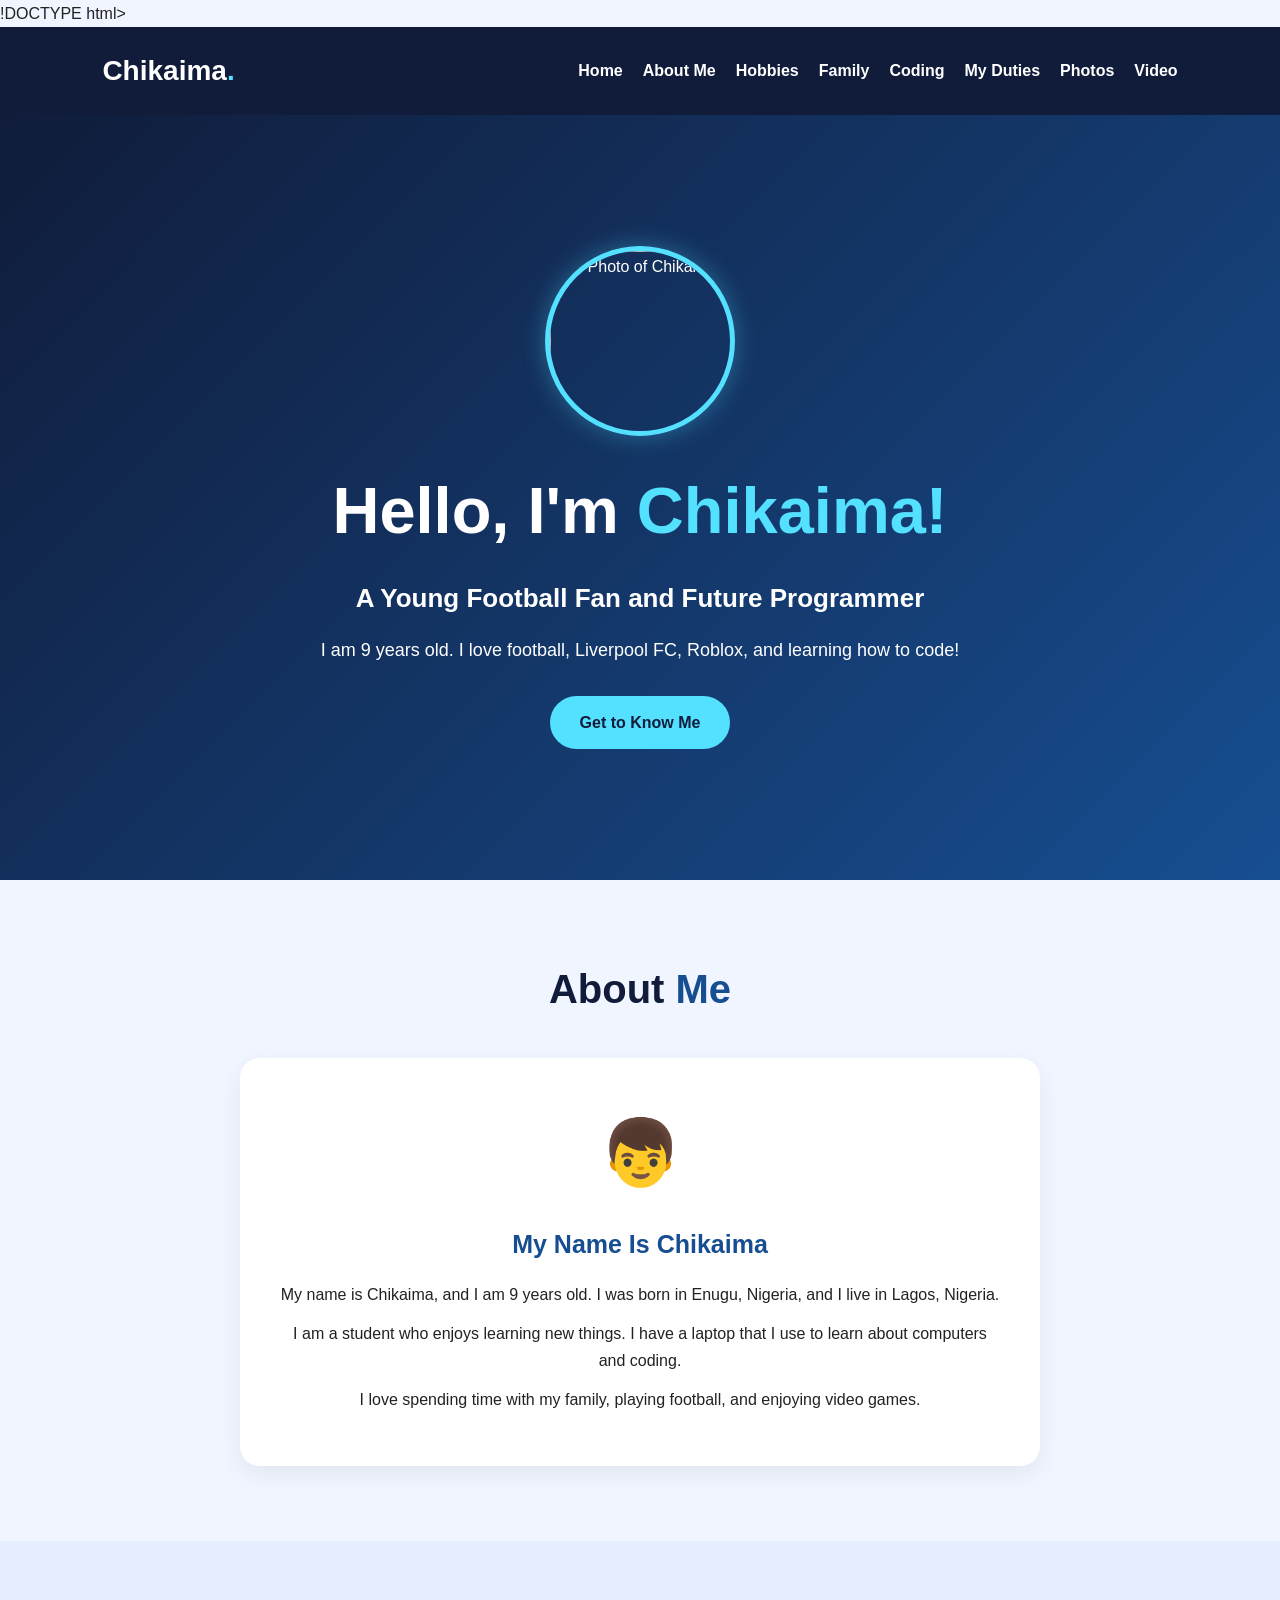
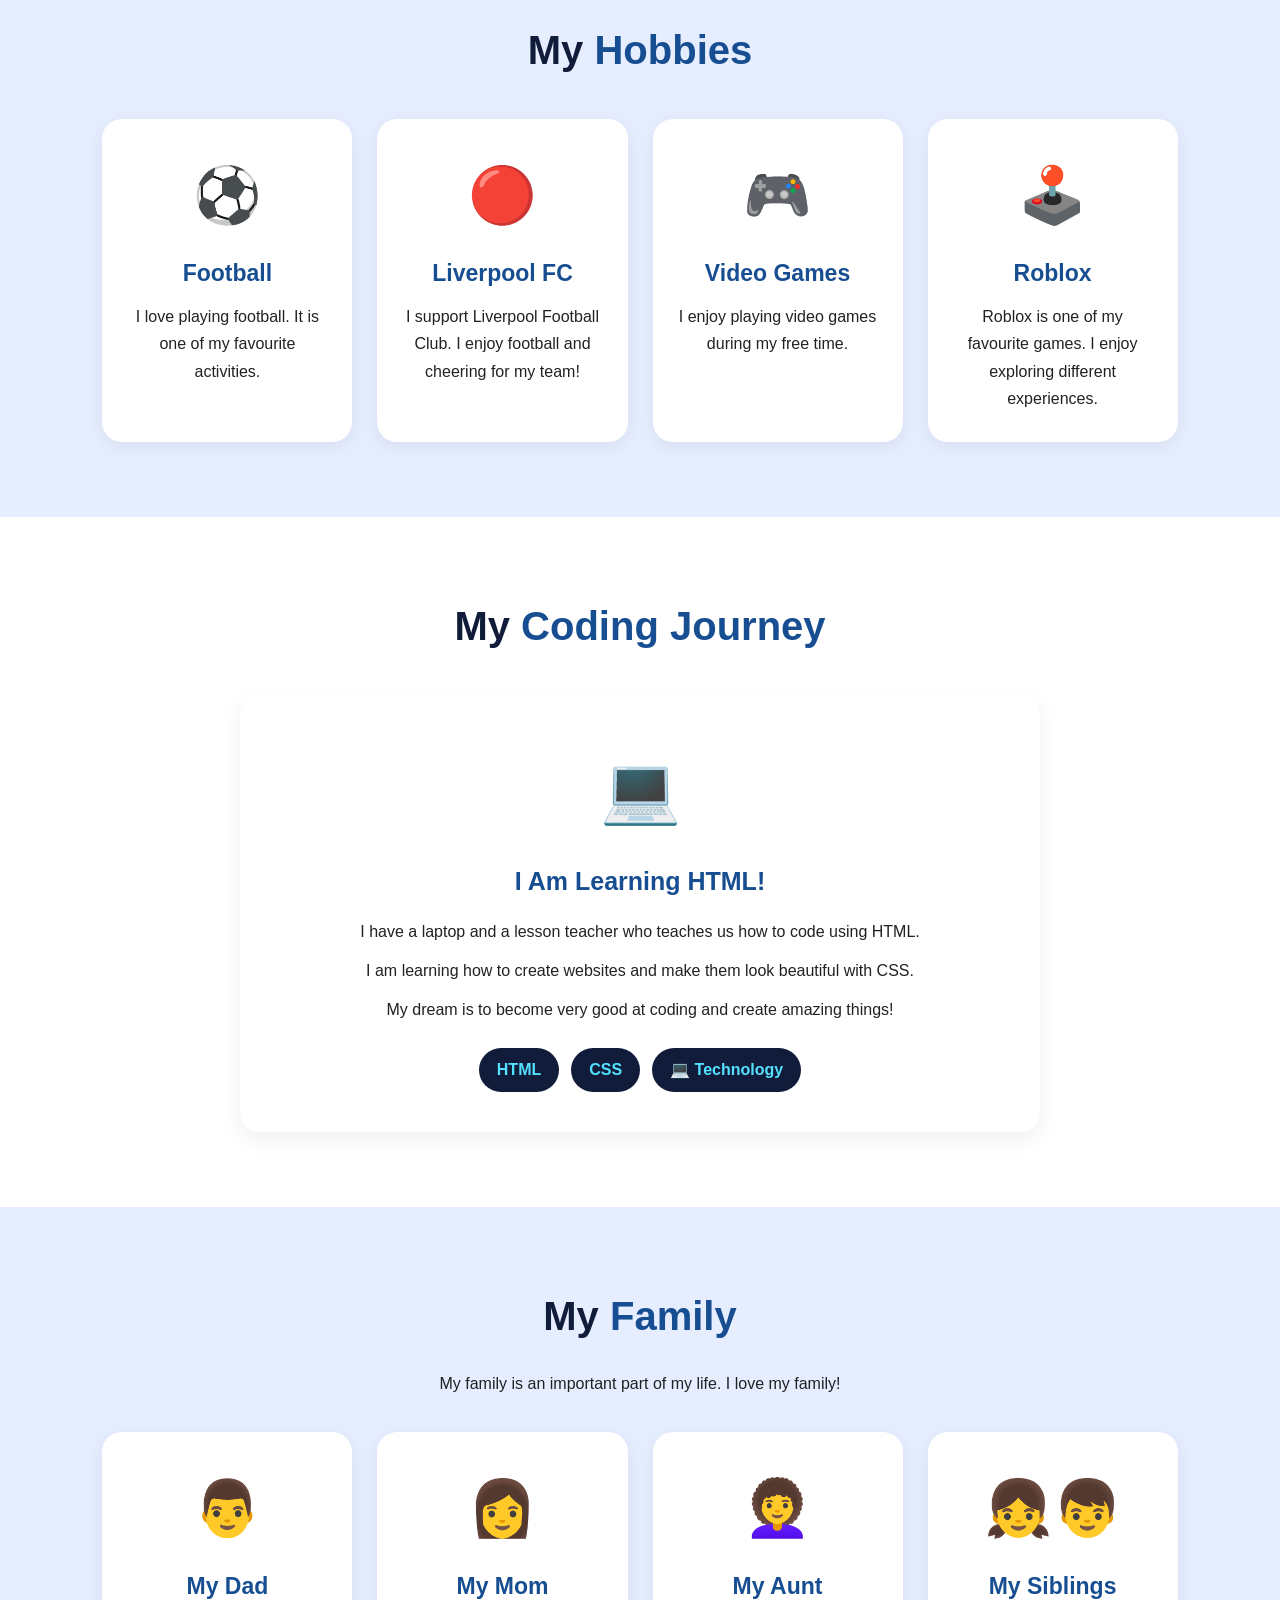
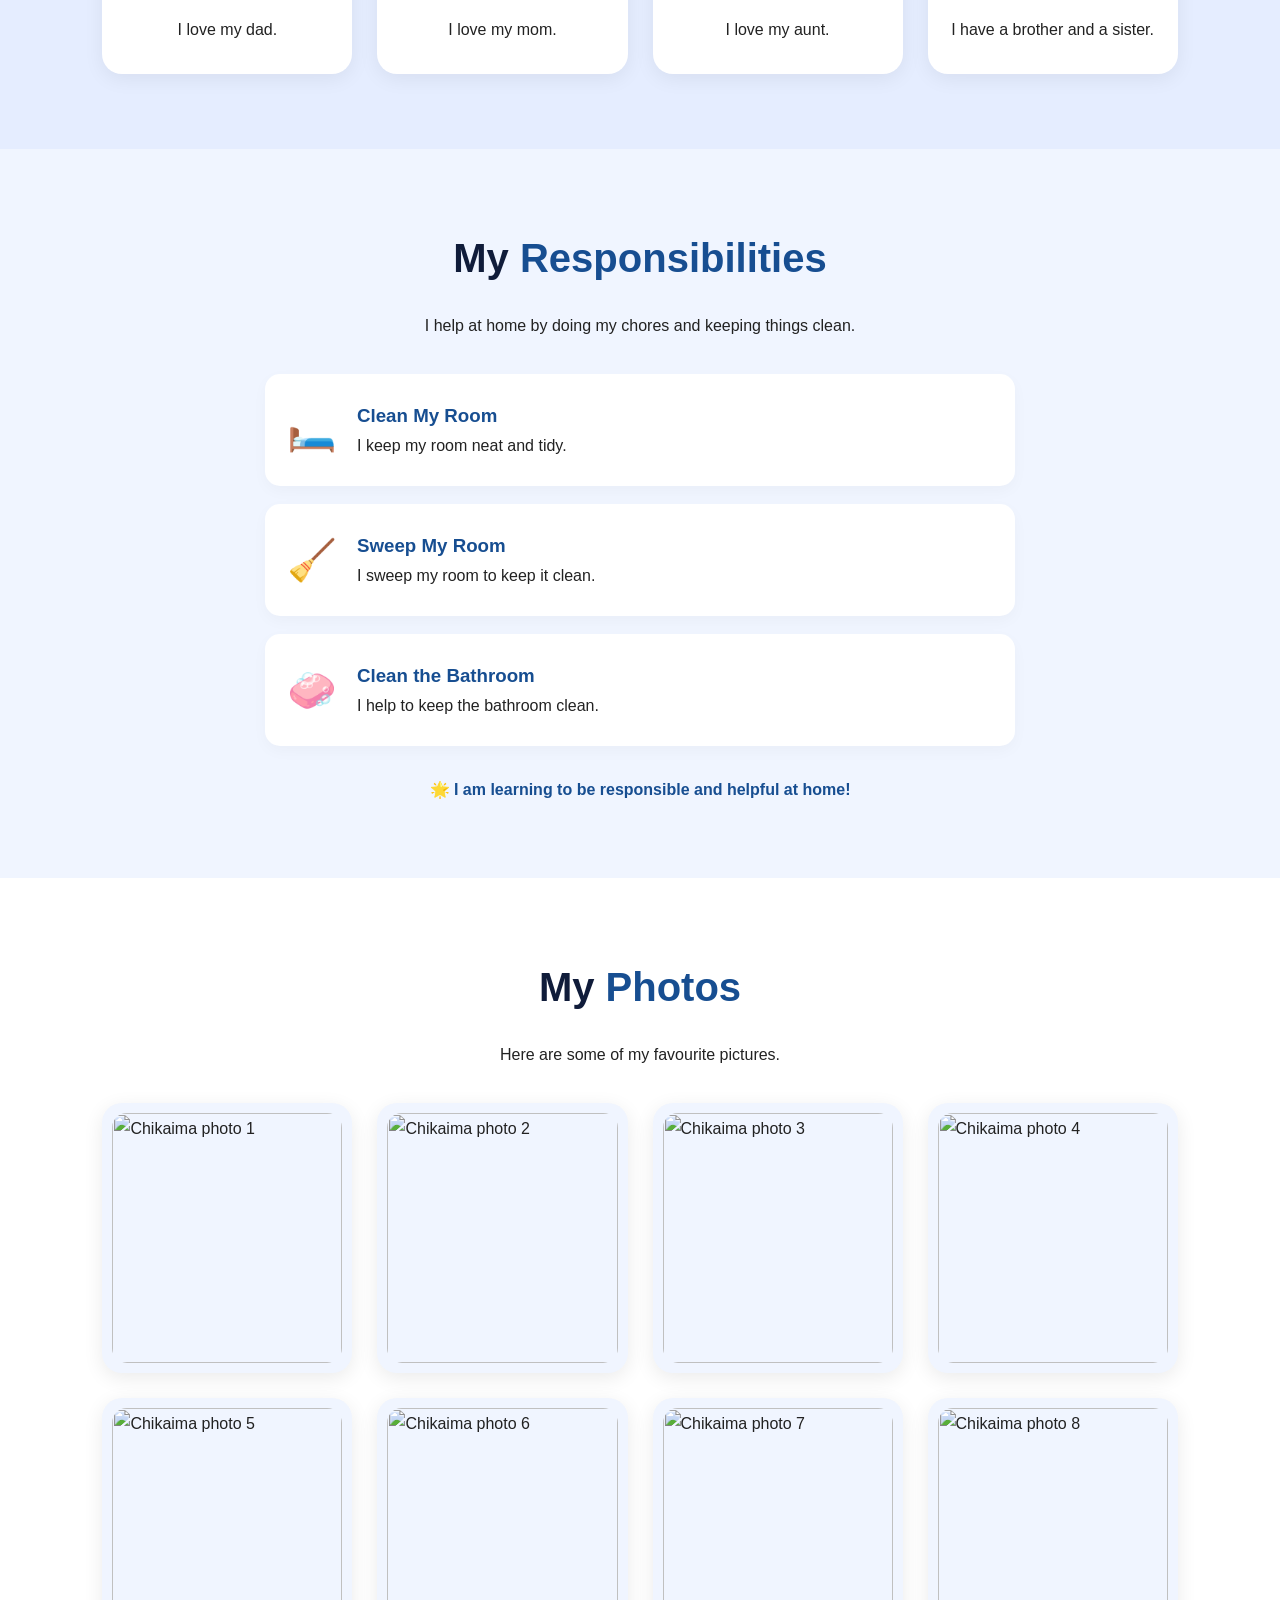
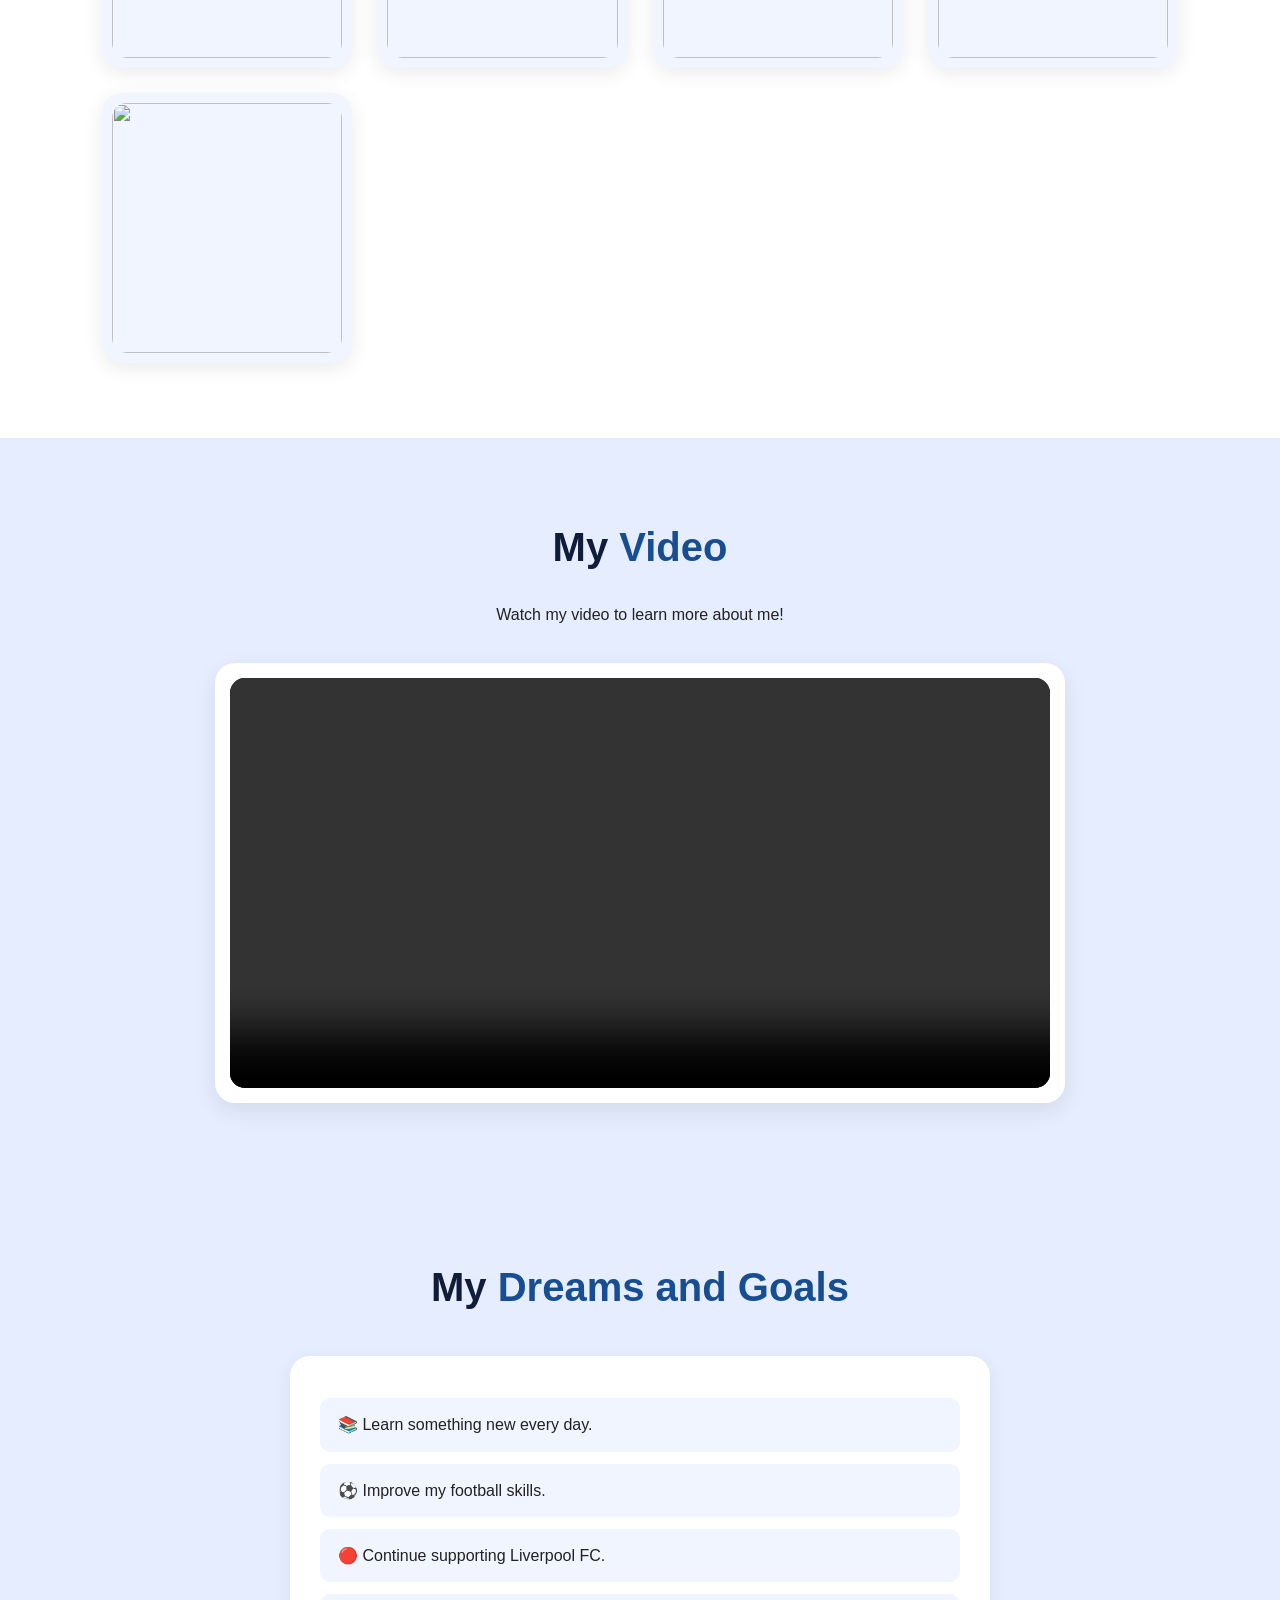
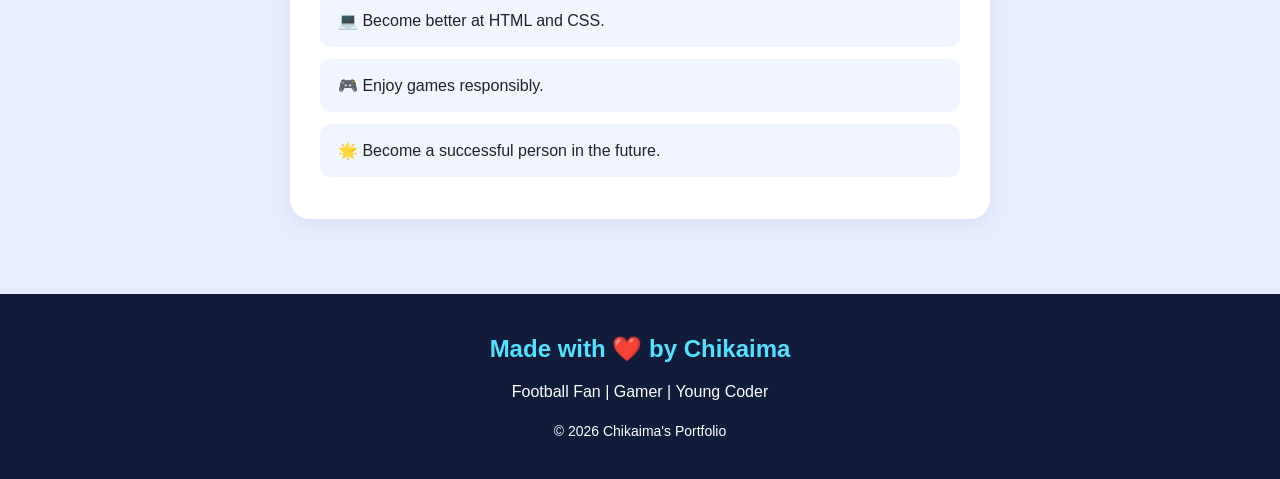
==== index.html @ 1ada5dc0 "Rename index_video_updated.html to index.html" ====
!DOCTYPE html>
<html lang="en">
<head>
    <meta charset="UTF-8">
    <meta name="viewport" content="width=device-width, initial-scale=1.0">

    <title>Chikaima | My Personal Portfolio</title>

    <link rel="stylesheet" href="style_video_updated.css">
</head>

<body>

    <!-- Navigation -->
    <header>
        <a href="#home" class="logo">Chikaima<span>.</span></a>

        <nav>
            <a href="#home">Home</a>
            <a href="#about">About Me</a>
            <a href="#hobbies">Hobbies</a>
            <a href="#family">Family</a>
            <a href="#coding">Coding</a>
            <a href="#responsibilities">My Duties</a>
            <a href="#photos">Photos</a>
            <a href="#video">Video</a>
        </nav>
    </header>

    <!-- Home -->
    <section class="hero" id="home">

        <div class="hero-content">

            <!-- Save your picture as chikaima.jpg -->
            <img
                src="chikaima.jpg"
                alt="Photo of Chikaima"
                class="profile-pic"
            >

            <h1>Hello, I'm <span>Chikaima!</span></h1>

            <h2>A Young Football Fan and Future Programmer</h2>

            <p>
                I am 9 years old. I love football,
                Liverpool FC, Roblox, and learning
                how to code!
            </p>

            <a href="#about" class="btn">Get to Know Me</a>

        </div>

    </section>

    <!-- About Me -->
    <section class="about" id="about">

        <h2 class="heading">About <span>Me</span></h2>

        <div class="about-box">

            <div class="big-icon">👦</div>

            <h3>My Name Is Chikaima</h3>

            <p>
                My name is Chikaima, and I am 9 years old.
                I was born in Enugu, Nigeria, and I live
                in Lagos, Nigeria.
            </p>

            <p>
                I am a student who enjoys learning new
                things. I have a laptop that I use to
                learn about computers and coding.
            </p>

            <p>
                I love spending time with my family,
                playing football, and enjoying video games.
            </p>

        </div>

    </section>

    <!-- Hobbies -->
    <section class="hobbies" id="hobbies">

        <h2 class="heading">My <span>Hobbies</span></h2>

        <div class="card-container">

            <div class="card">
                <div class="card-icon">⚽</div>
                <h3>Football</h3>
                <p>
                    I love playing football.
                    It is one of my favourite activities.
                </p>
            </div>

            <div class="card">
                <div class="card-icon">🔴</div>
                <h3>Liverpool FC</h3>
                <p>
                    I support Liverpool Football Club.
                    I enjoy football and cheering for my team!
                </p>
            </div>

            <div class="card">
                <div class="card-icon">🎮</div>
                <h3>Video Games</h3>
                <p>
                    I enjoy playing video games
                    during my free time.
                </p>
            </div>

            <div class="card">
                <div class="card-icon">🕹️</div>
                <h3>Roblox</h3>
                <p>
                    Roblox is one of my favourite games.
                    I enjoy exploring different experiences.
                </p>
            </div>

        </div>

    </section>

    <!-- Coding -->
    <section class="coding" id="coding">

        <h2 class="heading">My <span>Coding Journey</span></h2>

        <div class="coding-box">

            <div class="big-icon">💻</div>

            <h3>I Am Learning HTML!</h3>

            <p>
                I have a laptop and a lesson teacher
                who teaches us how to code using HTML.
            </p>

            <p>
                I am learning how to create websites
                and make them look beautiful with CSS.
            </p>

            <p>
                My dream is to become very good at
                coding and create amazing things!
            </p>

            <div class="code-badges">
                <span>HTML</span>
                <span>CSS</span>
                <span>💻 Technology</span>
            </div>

        </div>

    </section>

    <!-- Family -->
    <section class="family" id="family">

        <h2 class="heading">My <span>Family</span></h2>

        <p class="section-intro">
            My family is an important part of my life.
            I love my family!
        </p>

        <div class="card-container">

            <div class="card">
                <div class="card-icon">👨</div>
                <h3>My Dad</h3>
                <p>I love my dad.</p>
            </div>

            <div class="card">
                <div class="card-icon">👩</div>
                <h3>My Mom</h3>
                <p>I love my mom.</p>
            </div>

            <div class="card">
                <div class="card-icon">👩‍🦱</div>
                <h3>My Aunt</h3>
                <p>I love my aunt.</p>
            </div>

            <div class="card">
                <div class="card-icon">👧👦</div>
                <h3>My Siblings</h3>
                <p>I have a brother and a sister.</p>
            </div>

        </div>

    </section>

    <!-- Home Responsibilities -->
    <section class="responsibilities" id="responsibilities">

        <h2 class="heading">My <span>Responsibilities</span></h2>

        <p class="section-intro">
            I help at home by doing my chores
            and keeping things clean.
        </p>

        <div class="chores-box">

            <div class="chore">
                <span>🛏️</span>
                <div>
                    <h3>Clean My Room</h3>
                    <p>I keep my room neat and tidy.</p>
                </div>
            </div>

            <div class="chore">
                <span>🧹</span>
                <div>
                    <h3>Sweep My Room</h3>
                    <p>I sweep my room to keep it clean.</p>
                </div>
            </div>

            <div class="chore">
                <span>🧼</span>
                <div>
                    <h3>Clean the Bathroom</h3>
                    <p>I help to keep the bathroom clean.</p>
                </div>
            </div>

        </div>

        <p class="proud">
            🌟 I am learning to be responsible
            and helpful at home!
        </p>

    </section>

    <!-- My Photos -->
    <section class="photos" id="photos">
        <h2 class="heading">My <span>Photos</span></h2>
        <p class="section-intro">Here are some of my favourite pictures.</p>
        <div class="photo-gallery">
            <div class="photo-card"><img src="1.jpeg" alt="Chikaima photo 1"></div>
            <div class="photo-card"><img src="2.jpeg" alt="Chikaima photo 2"></div>
            <div class="photo-card"><img src="3.jpeg" alt="Chikaima photo 3"></div>
            <div class="photo-card"><img src="4.jpeg" alt="Chikaima photo 4"></div>
            <div class="photo-card"><img src="5.jpeg" alt="Chikaima photo 5"></div>
            <div class="photo-card"><img src="6.jpeg" alt="Chikaima photo 6"></div>
            <div class="photo-card"><img src="7.jpeg" alt="Chikaima photo 7"></div>
            <div class="photo-card"><img src="8.jpeg" alt="Chikaima photo 8"></div>
            <div class="photo-card"><img src="9.jpeg"></div>
            
        </div>
    </section>

    <!-- About Me Video -->
    <section class="video-section" id="video">
        <h2 class="heading">My <span>Video</span></h2>
        <p class="section-intro">Watch my video to learn more about me!</p>
        <div class="video-box">
            <video controls>
                <source src="vidoe.mp4" type="video/mp4">
                Your browser does not support the video tag.
            </video>
        </div>
    </section>

    <!-- My Goals -->
    <section class="goals" id="goals">

        <h2 class="heading">My <span>Dreams and Goals</span></h2>

        <div class="goals-box">

            <p>📚 Learn something new every day.</p>

            <p>⚽ Improve my football skills.</p>

            <p>🔴 Continue supporting Liverpool FC.</p>

            <p>💻 Become better at HTML and CSS.</p>

            <p>🎮 Enjoy games responsibly.</p>

            <p>🌟 Become a successful person in the future.</p>

        </div>

    </section>

    <!-- Footer -->
    <footer>
        <h2>Made with ❤️ by Chikaima</h2>
        <p>Football Fan | Gamer | Young Coder</p>
        <p class="copyright">
            &copy; 2026 Chikaima's Portfolio
        </p>
    </footer>

</body>
</html>
---- style_video_updated.css ----
/* =========================
   GENERAL STYLES
========================= */

* {
    margin: 0;
    padding: 0;
    box-sizing: border-box;
    scroll-behavior: smooth;
}

:root {
    --dark-blue: #101c3a;
    --blue: #174e91;
    --cyan: #54e0ff;
    --white: #ffffff;
    --light: #f0f5ff;
}

body {
    font-family: Arial, Helvetica, sans-serif;
    background: var(--light);
    color: #222;
    line-height: 1.7;
}

section {
    padding: 75px 8%;
}

.heading {
    text-align: center;
    font-size: clamp(28px, 4vw, 40px);
    color: var(--dark-blue);
    margin-bottom: 35px;
}

.heading span {
    color: var(--blue);
}

/* =========================
   NAVIGATION
========================= */

header {
    background: var(--dark-blue);
    padding: 20px 8%;
    display: flex;
    justify-content: space-between;
    align-items: center;
    gap: 20px;
}

.logo {
    color: var(--white);
    text-decoration: none;
    font-size: 28px;
    font-weight: bold;
}

.logo span {
    color: var(--cyan);
}

nav {
    display: flex;
    flex-wrap: wrap;
    gap: 20px;
}

nav a {
    color: var(--white);
    text-decoration: none;
    font-weight: bold;
    transition: 0.3s;
}

nav a:hover {
    color: var(--cyan);
}

/* =========================
   HOME SECTION
========================= */

.hero {
    min-height: 85vh;
    display: flex;
    align-items: center;
    justify-content: center;
    text-align: center;
    color: var(--white);

    background: linear-gradient(
        135deg,
        var(--dark-blue),
        var(--blue)
    );
}

.hero-content {
    max-width: 850px;
}

.profile-pic {
    width: 190px;
    height: 190px;
    object-fit: cover;
    border-radius: 50%;
    border: 5px solid var(--cyan);
    margin-bottom: 20px;
    box-shadow: 0 0 25px #54e0ff55;
}

.hero h1 {
    font-size: clamp(35px, 6vw, 65px);
    margin-bottom: 10px;
}

.hero h1 span {
    color: var(--cyan);
}

.hero h2 {
    font-size: clamp(18px, 3vw, 26px);
    margin-bottom: 15px;
}

.hero p {
    font-size: 18px;
    margin-bottom: 30px;
}

.btn {
    display: inline-block;
    background: var(--cyan);
    color: var(--dark-blue);
    text-decoration: none;
    padding: 13px 30px;
    border-radius: 30px;
    font-weight: bold;
    transition: 0.3s;
}

.btn:hover {
    background: var(--white);
    transform: translateY(-4px);
}

/* =========================
   ABOUT ME
========================= */

.about-box,
.coding-box {
    max-width: 800px;
    margin: auto;
    background: var(--white);
    padding: 40px;
    border-radius: 20px;
    text-align: center;
    box-shadow: 0 8px 25px #00000010;
}

.big-icon {
    font-size: 65px;
    margin-bottom: 15px;
}

.about-box h3,
.coding-box h3 {
    color: var(--blue);
    font-size: 25px;
    margin-bottom: 15px;
}

.about-box p,
.coding-box p {
    margin: 12px 0;
}

/* =========================
   HOBBIES AND FAMILY
========================= */

.hobbies,
.family {
    background: #e5edff;
}

.card-container {
    display: grid;
    grid-template-columns: repeat(
        auto-fit,
        minmax(min(100%, 230px), 1fr)
    );
    gap: 25px;
}

.card {
    background: var(--white);
    padding: 30px 22px;
    border-radius: 20px;
    text-align: center;
    box-shadow: 0 5px 20px #00000010;
    transition: transform 0.3s, box-shadow 0.3s;
}

.card:hover {
    transform: translateY(-8px);
    box-shadow: 0 12px 25px #00000020;
}

.card-icon {
    font-size: 55px;
    margin-bottom: 12px;
}

.card h3 {
    color: var(--blue);
    font-size: 23px;
    margin-bottom: 10px;
}

/* =========================
   CODING
========================= */

.coding {
    background: var(--white);
}

.code-badges {
    display: flex;
    justify-content: center;
    flex-wrap: wrap;
    gap: 12px;
    margin-top: 25px;
}

.code-badges span {
    background: var(--dark-blue);
    color: var(--cyan);
    padding: 8px 18px;
    border-radius: 25px;
    font-weight: bold;
}

/* =========================
   FAMILY AND SECTION TEXT
========================= */

.section-intro {
    text-align: center;
    max-width: 650px;
    margin: -15px auto 35px;
}

/* =========================
   RESPONSIBILITIES
========================= */

.responsibilities {
    background: #f0f5ff;
}

.chores-box {
    max-width: 750px;
    margin: auto;
    display: grid;
    gap: 18px;
}

.chore {
    display: flex;
    align-items: center;
    gap: 20px;
    background: var(--white);
    padding: 22px;
    border-radius: 15px;
    box-shadow: 0 5px 15px #00000008;
    transition: 0.3s;
}

.chore:hover {
    transform: translateX(5px);
}

.chore span {
    font-size: 40px;
}

.chore h3 {
    color: var(--blue);
}

.proud {
    text-align: center;
    font-weight: bold;
    color: var(--blue);
    margin-top: 30px;
}


/* =========================
   PHOTOS
========================= */

.photos { background: var(--white); }

.photo-gallery {
    max-width: 1100px;
    margin: auto;
    display: grid;
    grid-template-columns: repeat(auto-fit, minmax(220px, 1fr));
    gap: 25px;
}

.photo-card {
    background: var(--light);
    padding: 10px;
    border-radius: 20px;
    overflow: hidden;
    box-shadow: 0 5px 20px #00000015;
    transition: transform 0.3s, box-shadow 0.3s;
}

.photo-card:hover {
    transform: translateY(-8px) scale(1.02);
    box-shadow: 0 12px 25px #00000020;
}

.photo-card img {
    width: 100%;
    height: 250px;
    object-fit: cover;
    display: block;
    border-radius: 15px;
}

/* =========================
   ABOUT ME VIDEO
========================= */

.video-section {
    background: #e5edff;
}

.video-box {
    max-width: 850px;
    margin: auto;
    background: var(--white);
    padding: 15px;
    border-radius: 20px;
    box-shadow: 0 8px 25px #00000015;
}

.video-box video {
    width: 100%;
    max-height: 500px;
    display: block;
    border-radius: 15px;
    background: #000;
}

/* =========================
   GOALS
========================= */

.goals {
    background: #e5edff;
}

.goals-box {
    max-width: 700px;
    margin: auto;
    background: var(--white);
    padding: 30px;
    border-radius: 20px;
    box-shadow: 0 5px 20px #00000010;
}

.goals-box p {
    background: var(--light);
    padding: 13px 18px;
    border-radius: 10px;
    margin: 12px 0;
}

/* =========================
   FOOTER
========================= */

footer {
    background: var(--dark-blue);
    color: var(--white);
    text-align: center;
    padding: 35px 15px;
}

footer h2 {
    color: var(--cyan);
    margin-bottom: 8px;
}

.copyright {
    margin-top: 15px;
    font-size: 14px;
}

/* =========================
   TABLETS
========================= */

@media (max-width: 900px) {
    header {
        flex-direction: column;
        text-align: center;
    }

    nav {
        justify-content: center;
    }

    section {
        padding: 60px 6%;
    }
}

/* =========================
   MOBILE PHONES
========================= */

@media (max-width: 600px) {
    nav {
        gap: 12px;
    }

    nav a {
        font-size: 14px;
    }

    .hero {
        min-height: 75vh;
    }

    .hero p {
        font-size: 16px;
    }

    .profile-pic {
        width: 150px;
        height: 150px;
    }

    .about-box,
    .coding-box {
        padding: 25px 20px;
    }

    .video-box {
        padding: 10px;
    }
    .photo-gallery {
        grid-template-columns: 1fr;
    }

    .photo-card img {
        height: 300px;
    }


    .chore {
        padding: 16px;
        gap: 14px;
    }

    .chore span {
        font-size: 32px;
    }

    .heading {
        margin-bottom: 25px;
    }
}

/* =========================
   SMALL PHONES
========================= */

@media (max-width: 380px) {
    nav {
        gap: 8px;
    }

    nav a {
        font-size: 12px;
    }

    .hero h1 {
        font-size: 32px;
    }

    .card {
        padding: 25px 18px;
    }
}

/* REDUCE ANIMATION FOR ACCESSIBILITY */

@media (prefers-reduced-motion: reduce) {
    *,
    *::before,
    *::after {
        scroll-behavior: auto !important;
        transition: none !important;
    }
}
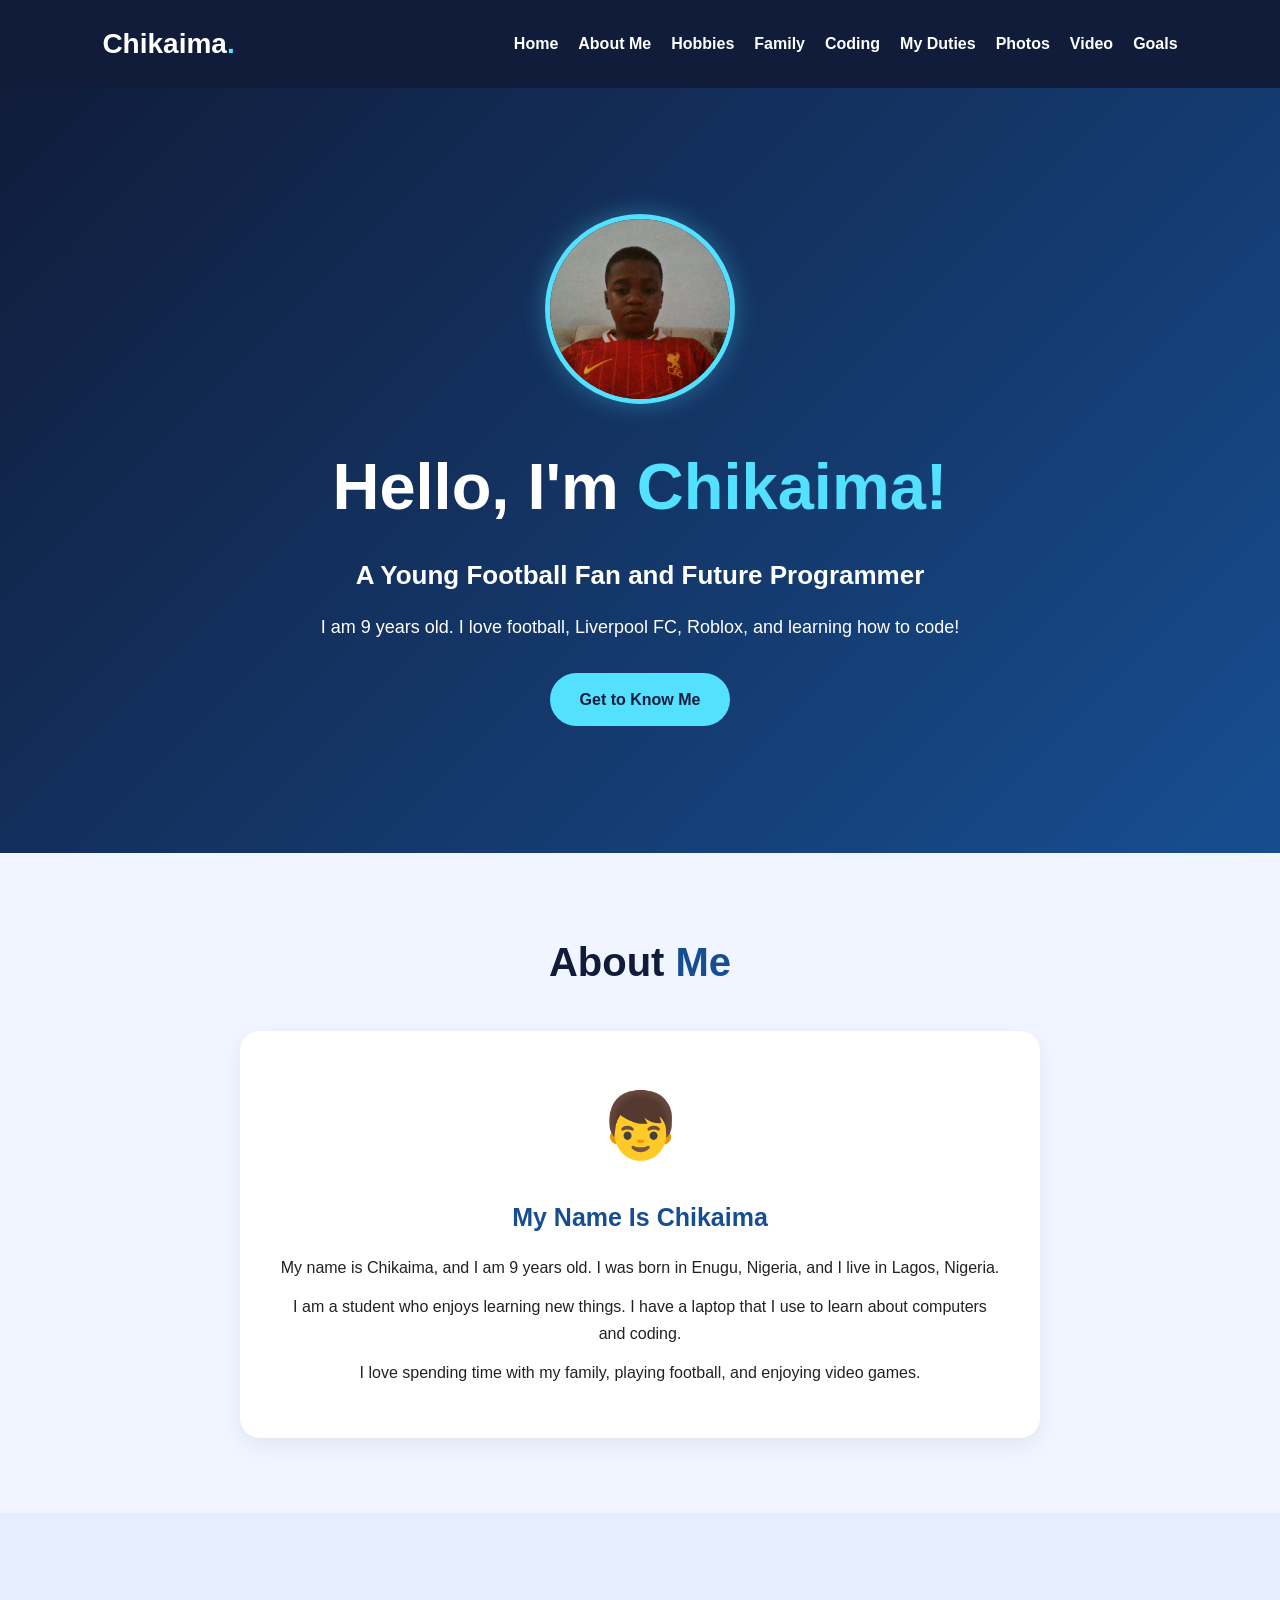
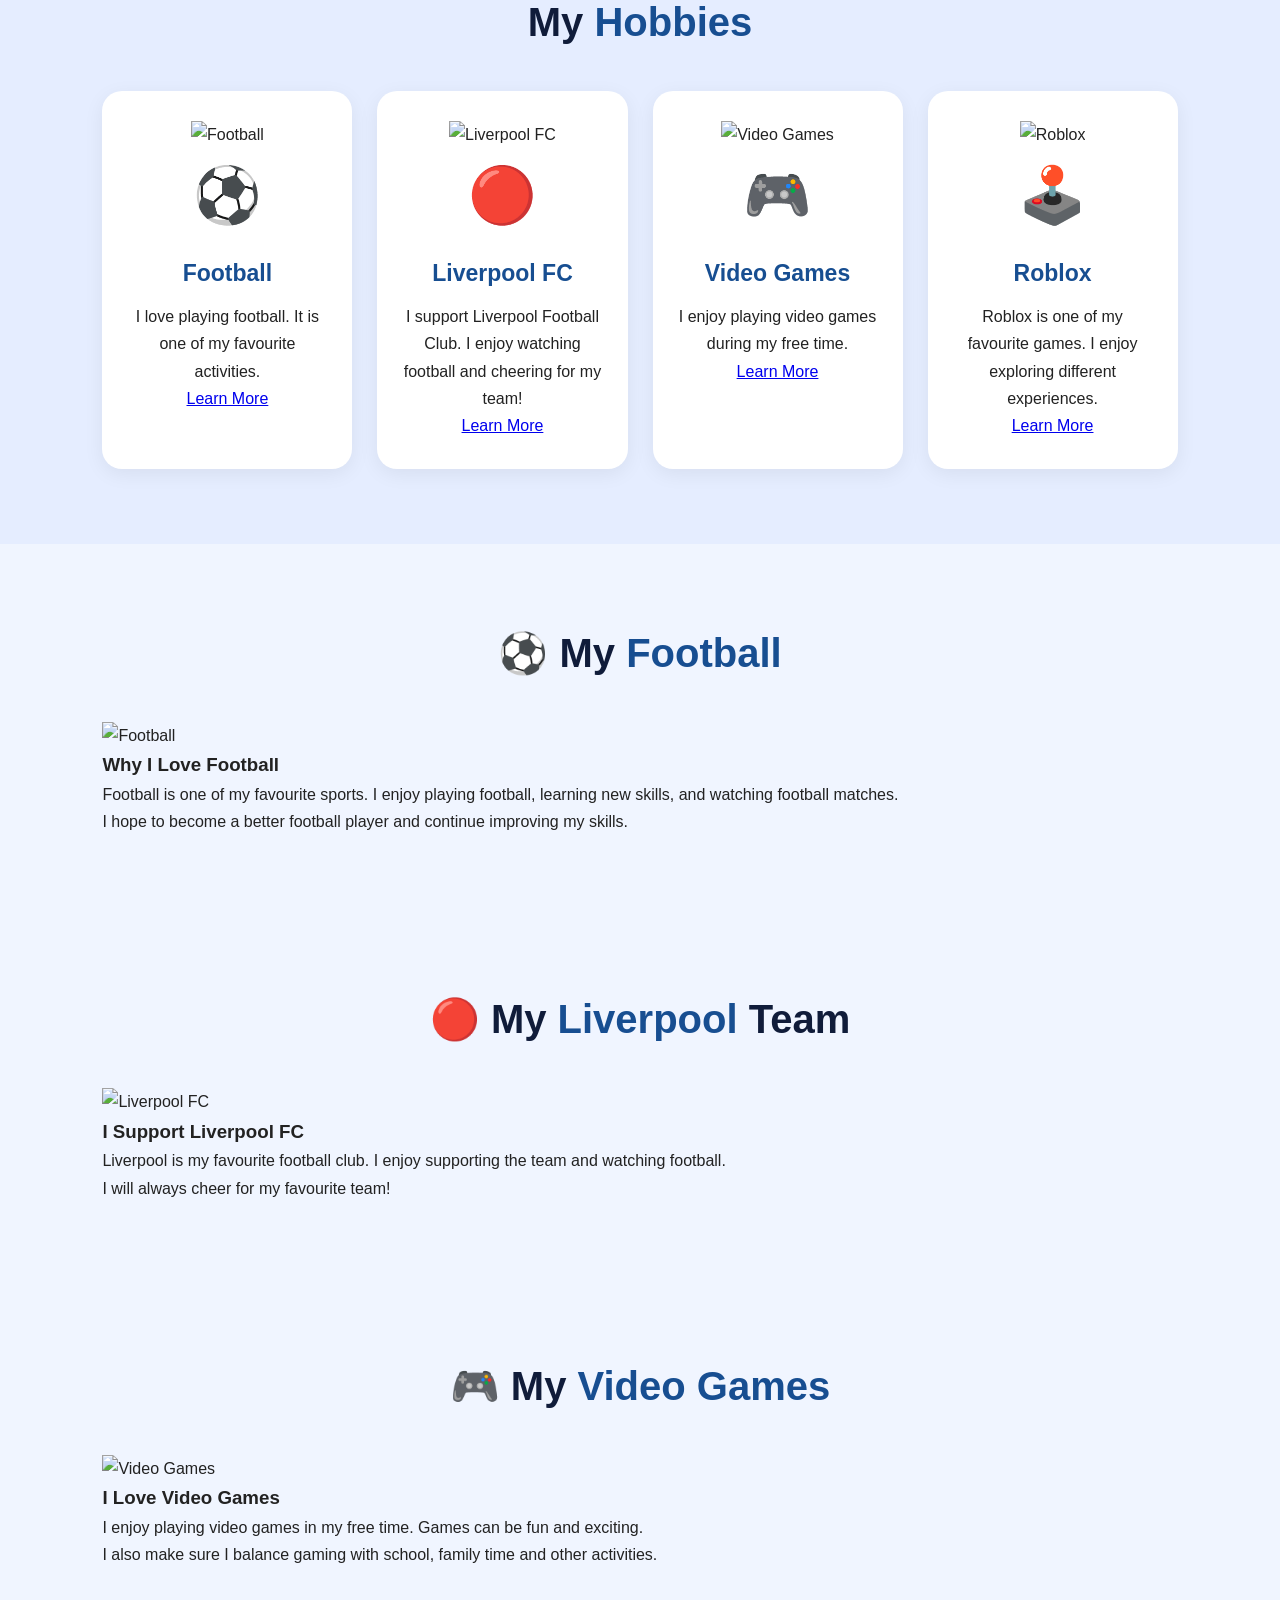
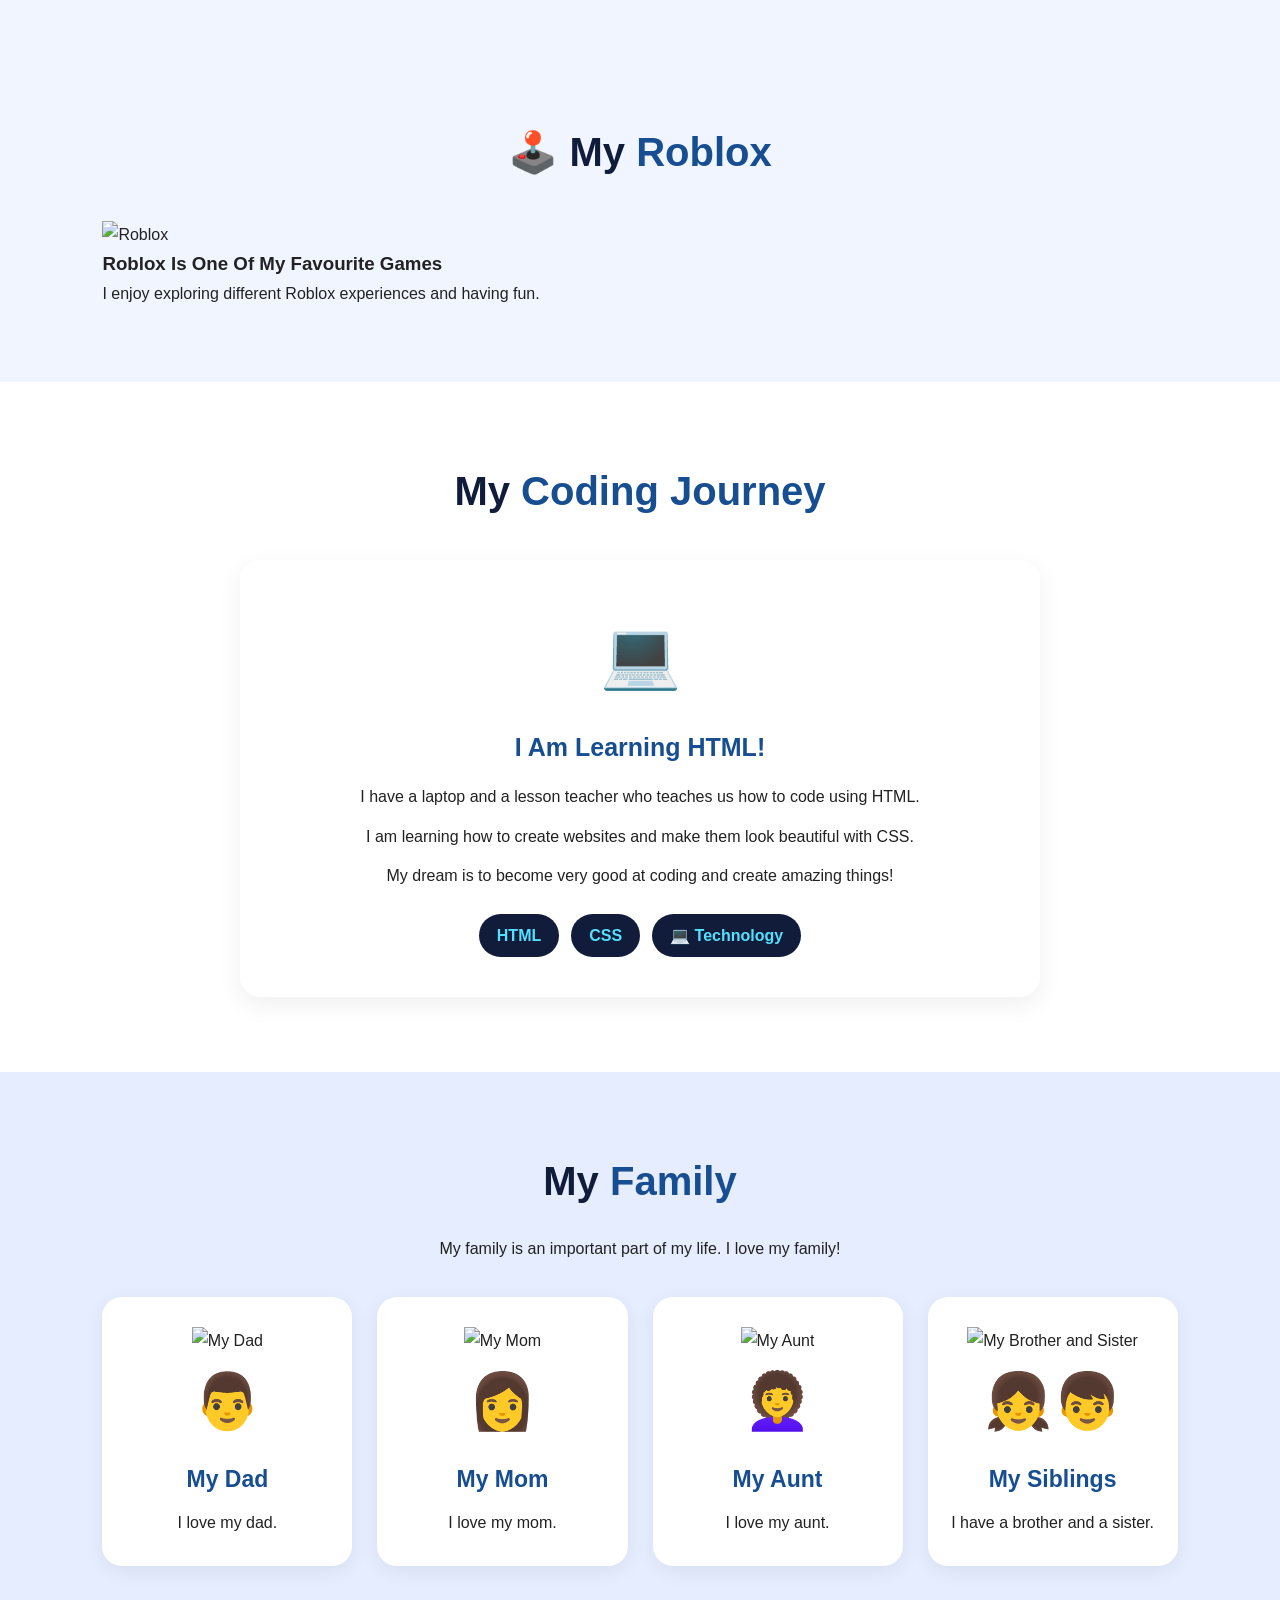
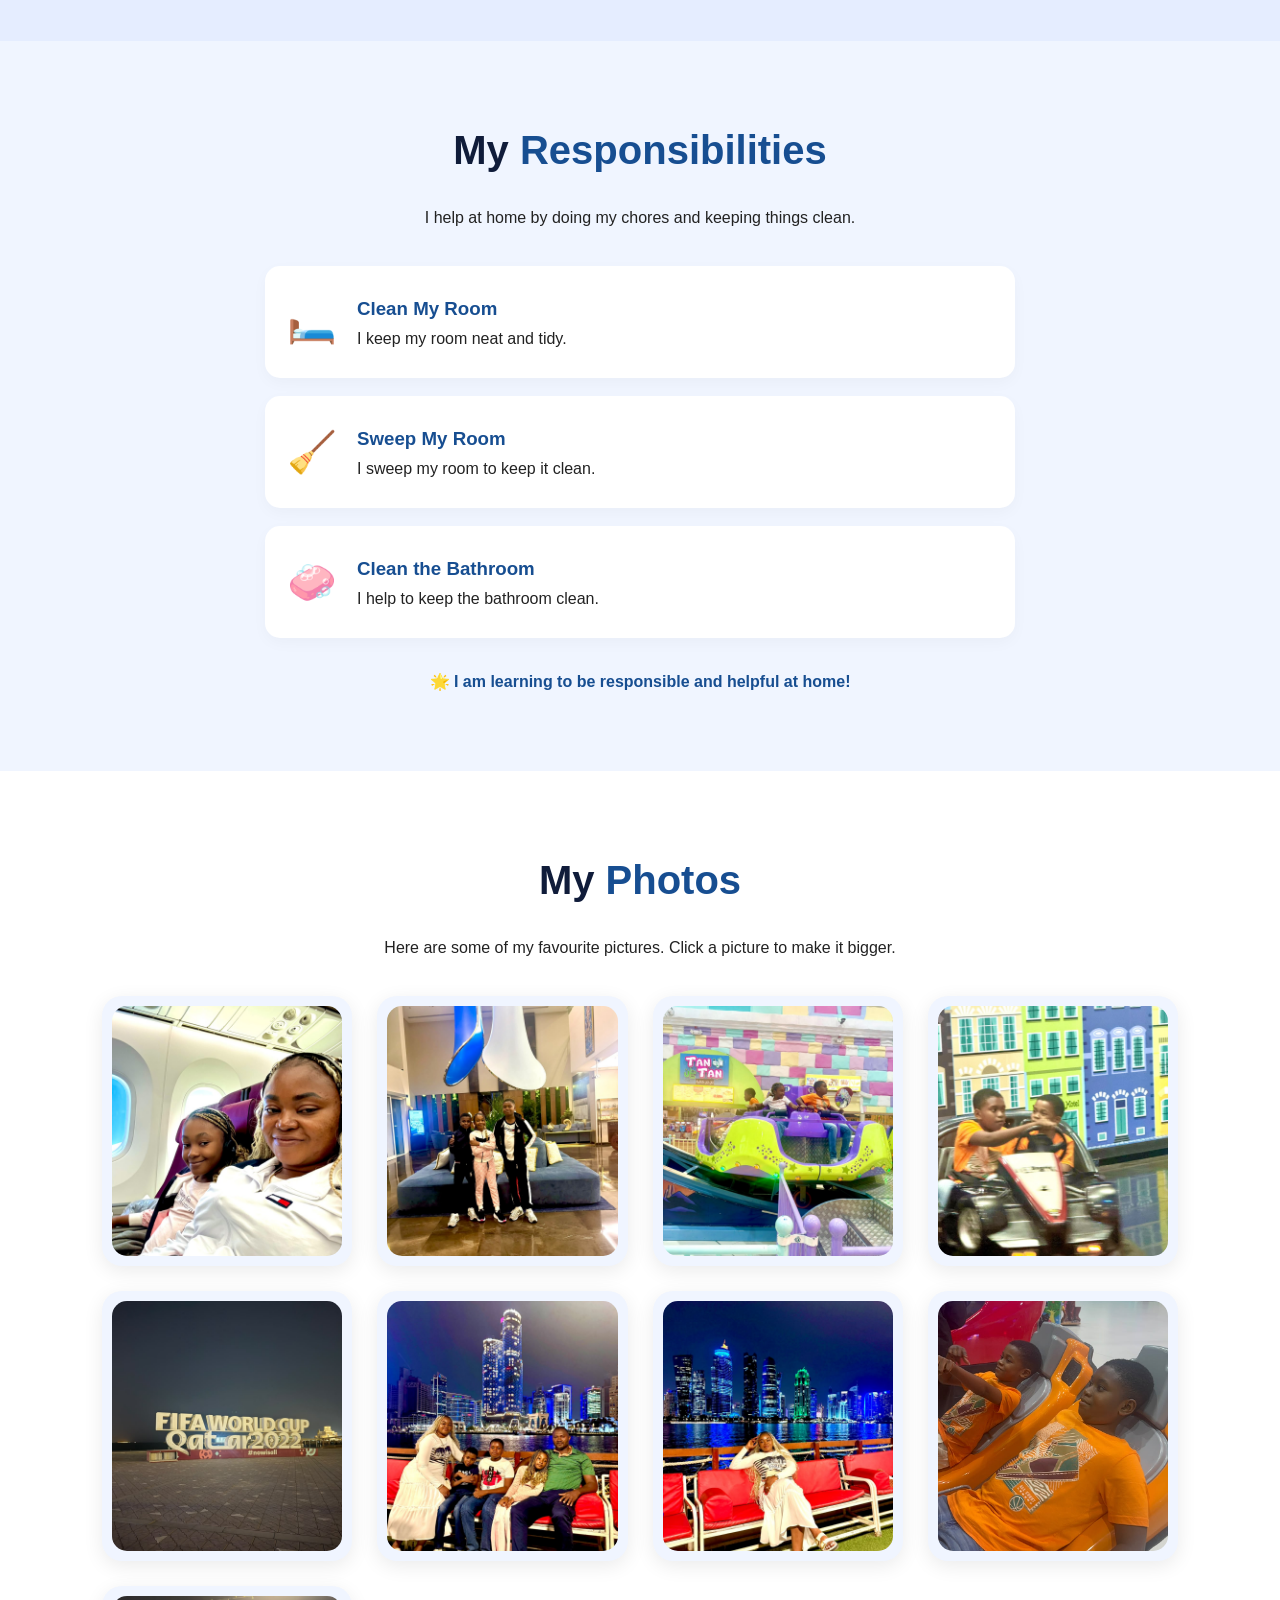
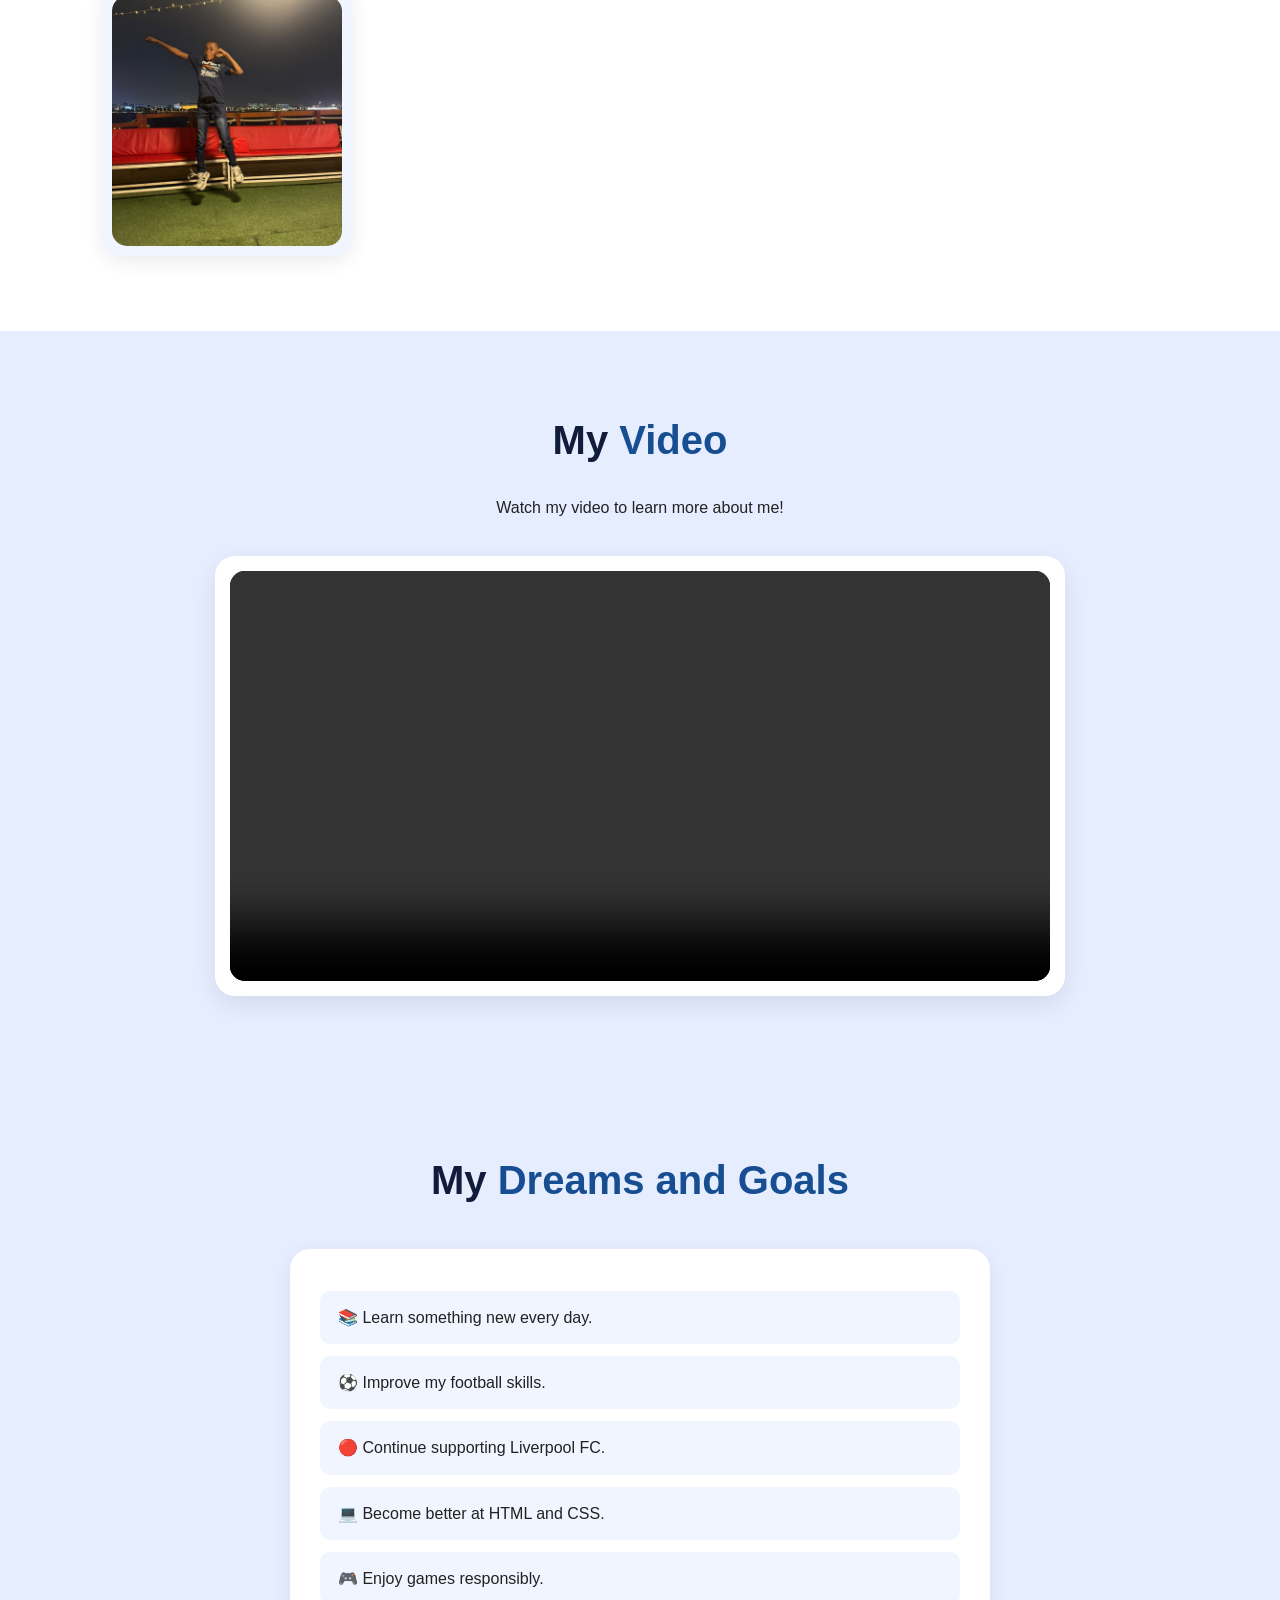
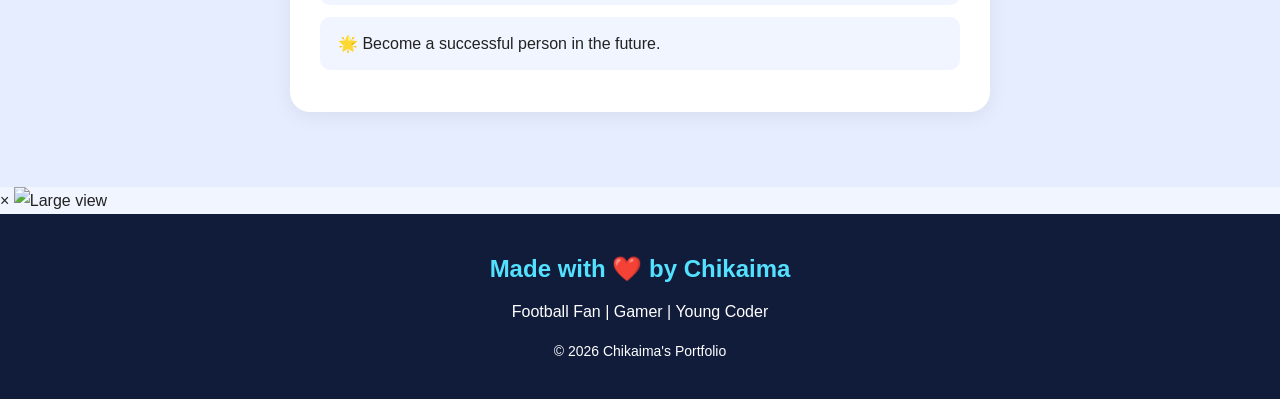
==== commit 9c7f907c: "Add files via upload" ====
--- a/index.html
+++ b/index.html
@@ -1,5 +1,6 @@
-!DOCTYPE html>
+<!DOCTYPE html>
 <html lang="en">
+
 <head>
     <meta charset="UTF-8">
     <meta name="viewport" content="width=device-width, initial-scale=1.0">
@@ -24,19 +25,21 @@
             <a href="#responsibilities">My Duties</a>
             <a href="#photos">Photos</a>
             <a href="#video">Video</a>
+            <a href="#goals">Goals</a>
         </nav>
     </header>
 
-    <!-- Home -->
+
+    <!-- HOME -->
     <section class="hero" id="home">
 
         <div class="hero-content">
 
-            <!-- Save your picture as chikaima.jpg -->
             <img
                 src="chikaima.jpg"
                 alt="Photo of Chikaima"
-                class="profile-pic"
+                class="profile-pic clickable-image"
+                onclick="openImage(this.src)"
             >
 
             <h1>Hello, I'm <span>Chikaima!</span></h1>
@@ -55,7 +58,8 @@
 
     </section>
 
-    <!-- About Me -->
+
+    <!-- ABOUT ME -->
     <section class="about" id="about">
 
         <h2 class="heading">About <span>Me</span></h2>
@@ -87,54 +91,244 @@
 
     </section>
 
-    <!-- Hobbies -->
+
+    <!-- HOBBIES -->
     <section class="hobbies" id="hobbies">
 
         <h2 class="heading">My <span>Hobbies</span></h2>
 
         <div class="card-container">
 
-            <div class="card">
+            <!-- FOOTBALL -->
+            <div class="card hobby-card">
+
+                <img
+                    src="football.jpg"
+                    alt="Football"
+                    class="hobby-image clickable-image"
+                    onclick="openImage(this.src)"
+                >
+
                 <div class="card-icon">⚽</div>
+
                 <h3>Football</h3>
+
                 <p>
                     I love playing football.
                     It is one of my favourite activities.
                 </p>
-            </div>
-
-            <div class="card">
+
+                <a href="#football" class="hobby-button">
+                    Learn More
+                </a>
+
+            </div>
+
+
+            <!-- LIVERPOOL -->
+            <div class="card hobby-card">
+
+                <img
+                    src="liverpool.jpg"
+                    alt="Liverpool FC"
+                    class="hobby-image clickable-image"
+                    onclick="openImage(this.src)"
+                >
+
                 <div class="card-icon">🔴</div>
+
                 <h3>Liverpool FC</h3>
+
                 <p>
                     I support Liverpool Football Club.
-                    I enjoy football and cheering for my team!
-                </p>
-            </div>
-
-            <div class="card">
+                    I enjoy watching football and cheering
+                    for my team!
+                </p>
+
+                <a href="#liverpool" class="hobby-button">
+                    Learn More
+                </a>
+
+            </div>
+
+
+            <!-- VIDEO GAMES -->
+            <div class="card hobby-card">
+
+                <img
+                    src="gaming.jpg"
+                    alt="Video Games"
+                    class="hobby-image clickable-image"
+                    onclick="openImage(this.src)"
+                >
+
                 <div class="card-icon">🎮</div>
+
                 <h3>Video Games</h3>
+
                 <p>
                     I enjoy playing video games
                     during my free time.
                 </p>
-            </div>
-
-            <div class="card">
+
+                <a href="#games" class="hobby-button">
+                    Learn More
+                </a>
+
+            </div>
+
+
+            <!-- ROBLOX -->
+            <div class="card hobby-card">
+
+                <img
+                    src="roblox.jpg"
+                    alt="Roblox"
+                    class="hobby-image clickable-image"
+                    onclick="openImage(this.src)"
+                >
+
                 <div class="card-icon">🕹️</div>
+
                 <h3>Roblox</h3>
+
                 <p>
                     Roblox is one of my favourite games.
                     I enjoy exploring different experiences.
                 </p>
-            </div>
-
-        </div>
-
-    </section>
-
-    <!-- Coding -->
+
+                <a href="#roblox" class="hobby-button">
+                    Learn More
+                </a>
+
+            </div>
+
+        </div>
+
+    </section>
+
+
+    <!-- FOOTBALL DETAILS -->
+    <section class="hobby-details" id="football">
+
+        <h2 class="heading">⚽ My <span>Football</span></h2>
+
+        <div class="details-box">
+
+            <img
+                src="football.jpg"
+                alt="Football"
+                class="details-image clickable-image"
+                onclick="openImage(this.src)"
+            >
+
+            <h3>Why I Love Football</h3>
+
+            <p>
+                Football is one of my favourite sports.
+                I enjoy playing football, learning new skills,
+                and watching football matches.
+            </p>
+
+            <p>
+                I hope to become a better football player
+                and continue improving my skills.
+            </p>
+
+        </div>
+
+    </section>
+
+
+    <!-- LIVERPOOL DETAILS -->
+    <section class="hobby-details" id="liverpool">
+
+        <h2 class="heading">🔴 My <span>Liverpool</span> Team</h2>
+
+        <div class="details-box">
+
+            <img
+                src="liverpool.jpg"
+                alt="Liverpool FC"
+                class="details-image clickable-image"
+                onclick="openImage(this.src)"
+            >
+
+            <h3>I Support Liverpool FC</h3>
+
+            <p>
+                Liverpool is my favourite football club.
+                I enjoy supporting the team and watching
+                football.
+            </p>
+
+            <p>
+                I will always cheer for my favourite team!
+            </p>
+
+        </div>
+
+    </section>
+
+
+    <!-- VIDEO GAMES DETAILS -->
+    <section class="hobby-details" id="games">
+
+        <h2 class="heading">🎮 My <span>Video Games</span></h2>
+
+        <div class="details-box">
+
+            <img
+                src="gaming.jpg"
+                alt="Video Games"
+                class="details-image clickable-image"
+                onclick="openImage(this.src)"
+            >
+
+            <h3>I Love Video Games</h3>
+
+            <p>
+                I enjoy playing video games in my free time.
+                Games can be fun and exciting.
+            </p>
+
+            <p>
+                I also make sure I balance gaming with
+                school, family time and other activities.
+            </p>
+
+        </div>
+
+    </section>
+
+
+    <!-- ROBLOX DETAILS -->
+    <section class="hobby-details" id="roblox">
+
+        <h2 class="heading">🕹️ My <span>Roblox</span></h2>
+
+        <div class="details-box">
+
+            <img
+                src="roblox.jpg"
+                alt="Roblox"
+                class="details-image clickable-image"
+                onclick="openImage(this.src)"
+            >
+
+            <h3>Roblox Is One Of My Favourite Games</h3>
+
+            <p>
+                I enjoy exploring different Roblox
+                experiences and having fun.
+            </p>
+
+        </div>
+
+    </section>
+
+
+    <!-- CODING -->
     <section class="coding" id="coding">
 
         <h2 class="heading">My <span>Coding Journey</span></h2>
@@ -170,7 +364,8 @@
 
     </section>
 
-    <!-- Family -->
+
+    <!-- FAMILY -->
     <section class="family" id="family">
 
         <h2 class="heading">My <span>Family</span></h2>
@@ -180,37 +375,99 @@
             I love my family!
         </p>
 
+
         <div class="card-container">
 
-            <div class="card">
+
+            <!-- DAD -->
+            <div class="card family-card">
+
+                <img
+                    src="dad.jpg"
+                    alt="My Dad"
+                    class="family-image clickable-image"
+                    onclick="openImage(this.src)"
+                >
+
                 <div class="card-icon">👨</div>
+
                 <h3>My Dad</h3>
-                <p>I love my dad.</p>
-            </div>
-
-            <div class="card">
+
+                <p>
+                    I love my dad.
+                </p>
+
+            </div>
+
+
+            <!-- MOM -->
+            <div class="card family-card">
+
+                <img
+                    src="mom.jpg"
+                    alt="My Mom"
+                    class="family-image clickable-image"
+                    onclick="openImage(this.src)"
+                >
+
                 <div class="card-icon">👩</div>
+
                 <h3>My Mom</h3>
-                <p>I love my mom.</p>
-            </div>
-
-            <div class="card">
+
+                <p>
+                    I love my mom.
+                </p>
+
+            </div>
+
+
+            <!-- AUNT -->
+            <div class="card family-card">
+
+                <img
+                    src="aunt.jpg"
+                    alt="My Aunt"
+                    class="family-image clickable-image"
+                    onclick="openImage(this.src)"
+                >
+
                 <div class="card-icon">👩‍🦱</div>
+
                 <h3>My Aunt</h3>
-                <p>I love my aunt.</p>
-            </div>
-
-            <div class="card">
+
+                <p>
+                    I love my aunt.
+                </p>
+
+            </div>
+
+
+            <!-- SIBLINGS -->
+            <div class="card family-card">
+
+                <img
+                    src="siblings.jpg"
+                    alt="My Brother and Sister"
+                    class="family-image clickable-image"
+                    onclick="openImage(this.src)"
+                >
+
                 <div class="card-icon">👧👦</div>
+
                 <h3>My Siblings</h3>
-                <p>I have a brother and a sister.</p>
-            </div>
-
-        </div>
-
-    </section>
-
-    <!-- Home Responsibilities -->
+
+                <p>
+                    I have a brother and a sister.
+                </p>
+
+            </div>
+
+        </div>
+
+    </section>
+
+
+    <!-- RESPONSIBILITIES -->
     <section class="responsibilities" id="responsibilities">
 
         <h2 class="heading">My <span>Responsibilities</span></h2>
@@ -255,37 +512,112 @@
 
     </section>
 
-    <!-- My Photos -->
+
+    <!-- MY PHOTOS -->
     <section class="photos" id="photos">
+
         <h2 class="heading">My <span>Photos</span></h2>
-        <p class="section-intro">Here are some of my favourite pictures.</p>
+
+        <p class="section-intro">
+            Here are some of my favourite pictures.
+            Click a picture to make it bigger.
+        </p>
+
         <div class="photo-gallery">
-            <div class="photo-card"><img src="1.jpeg" alt="Chikaima photo 1"></div>
-            <div class="photo-card"><img src="2.jpeg" alt="Chikaima photo 2"></div>
-            <div class="photo-card"><img src="3.jpeg" alt="Chikaima photo 3"></div>
-            <div class="photo-card"><img src="4.jpeg" alt="Chikaima photo 4"></div>
-            <div class="photo-card"><img src="5.jpeg" alt="Chikaima photo 5"></div>
-            <div class="photo-card"><img src="6.jpeg" alt="Chikaima photo 6"></div>
-            <div class="photo-card"><img src="7.jpeg" alt="Chikaima photo 7"></div>
-            <div class="photo-card"><img src="8.jpeg" alt="Chikaima photo 8"></div>
-            <div class="photo-card"><img src="9.jpeg"></div>
-            
-        </div>
-    </section>
-
-    <!-- About Me Video -->
+
+            <div class="photo-card">
+                <img src="1.jpeg"
+                     alt="Chikaima photo 1"
+                     class="clickable-image"
+                     onclick="openImage(this.src)">
+            </div>
+
+            <div class="photo-card">
+                <img src="2.jpeg"
+                     alt="Chikaima photo 2"
+                     class="clickable-image"
+                     onclick="openImage(this.src)">
+            </div>
+
+            <div class="photo-card">
+                <img src="3.jpeg"
+                     alt="Chikaima photo 3"
+                     class="clickable-image"
+                     onclick="openImage(this.src)">
+            </div>
+
+            <div class="photo-card">
+                <img src="4.jpeg"
+                     alt="Chikaima photo 4"
+                     class="clickable-image"
+                     onclick="openImage(this.src)">
+            </div>
+
+            <div class="photo-card">
+                <img src="5.jpeg"
+                     alt="Chikaima photo 5"
+                     class="clickable-image"
+                     onclick="openImage(this.src)">
+            </div>
+
+            <div class="photo-card">
+                <img src="6.jpeg"
+                     alt="Chikaima photo 6"
+                     class="clickable-image"
+                     onclick="openImage(this.src)">
+            </div>
+
+            <div class="photo-card">
+                <img src="7.jpeg"
+                     alt="Chikaima photo 7"
+                     class="clickable-image"
+                     onclick="openImage(this.src)">
+            </div>
+
+            <div class="photo-card">
+                <img src="8.jpeg"
+                     alt="Chikaima photo 8"
+                     class="clickable-image"
+                     onclick="openImage(this.src)">
+            </div>
+
+            <div class="photo-card">
+                <img src="9.jpeg"
+                     alt="Chikaima photo 9"
+                     class="clickable-image"
+                     onclick="openImage(this.src)">
+            </div>
+
+        </div>
+
+    </section>
+
+
+    <!-- VIDEO -->
     <section class="video-section" id="video">
+
         <h2 class="heading">My <span>Video</span></h2>
-        <p class="section-intro">Watch my video to learn more about me!</p>
+
+        <p class="section-intro">
+            Watch my video to learn more about me!
+        </p>
+
         <div class="video-box">
+
             <video controls>
-                <source src="vidoe.mp4" type="video/mp4">
+
+                <source src="video.mp4" type="video/mp4">
+
                 Your browser does not support the video tag.
+
             </video>
-        </div>
-    </section>
-
-    <!-- My Goals -->
+
+        </div>
+
+    </section>
+
+
+    <!-- GOALS -->
     <section class="goals" id="goals">
 
         <h2 class="heading">My <span>Dreams and Goals</span></h2>
@@ -308,14 +640,51 @@
 
     </section>
 
-    <!-- Footer -->
+
+    <!-- IMAGE POPUP -->
+    <div id="imageModal" class="image-modal" onclick="closeImage()">
+
+        <span class="close-button">&times;</span>
+
+        <img id="largeImage" src="" alt="Large view">
+
+    </div>
+
+
+    <!-- FOOTER -->
     <footer>
+
         <h2>Made with ❤️ by Chikaima</h2>
+
         <p>Football Fan | Gamer | Young Coder</p>
+
         <p class="copyright">
             &copy; 2026 Chikaima's Portfolio
         </p>
+
     </footer>
 
+
+    <!-- JAVASCRIPT FOR LARGE IMAGES -->
+    <script>
+
+        function openImage(imageSource) {
+
+            document.getElementById("imageModal").style.display = "flex";
+
+            document.getElementById("largeImage").src = imageSource;
+
+        }
+
+
+        function closeImage() {
+
+            document.getElementById("imageModal").style.display = "none";
+
+        }
+
+    </script>
+
 </body>
-</html>
+
+</html>
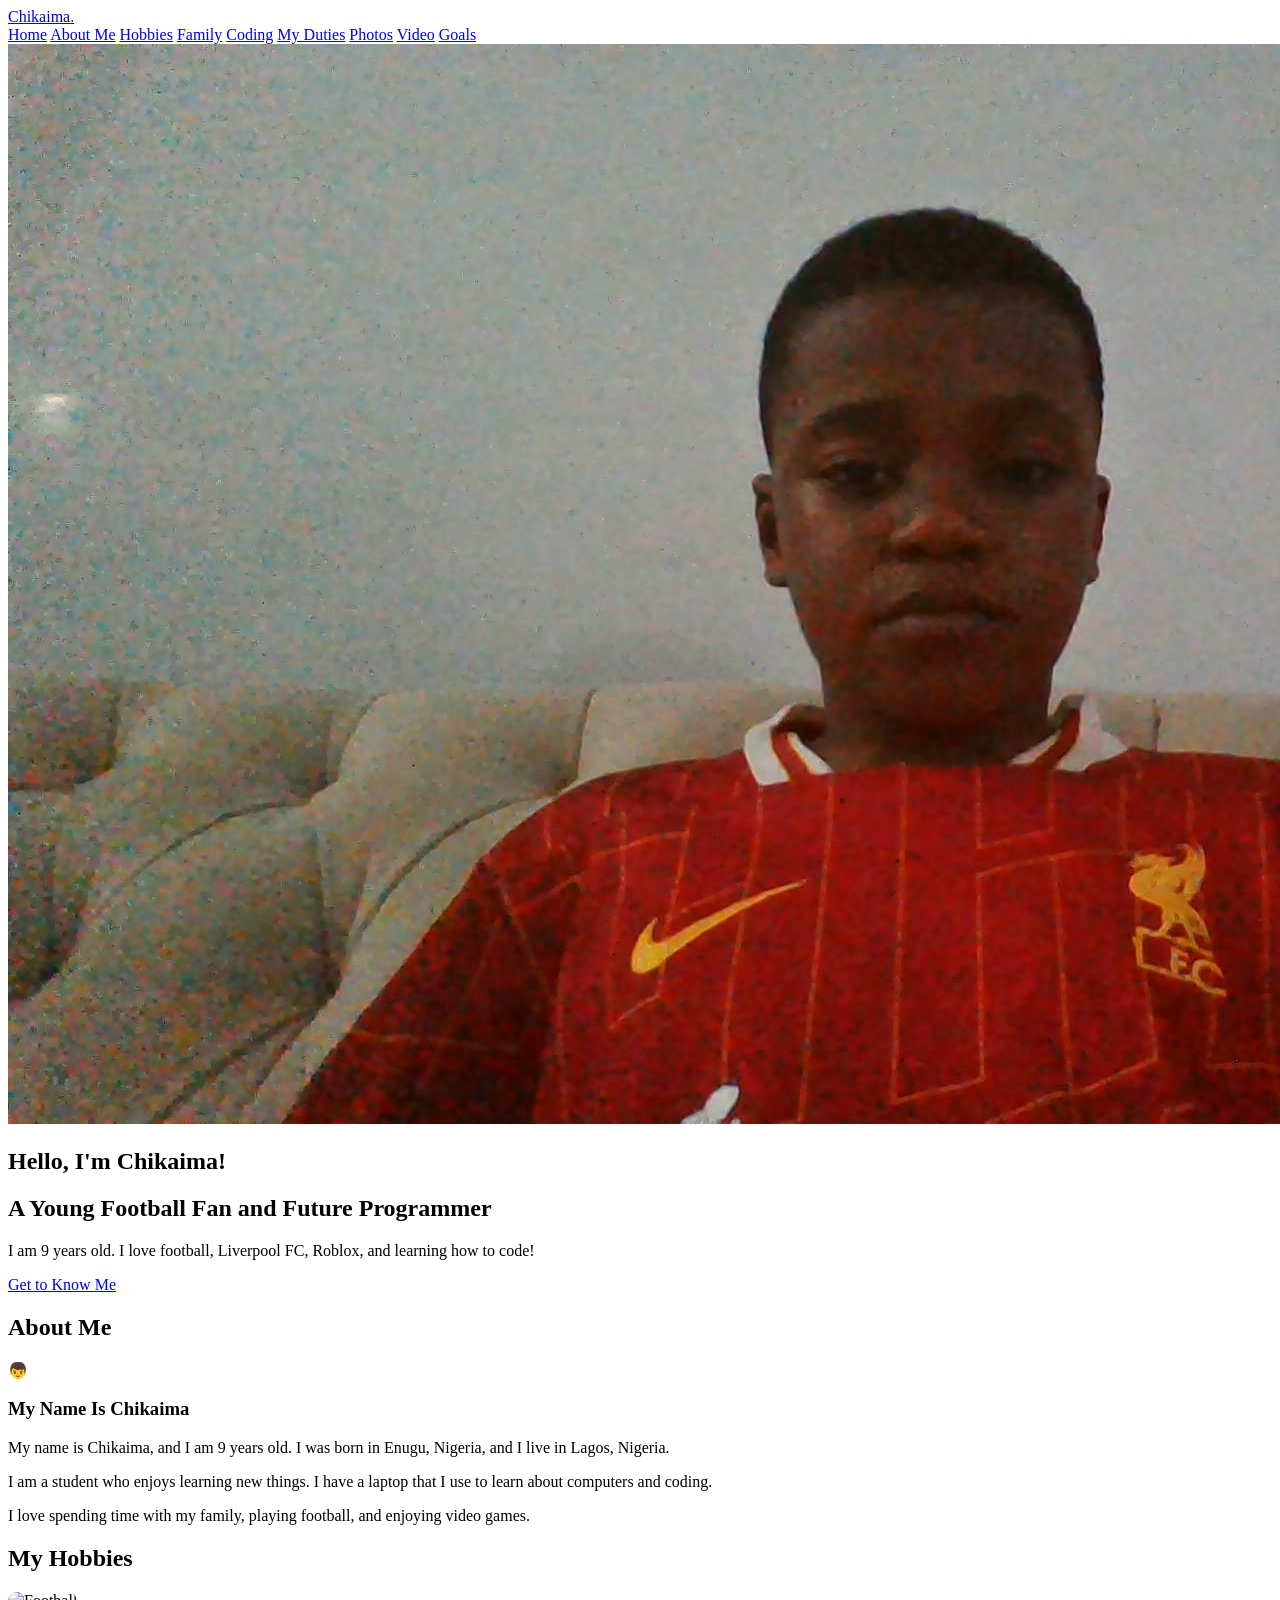
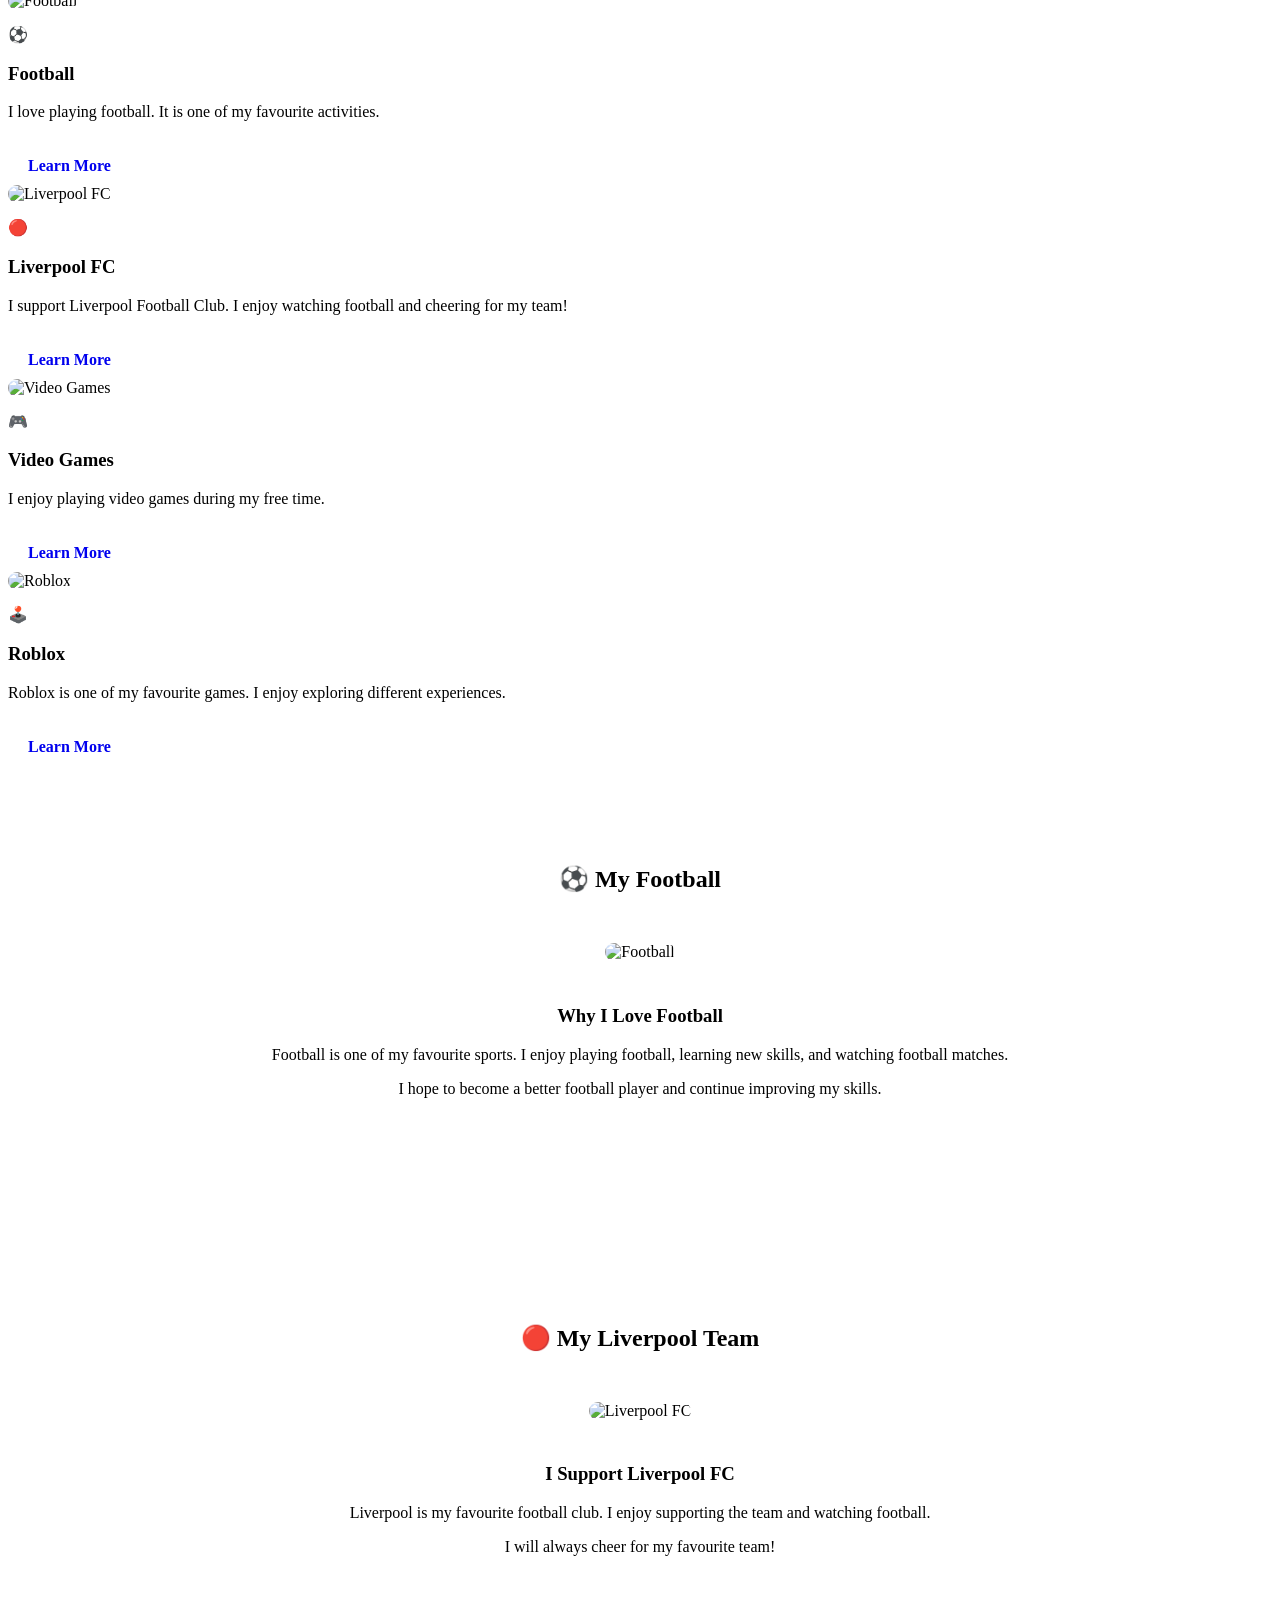
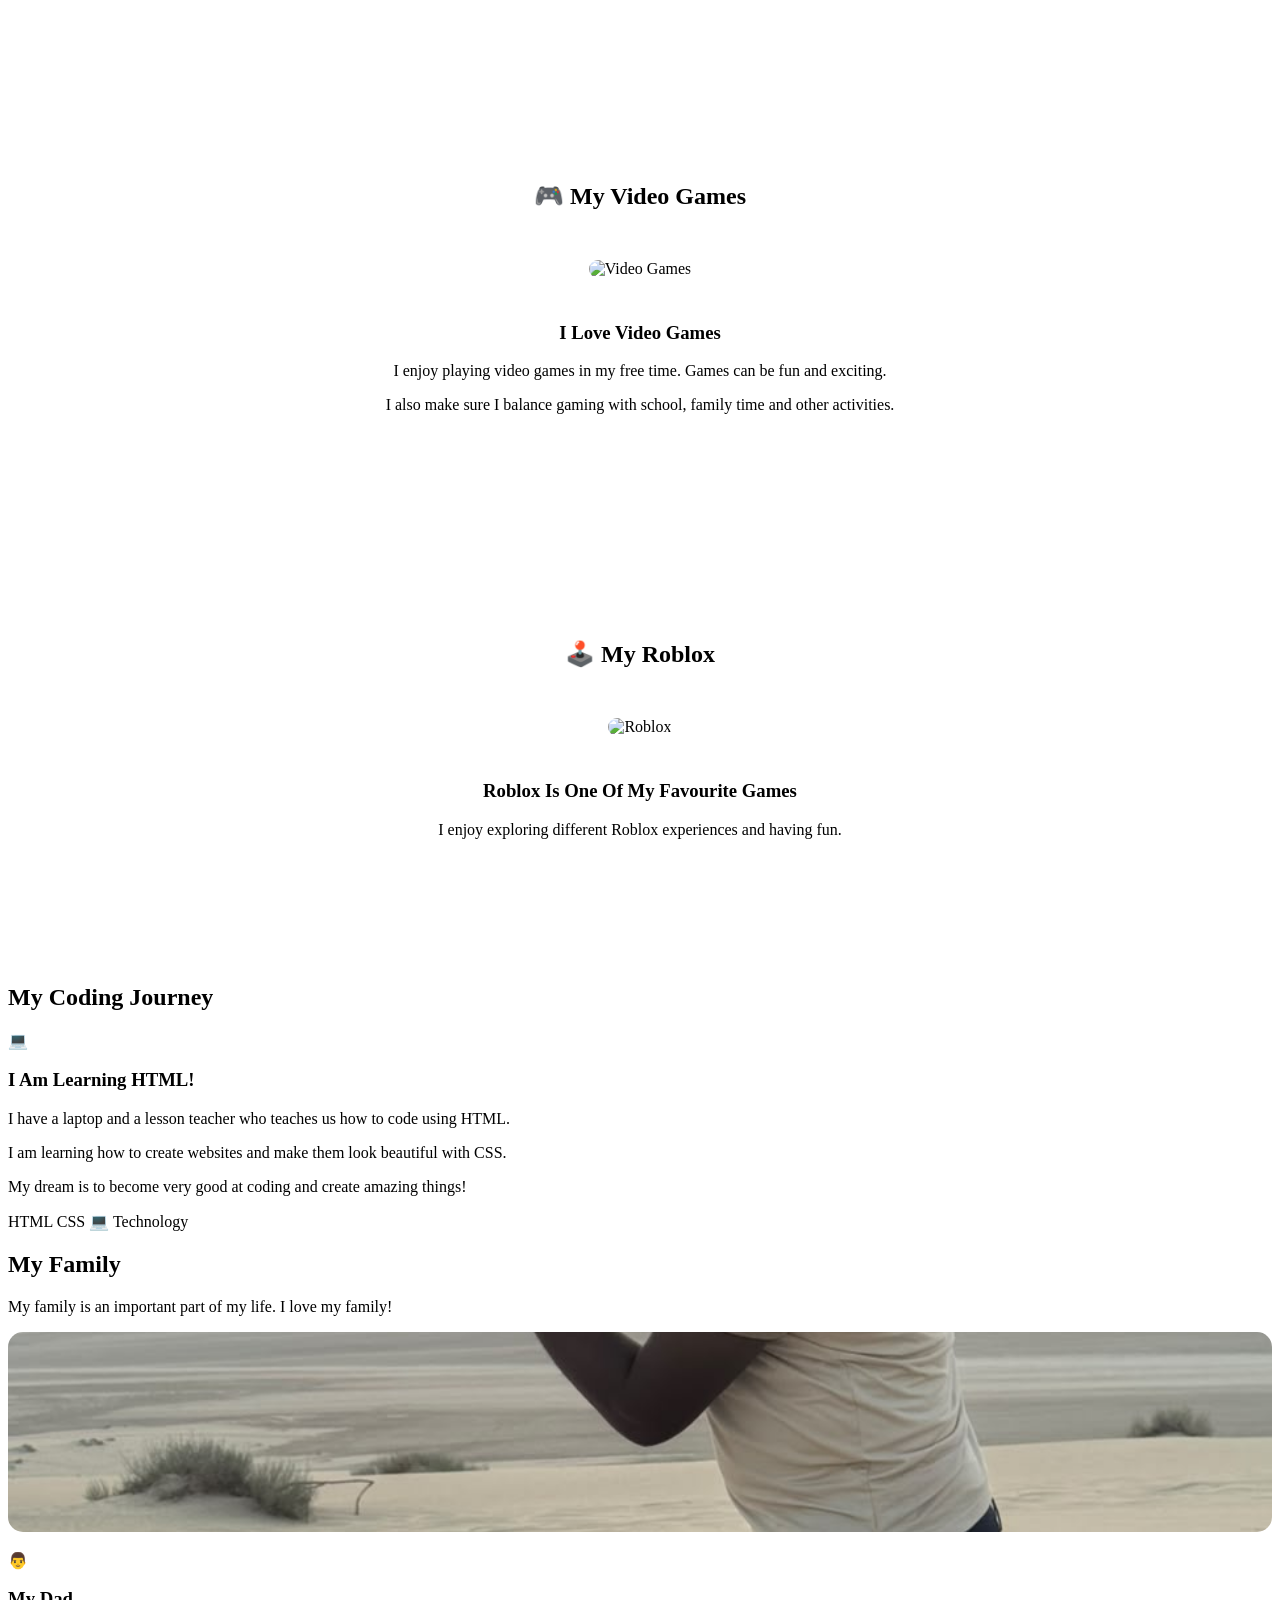
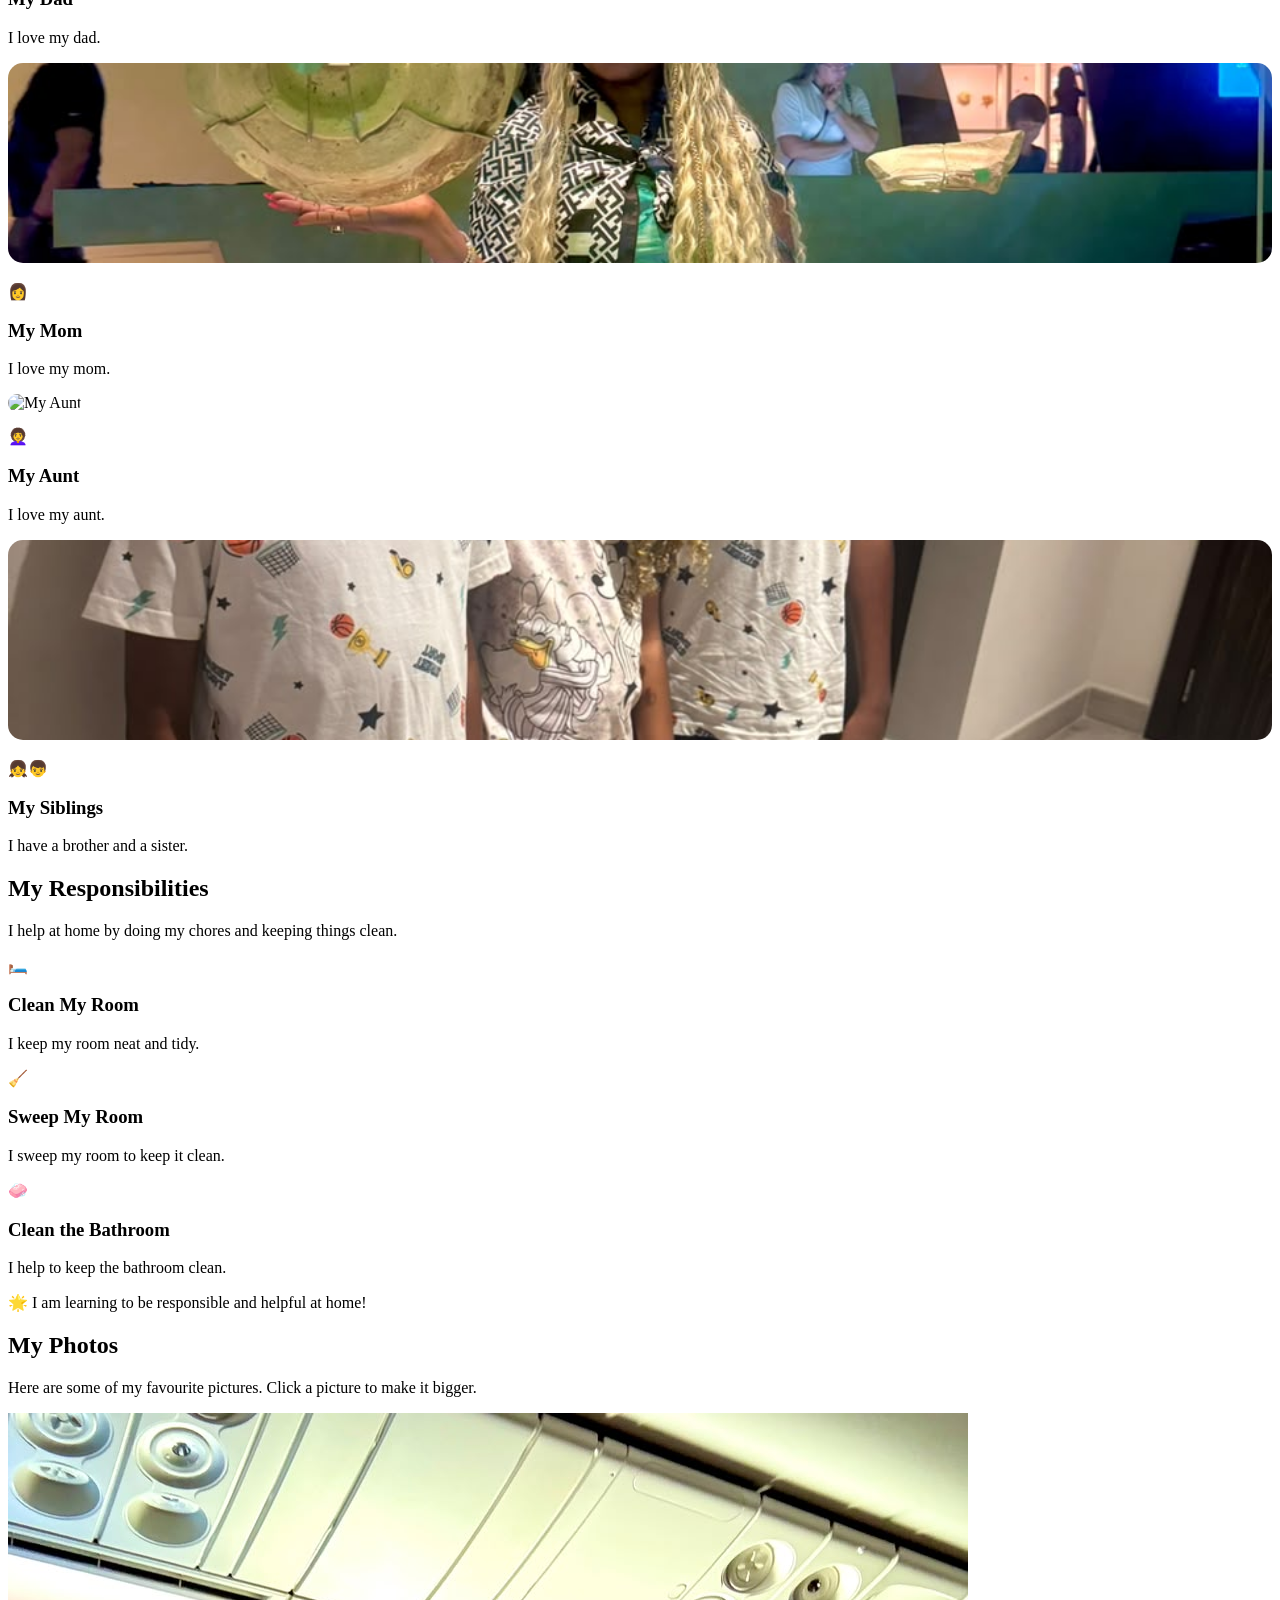
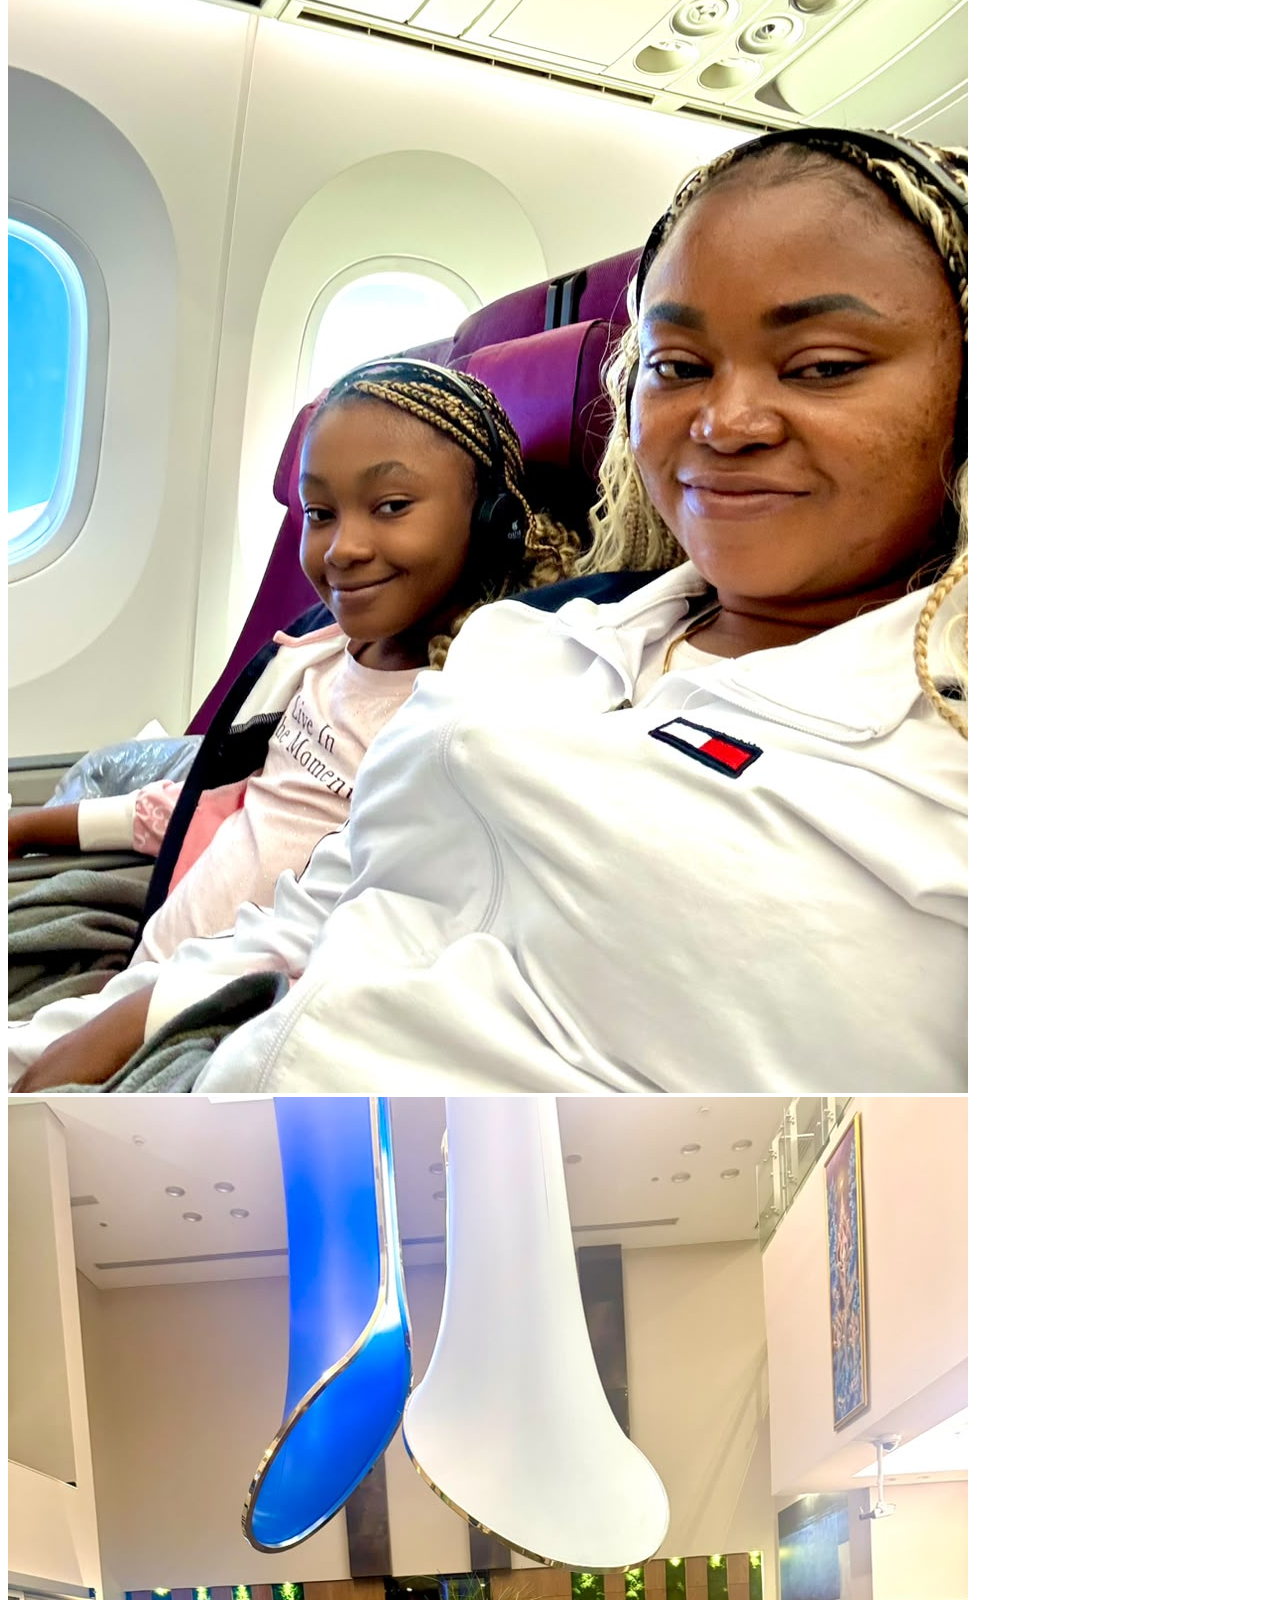
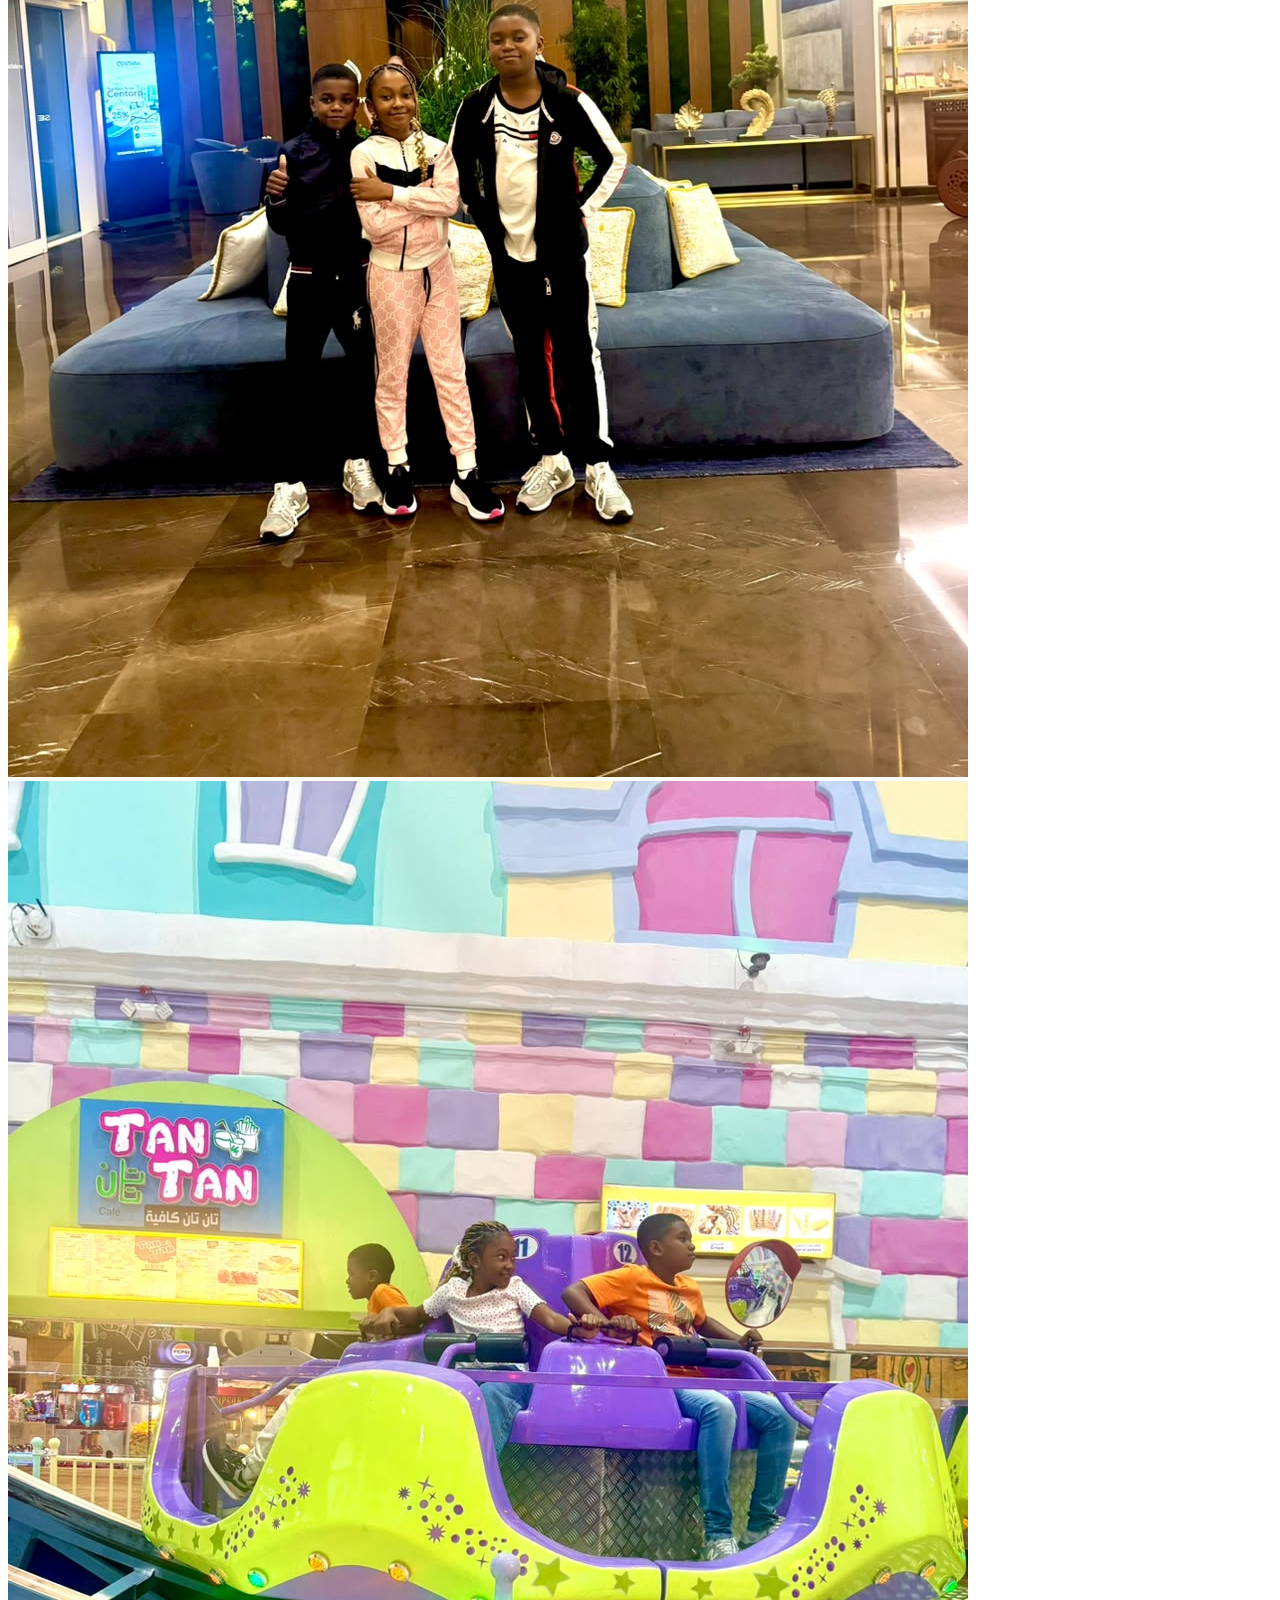
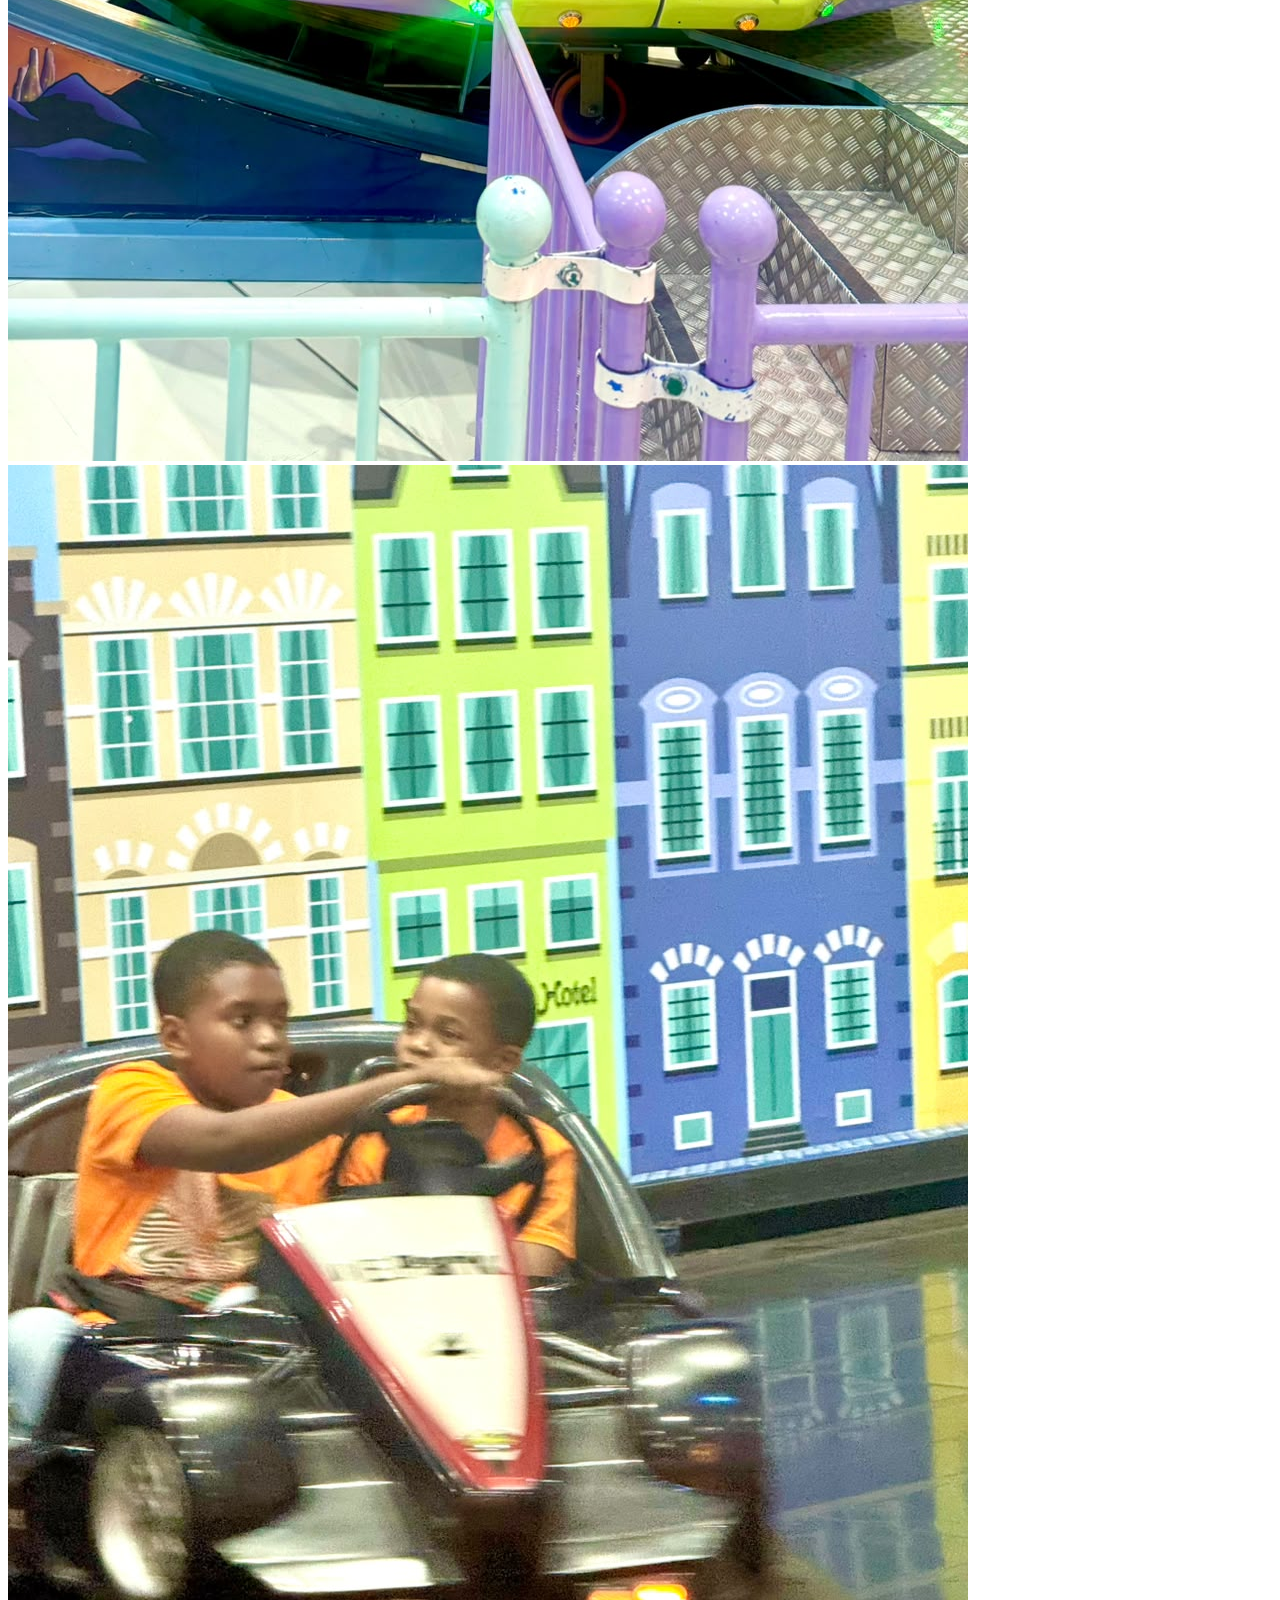
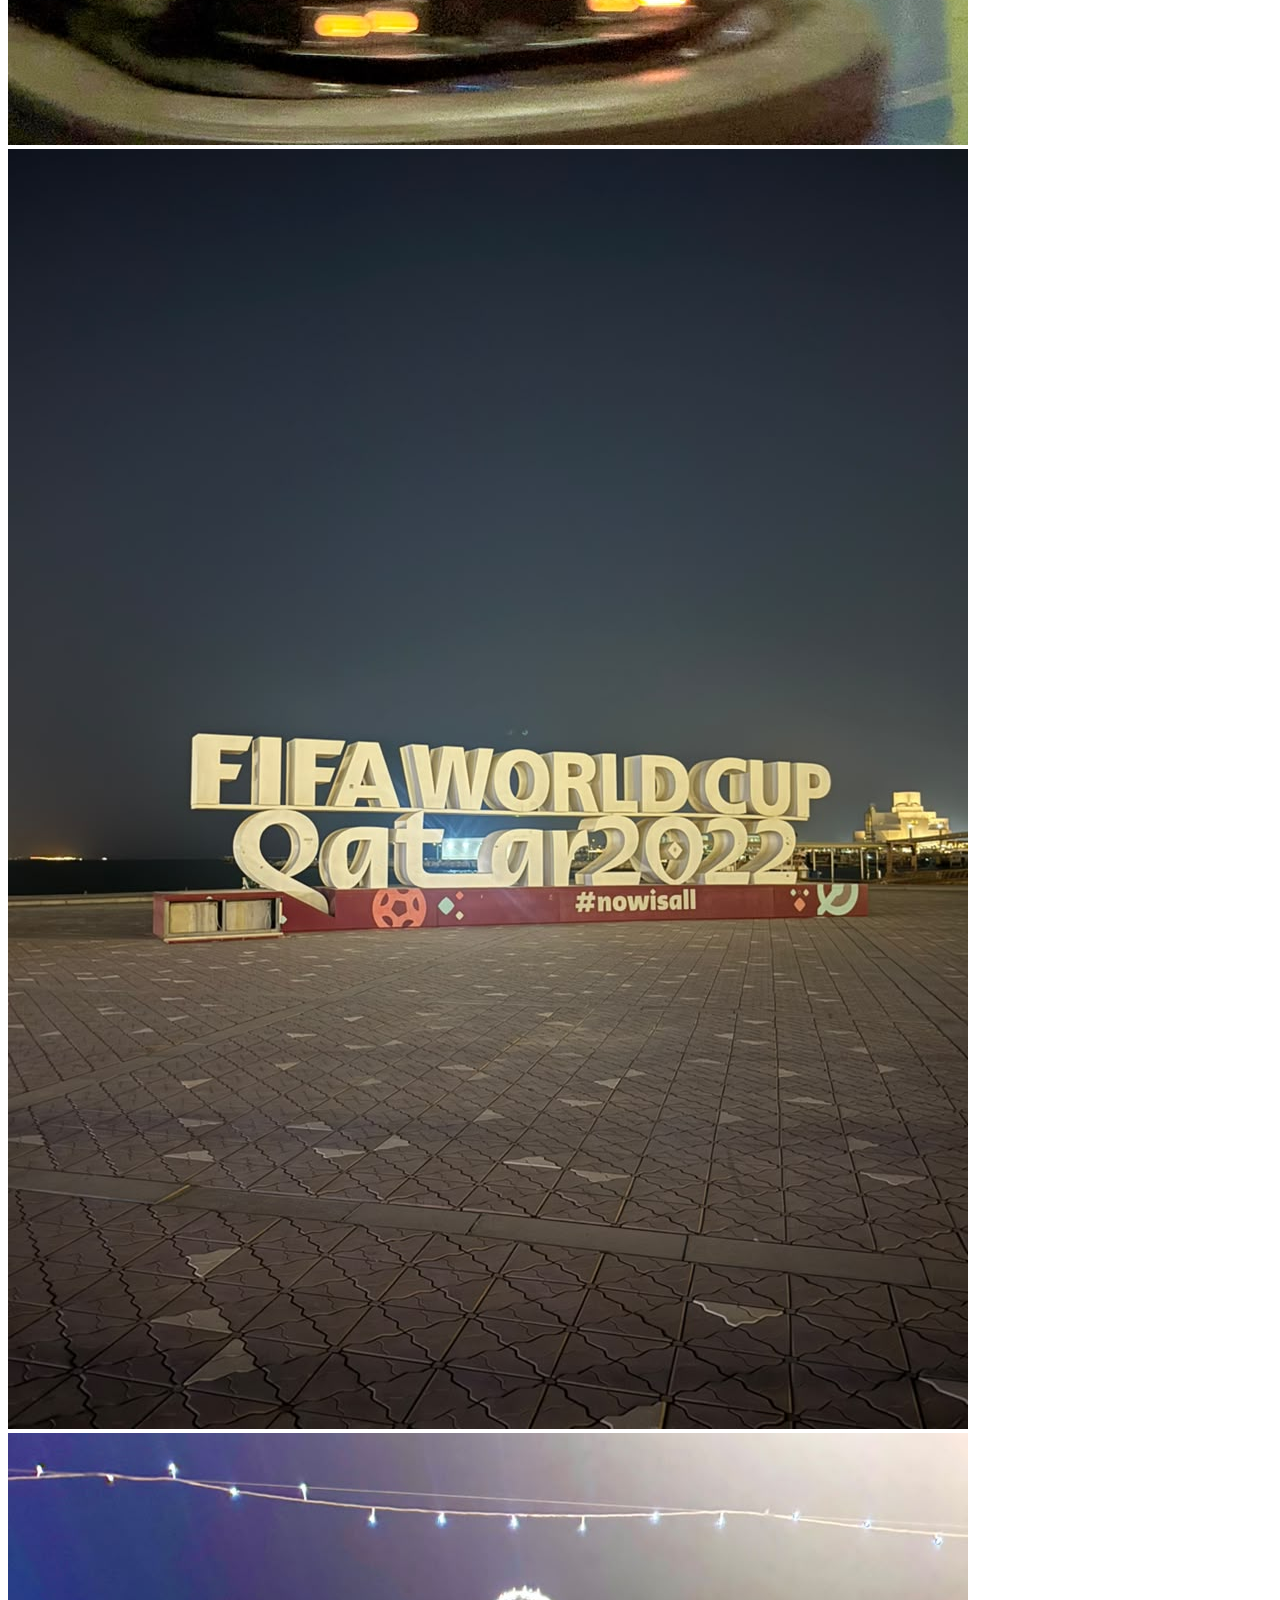
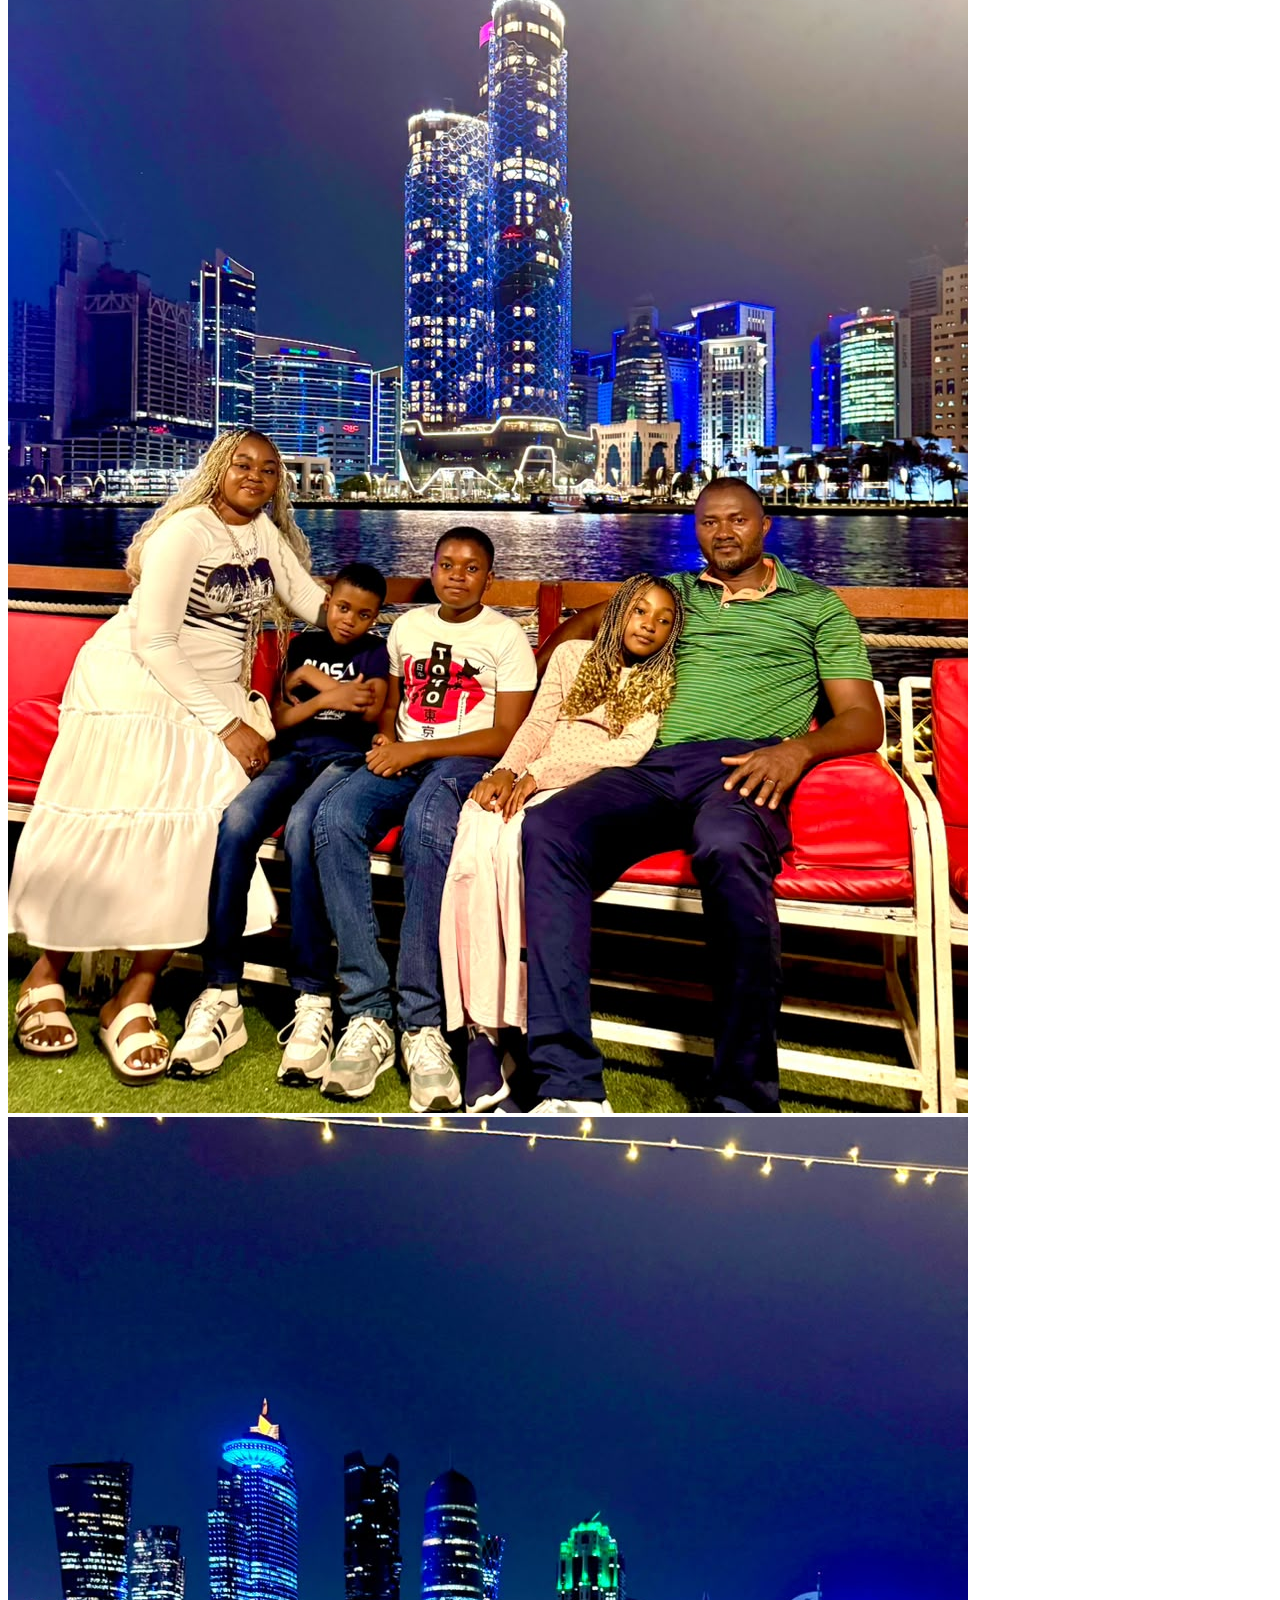
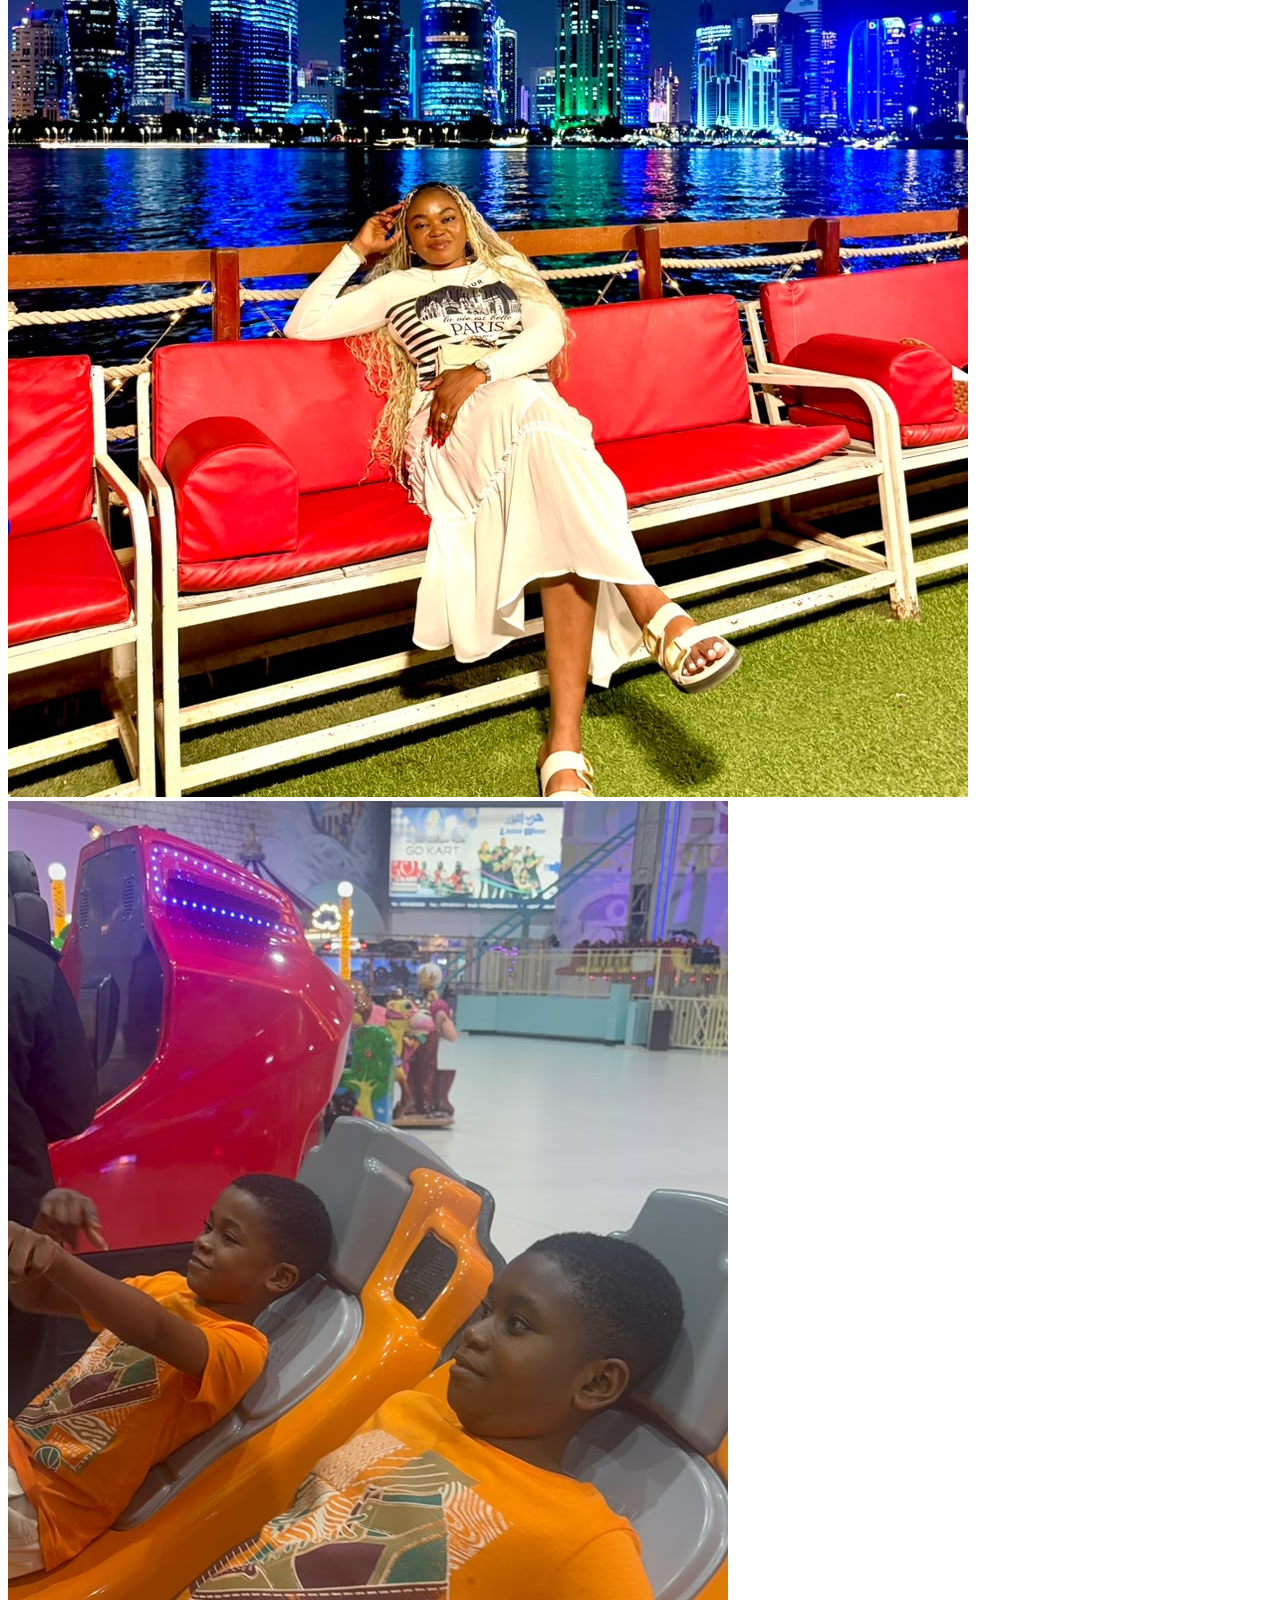
==== commit 44068643: "Change image file extensions to .jpeg Updated image file extensions from .jpg to .jpeg for family im" ====
--- a/index.html
+++ b/index.html
@@ -383,7 +383,7 @@
             <div class="card family-card">
 
                 <img
-                    src="dad.jpg"
+                    src="dad.jpeg"
                     alt="My Dad"
                     class="family-image clickable-image"
                     onclick="openImage(this.src)"
@@ -404,7 +404,7 @@
             <div class="card family-card">
 
                 <img
-                    src="mom.jpg"
+                    src="mom.jpeg"
                     alt="My Mom"
                     class="family-image clickable-image"
                     onclick="openImage(this.src)"
@@ -425,7 +425,7 @@
             <div class="card family-card">
 
                 <img
-                    src="aunt.jpg"
+                    src="aunt.jpeg"
                     alt="My Aunt"
                     class="family-image clickable-image"
                     onclick="openImage(this.src)"
@@ -446,7 +446,7 @@
             <div class="card family-card">
 
                 <img
-                    src="siblings.jpg"
+                    src="siblings.jpeg"
                     alt="My Brother and Sister"
                     class="family-image clickable-image"
                     onclick="openImage(this.src)"
@@ -687,4 +687,4 @@
 
 </body>
 
-</html>+</html>
--- a/style_video_updated.css
+++ b/style_video_updated.css
@@ -1,519 +1,166 @@
-/* =========================
-   GENERAL STYLES
-========================= */
+```css
+/* =========================================
+   CLICKABLE IMAGES
+========================================= */
 
-* {
-    margin: 0;
-    padding: 0;
-    box-sizing: border-box;
-    scroll-behavior: smooth;
+.clickable-image {
+    cursor: pointer;
+    transition: transform 0.3s ease, box-shadow 0.3s ease;
 }
 
-:root {
-    --dark-blue: #101c3a;
-    --blue: #174e91;
-    --cyan: #54e0ff;
-    --white: #ffffff;
-    --light: #f0f5ff;
+.clickable-image:hover {
+    transform: scale(1.04);
 }
 
-body {
-    font-family: Arial, Helvetica, sans-serif;
-    background: var(--light);
-    color: #222;
-    line-height: 1.7;
+
+/* =========================================
+   HOBBY IMAGES
+========================================= */
+
+.hobby-image {
+    width: 100%;
+    height: 180px;
+    object-fit: cover;
+    border-radius: 15px;
+    margin-bottom: 15px;
 }
 
-section {
-    padding: 75px 8%;
+
+/* =========================================
+   FAMILY IMAGES
+========================================= */
+
+.family-image {
+    width: 100%;
+    height: 200px;
+    object-fit: cover;
+    border-radius: 15px;
+    margin-bottom: 15px;
 }
 
-.heading {
+
+/* =========================================
+   HOBBY DETAILS
+========================================= */
+
+.hobby-details {
+    padding: 80px 8%;
     text-align: center;
-    font-size: clamp(28px, 4vw, 40px);
-    color: var(--dark-blue);
-    margin-bottom: 35px;
 }
 
-.heading span {
-    color: var(--blue);
+.details-box {
+    max-width: 800px;
+    margin: auto;
+    padding: 30px;
+    border-radius: 20px;
 }
 
-/* =========================
-   NAVIGATION
-========================= */
-
-header {
-    background: var(--dark-blue);
-    padding: 20px 8%;
-    display: flex;
-    justify-content: space-between;
-    align-items: center;
-    gap: 20px;
+.details-image {
+    width: 100%;
+    max-width: 600px;
+    height: 350px;
+    object-fit: cover;
+    border-radius: 20px;
+    margin-bottom: 25px;
 }
 
-.logo {
-    color: var(--white);
+
+/* =========================================
+   BUTTONS
+========================================= */
+
+.hobby-button {
+    display: inline-block;
+    padding: 10px 20px;
+    margin-top: 10px;
+    border-radius: 25px;
     text-decoration: none;
-    font-size: 28px;
     font-weight: bold;
 }
 
-.logo span {
-    color: var(--cyan);
-}
 
-nav {
-    display: flex;
-    flex-wrap: wrap;
-    gap: 20px;
-}
+/* =========================================
+   LARGE IMAGE POPUP
+========================================= */
 
-nav a {
-    color: var(--white);
-    text-decoration: none;
-    font-weight: bold;
-    transition: 0.3s;
-}
+.image-modal {
+    display: none;
 
-nav a:hover {
-    color: var(--cyan);
-}
+    position: fixed;
+    z-index: 9999;
 
-/* =========================
-   HOME SECTION
-========================= */
+    left: 0;
+    top: 0;
 
-.hero {
-    min-height: 85vh;
-    display: flex;
+    width: 100%;
+    height: 100%;
+
+    background: rgba(0, 0, 0, 0.9);
+
+    justify-content: center;
     align-items: center;
-    justify-content: center;
-    text-align: center;
-    color: var(--white);
 
-    background: linear-gradient(
-        135deg,
-        var(--dark-blue),
-        var(--blue)
-    );
-}
-
-.hero-content {
-    max-width: 850px;
-}
-
-.profile-pic {
-    width: 190px;
-    height: 190px;
-    object-fit: cover;
-    border-radius: 50%;
-    border: 5px solid var(--cyan);
-    margin-bottom: 20px;
-    box-shadow: 0 0 25px #54e0ff55;
-}
-
-.hero h1 {
-    font-size: clamp(35px, 6vw, 65px);
-    margin-bottom: 10px;
-}
-
-.hero h1 span {
-    color: var(--cyan);
-}
-
-.hero h2 {
-    font-size: clamp(18px, 3vw, 26px);
-    margin-bottom: 15px;
-}
-
-.hero p {
-    font-size: 18px;
-    margin-bottom: 30px;
-}
-
-.btn {
-    display: inline-block;
-    background: var(--cyan);
-    color: var(--dark-blue);
-    text-decoration: none;
-    padding: 13px 30px;
-    border-radius: 30px;
-    font-weight: bold;
-    transition: 0.3s;
-}
-
-.btn:hover {
-    background: var(--white);
-    transform: translateY(-4px);
-}
-
-/* =========================
-   ABOUT ME
-========================= */
-
-.about-box,
-.coding-box {
-    max-width: 800px;
-    margin: auto;
-    background: var(--white);
-    padding: 40px;
-    border-radius: 20px;
-    text-align: center;
-    box-shadow: 0 8px 25px #00000010;
-}
-
-.big-icon {
-    font-size: 65px;
-    margin-bottom: 15px;
-}
-
-.about-box h3,
-.coding-box h3 {
-    color: var(--blue);
-    font-size: 25px;
-    margin-bottom: 15px;
-}
-
-.about-box p,
-.coding-box p {
-    margin: 12px 0;
-}
-
-/* =========================
-   HOBBIES AND FAMILY
-========================= */
-
-.hobbies,
-.family {
-    background: #e5edff;
-}
-
-.card-container {
-    display: grid;
-    grid-template-columns: repeat(
-        auto-fit,
-        minmax(min(100%, 230px), 1fr)
-    );
-    gap: 25px;
-}
-
-.card {
-    background: var(--white);
-    padding: 30px 22px;
-    border-radius: 20px;
-    text-align: center;
-    box-shadow: 0 5px 20px #00000010;
-    transition: transform 0.3s, box-shadow 0.3s;
-}
-
-.card:hover {
-    transform: translateY(-8px);
-    box-shadow: 0 12px 25px #00000020;
-}
-
-.card-icon {
-    font-size: 55px;
-    margin-bottom: 12px;
-}
-
-.card h3 {
-    color: var(--blue);
-    font-size: 23px;
-    margin-bottom: 10px;
-}
-
-/* =========================
-   CODING
-========================= */
-
-.coding {
-    background: var(--white);
-}
-
-.code-badges {
-    display: flex;
-    justify-content: center;
-    flex-wrap: wrap;
-    gap: 12px;
-    margin-top: 25px;
-}
-
-.code-badges span {
-    background: var(--dark-blue);
-    color: var(--cyan);
-    padding: 8px 18px;
-    border-radius: 25px;
-    font-weight: bold;
-}
-
-/* =========================
-   FAMILY AND SECTION TEXT
-========================= */
-
-.section-intro {
-    text-align: center;
-    max-width: 650px;
-    margin: -15px auto 35px;
-}
-
-/* =========================
-   RESPONSIBILITIES
-========================= */
-
-.responsibilities {
-    background: #f0f5ff;
-}
-
-.chores-box {
-    max-width: 750px;
-    margin: auto;
-    display: grid;
-    gap: 18px;
-}
-
-.chore {
-    display: flex;
-    align-items: center;
-    gap: 20px;
-    background: var(--white);
-    padding: 22px;
-    border-radius: 15px;
-    box-shadow: 0 5px 15px #00000008;
-    transition: 0.3s;
-}
-
-.chore:hover {
-    transform: translateX(5px);
-}
-
-.chore span {
-    font-size: 40px;
-}
-
-.chore h3 {
-    color: var(--blue);
-}
-
-.proud {
-    text-align: center;
-    font-weight: bold;
-    color: var(--blue);
-    margin-top: 30px;
+    padding: 20px;
 }
 
 
-/* =========================
-   PHOTOS
-========================= */
+/* Large image */
 
-.photos { background: var(--white); }
+.image-modal img {
+    max-width: 90%;
+    max-height: 90%;
 
-.photo-gallery {
-    max-width: 1100px;
-    margin: auto;
-    display: grid;
-    grid-template-columns: repeat(auto-fit, minmax(220px, 1fr));
-    gap: 25px;
+    object-fit: contain;
+
+    border-radius: 15px;
+
+    box-shadow: 0 0 30px rgba(255, 255, 255, 0.3);
 }
 
-.photo-card {
-    background: var(--light);
-    padding: 10px;
-    border-radius: 20px;
-    overflow: hidden;
-    box-shadow: 0 5px 20px #00000015;
-    transition: transform 0.3s, box-shadow 0.3s;
+
+/* Close X */
+
+.close-button {
+    position: absolute;
+
+    top: 20px;
+    right: 35px;
+
+    font-size: 50px;
+
+    color: white;
+
+    cursor: pointer;
+
+    font-weight: bold;
+
+    z-index: 10000;
 }
 
-.photo-card:hover {
-    transform: translateY(-8px) scale(1.02);
-    box-shadow: 0 12px 25px #00000020;
-}
 
-.photo-card img {
-    width: 100%;
-    height: 250px;
-    object-fit: cover;
-    display: block;
-    border-radius: 15px;
-}
+/* Mobile phones */
 
-/* =========================
-   ABOUT ME VIDEO
-========================= */
+@media (max-width: 600px) {
 
-.video-section {
-    background: #e5edff;
-}
-
-.video-box {
-    max-width: 850px;
-    margin: auto;
-    background: var(--white);
-    padding: 15px;
-    border-radius: 20px;
-    box-shadow: 0 8px 25px #00000015;
-}
-
-.video-box video {
-    width: 100%;
-    max-height: 500px;
-    display: block;
-    border-radius: 15px;
-    background: #000;
-}
-
-/* =========================
-   GOALS
-========================= */
-
-.goals {
-    background: #e5edff;
-}
-
-.goals-box {
-    max-width: 700px;
-    margin: auto;
-    background: var(--white);
-    padding: 30px;
-    border-radius: 20px;
-    box-shadow: 0 5px 20px #00000010;
-}
-
-.goals-box p {
-    background: var(--light);
-    padding: 13px 18px;
-    border-radius: 10px;
-    margin: 12px 0;
-}
-
-/* =========================
-   FOOTER
-========================= */
-
-footer {
-    background: var(--dark-blue);
-    color: var(--white);
-    text-align: center;
-    padding: 35px 15px;
-}
-
-footer h2 {
-    color: var(--cyan);
-    margin-bottom: 8px;
-}
-
-.copyright {
-    margin-top: 15px;
-    font-size: 14px;
-}
-
-/* =========================
-   TABLETS
-========================= */
-
-@media (max-width: 900px) {
-    header {
-        flex-direction: column;
-        text-align: center;
+    .image-modal img {
+        max-width: 95%;
+        max-height: 80%;
     }
 
-    nav {
-        justify-content: center;
+    .close-button {
+        right: 20px;
+        top: 10px;
+        font-size: 40px;
     }
 
-    section {
-        padding: 60px 6%;
-    }
-}
-
-/* =========================
-   MOBILE PHONES
-========================= */
-
-@media (max-width: 600px) {
-    nav {
-        gap: 12px;
+    .hobby-image,
+    .family-image {
+        height: 160px;
     }
 
-    nav a {
-        font-size: 14px;
+    .details-image {
+        height: 250px;
     }
 
-    .hero {
-        min-height: 75vh;
-    }
-
-    .hero p {
-        font-size: 16px;
-    }
-
-    .profile-pic {
-        width: 150px;
-        height: 150px;
-    }
-
-    .about-box,
-    .coding-box {
-        padding: 25px 20px;
-    }
-
-    .video-box {
-        padding: 10px;
-    }
-    .photo-gallery {
-        grid-template-columns: 1fr;
-    }
-
-    .photo-card img {
-        height: 300px;
-    }
-
-
-    .chore {
-        padding: 16px;
-        gap: 14px;
-    }
-
-    .chore span {
-        font-size: 32px;
-    }
-
-    .heading {
-        margin-bottom: 25px;
-    }
 }
-
-/* =========================
-   SMALL PHONES
-========================= */
-
-@media (max-width: 380px) {
-    nav {
-        gap: 8px;
-    }
-
-    nav a {
-        font-size: 12px;
-    }
-
-    .hero h1 {
-        font-size: 32px;
-    }
-
-    .card {
-        padding: 25px 18px;
-    }
-}
-
-/* REDUCE ANIMATION FOR ACCESSIBILITY */
-
-@media (prefers-reduced-motion: reduce) {
-    *,
-    *::before,
-    *::after {
-        scroll-behavior: auto !important;
-        transition: none !important;
-    }
-}+```
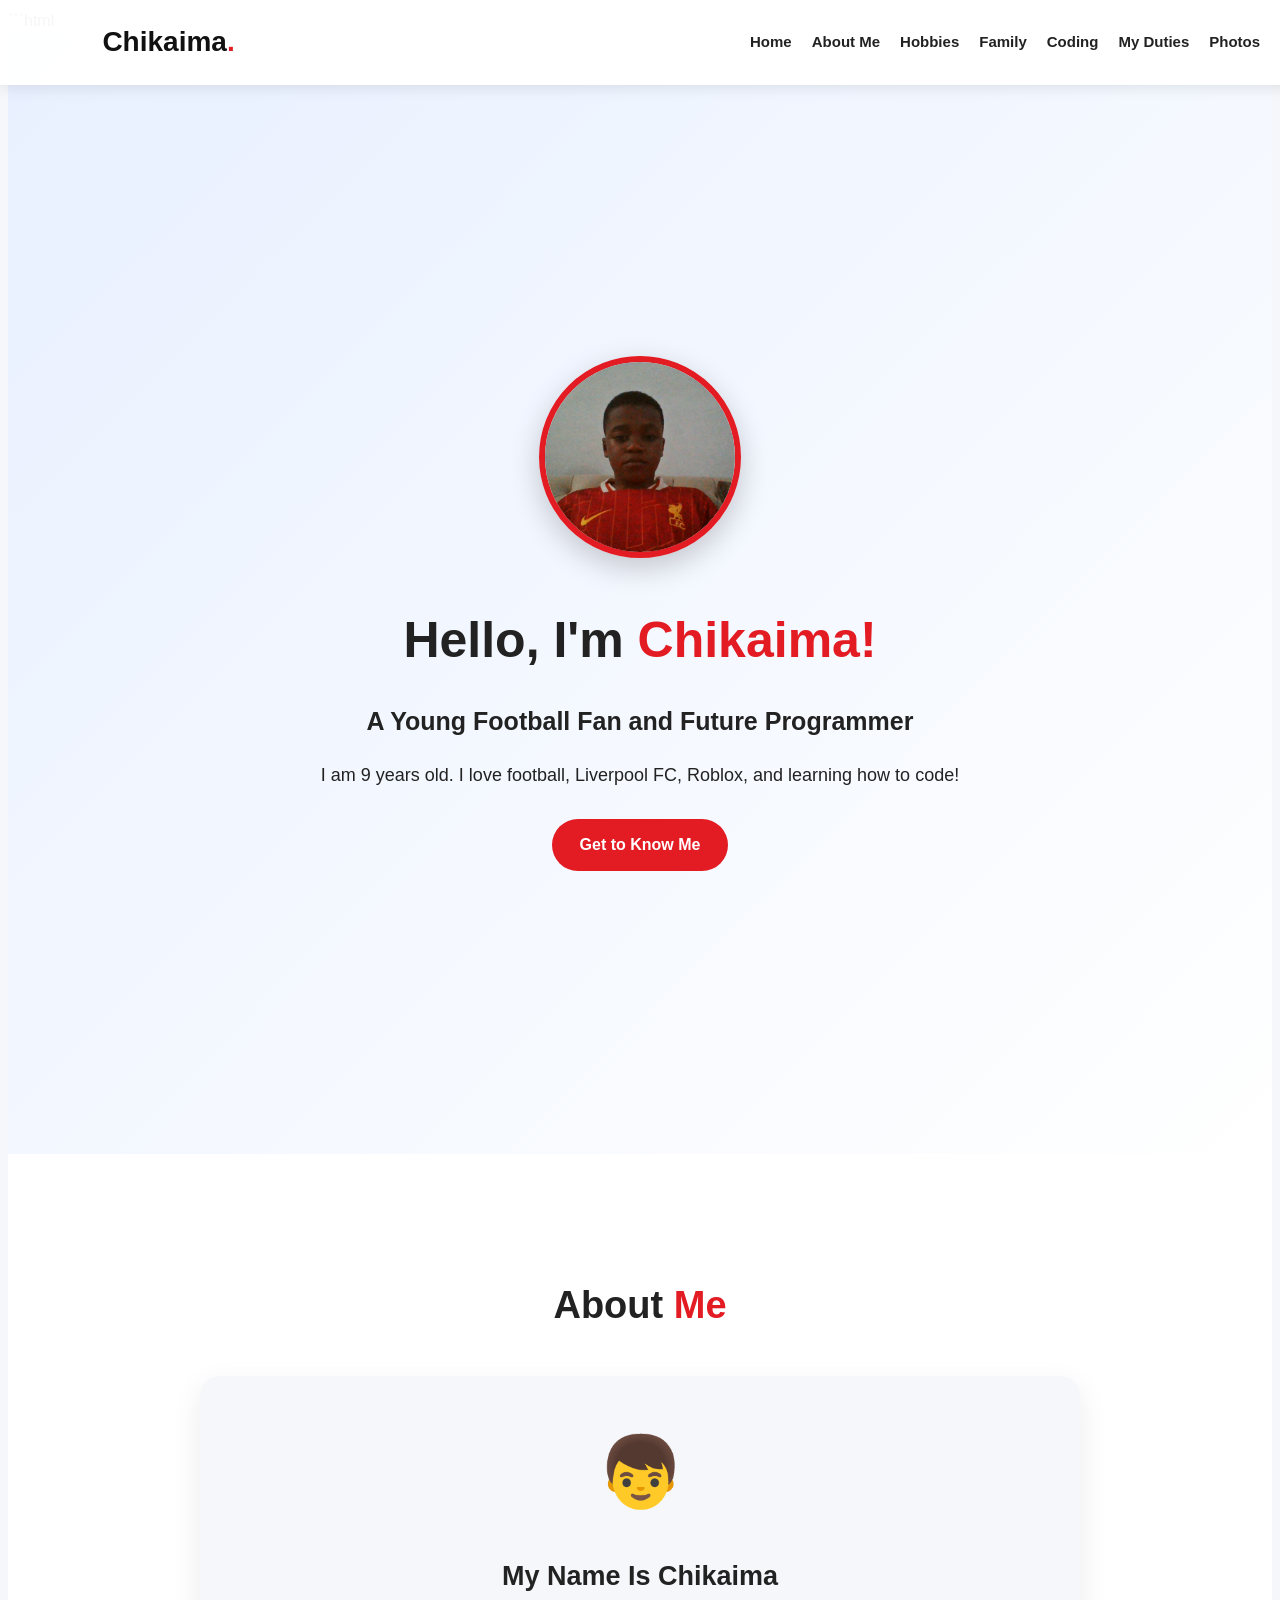
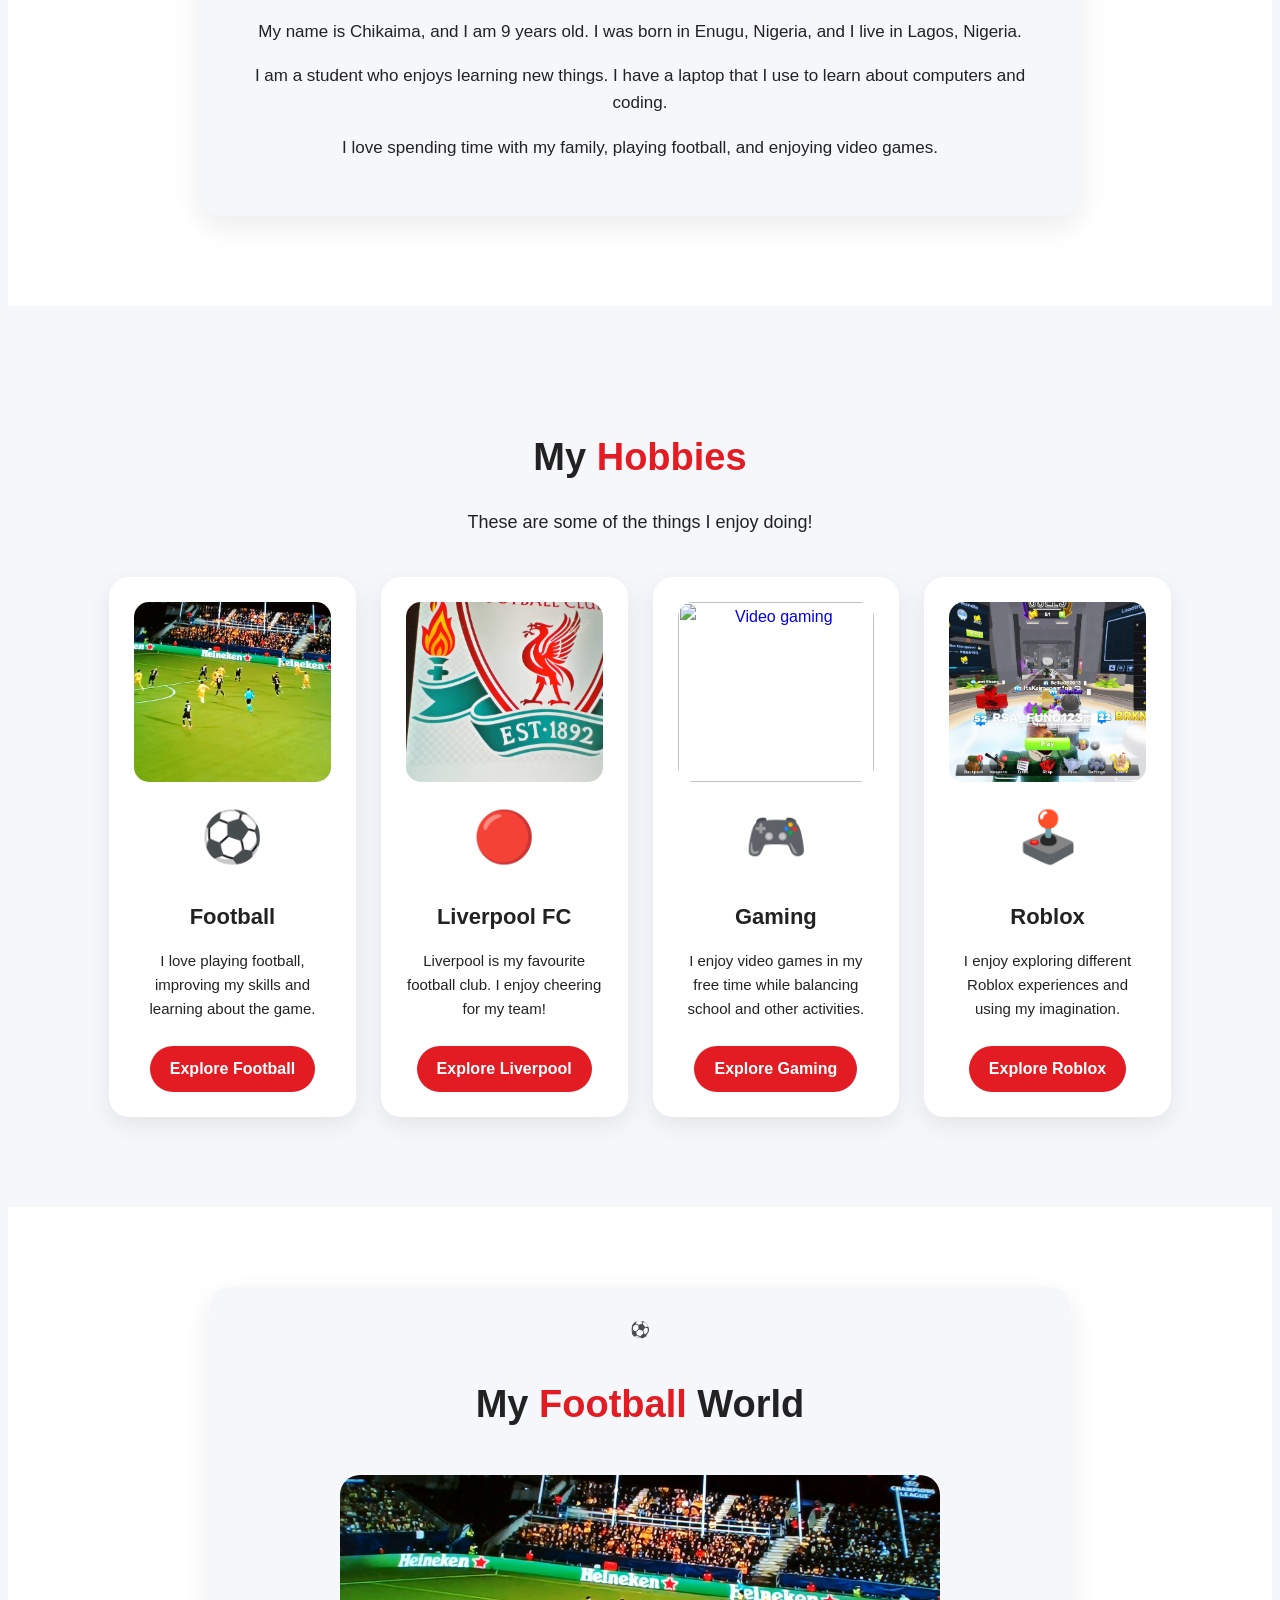
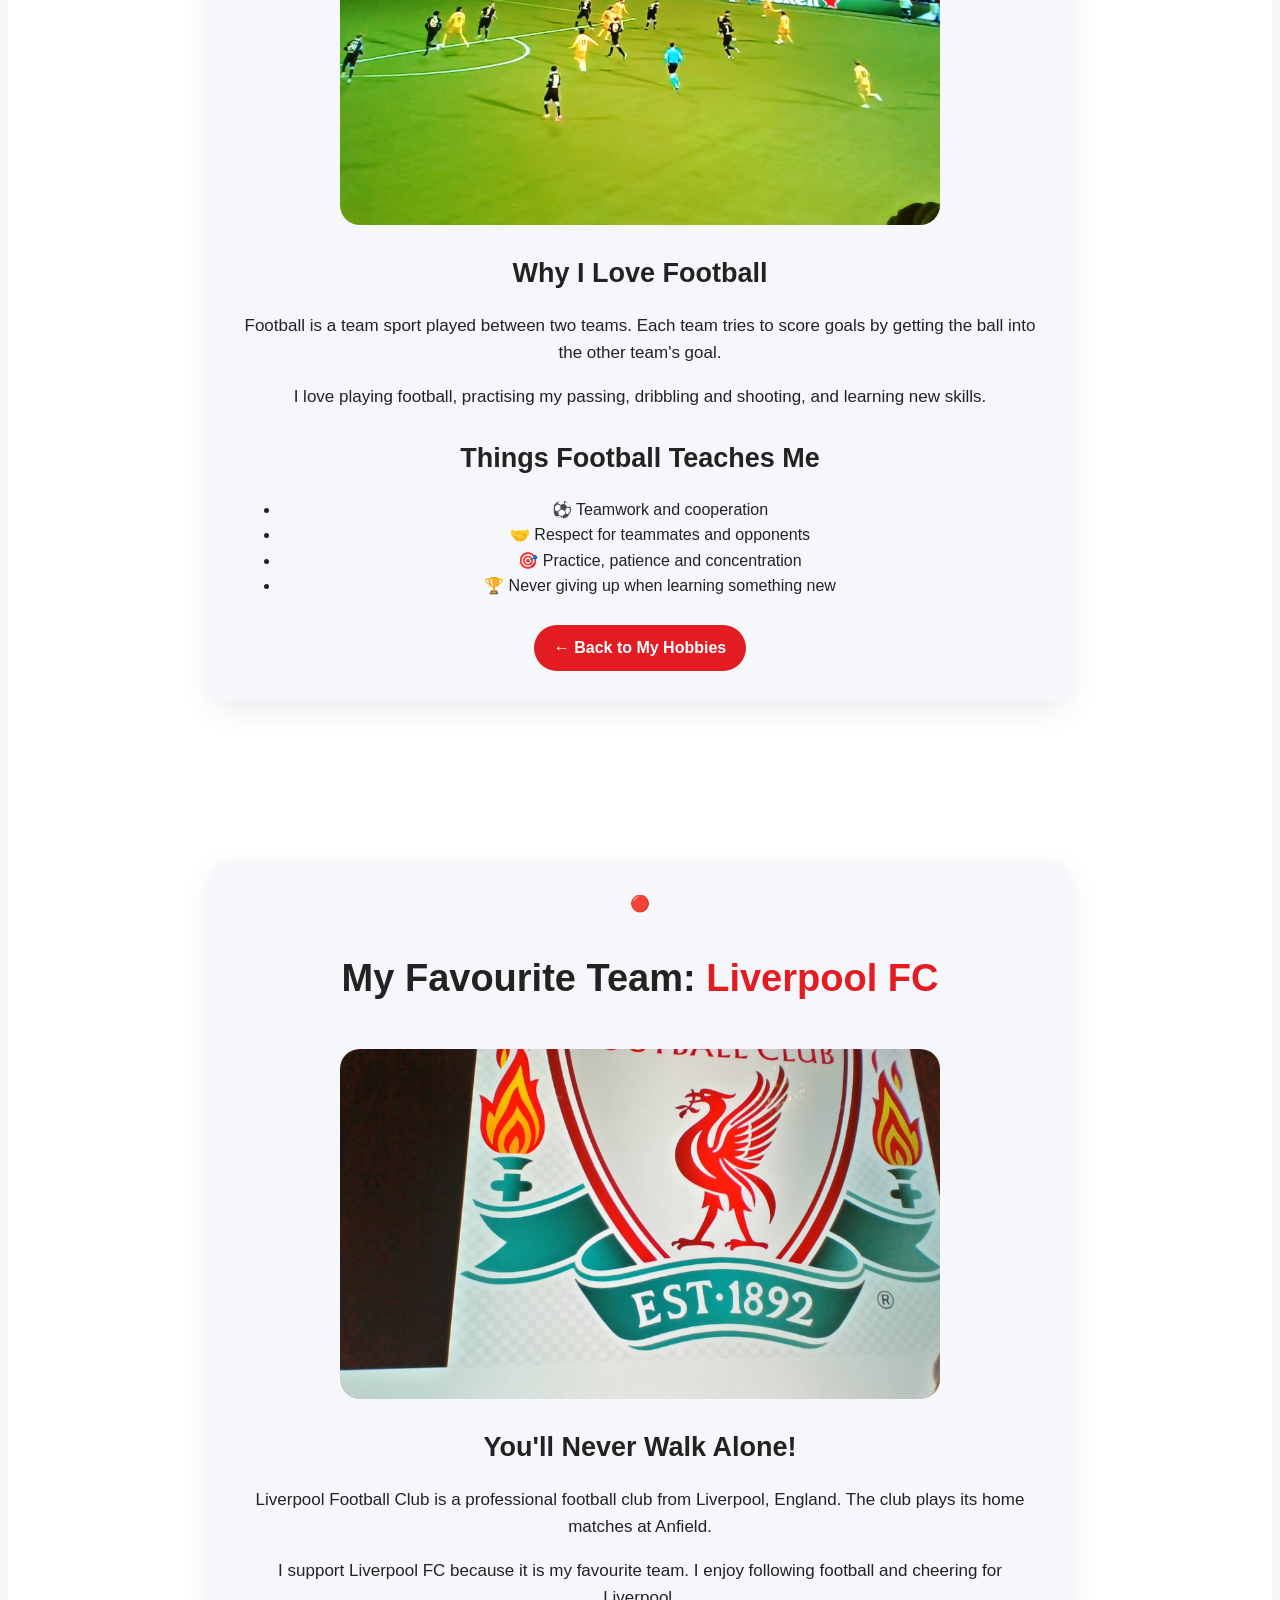
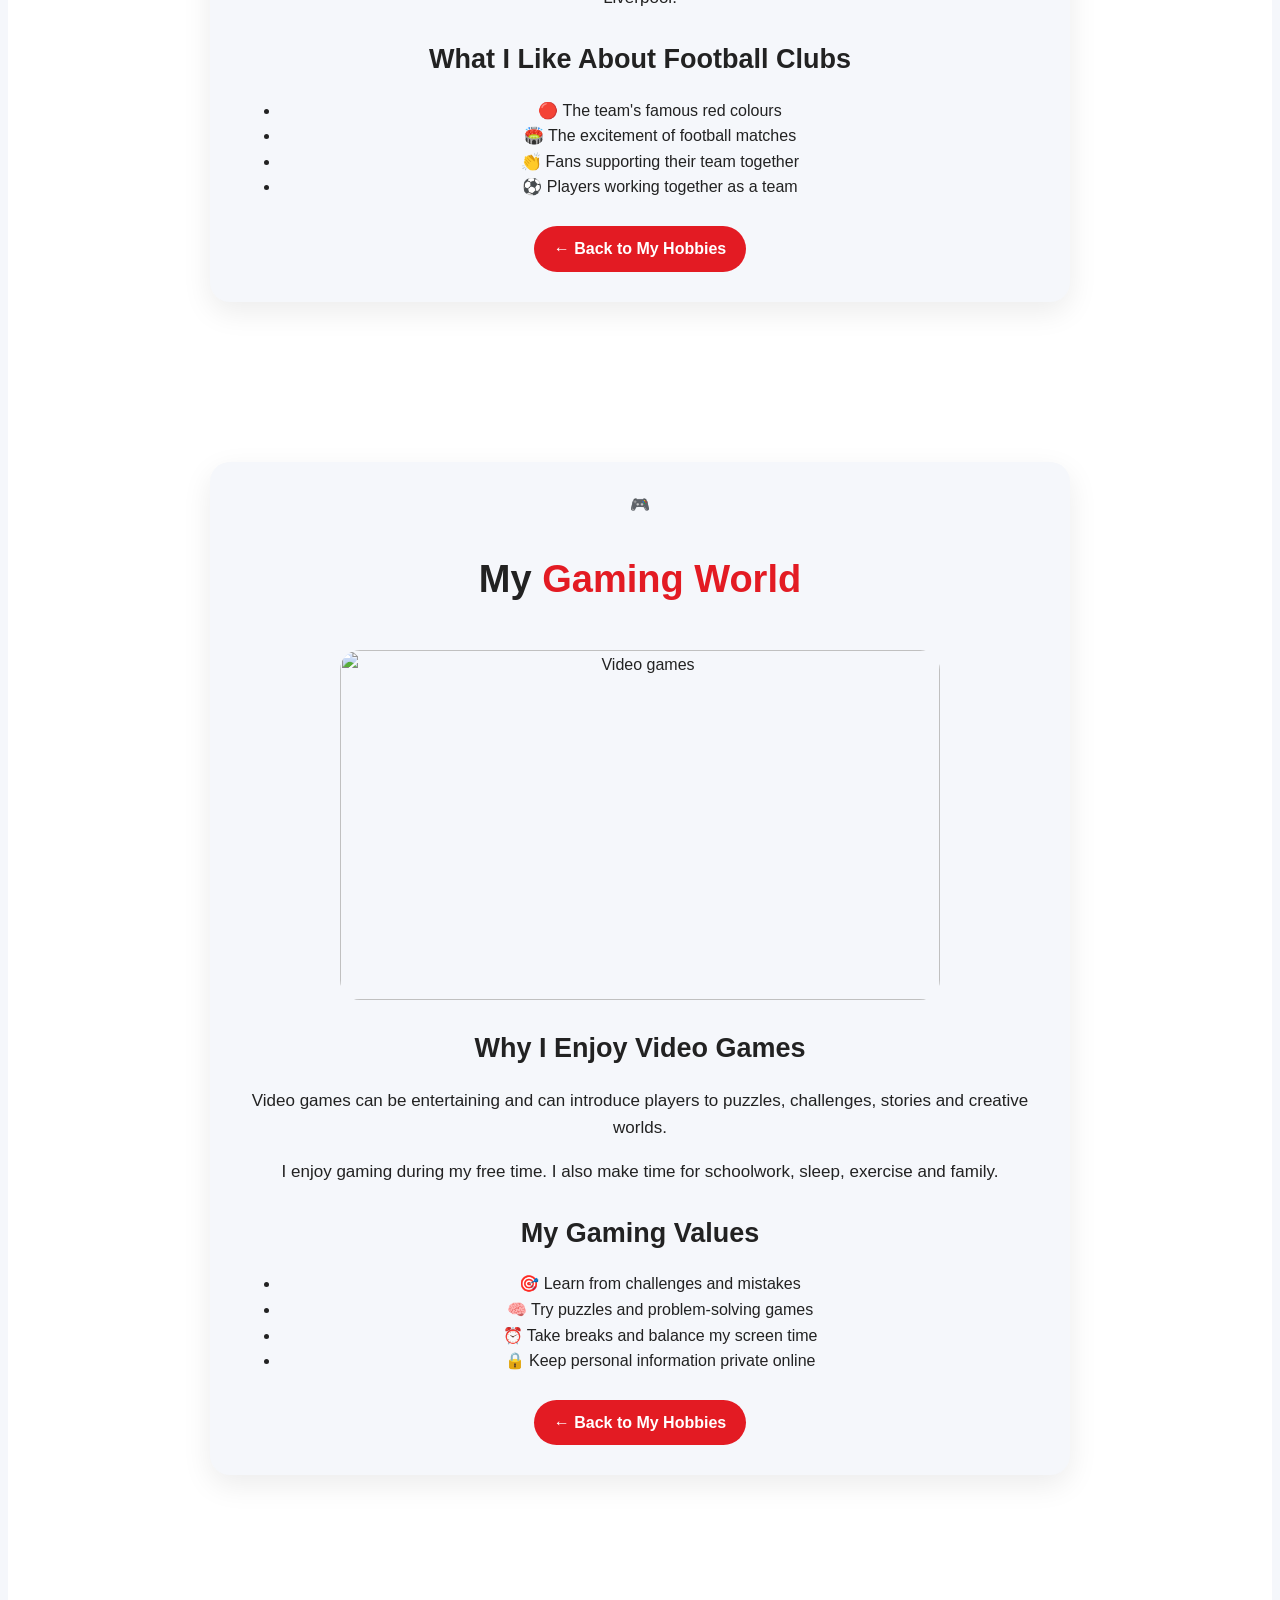
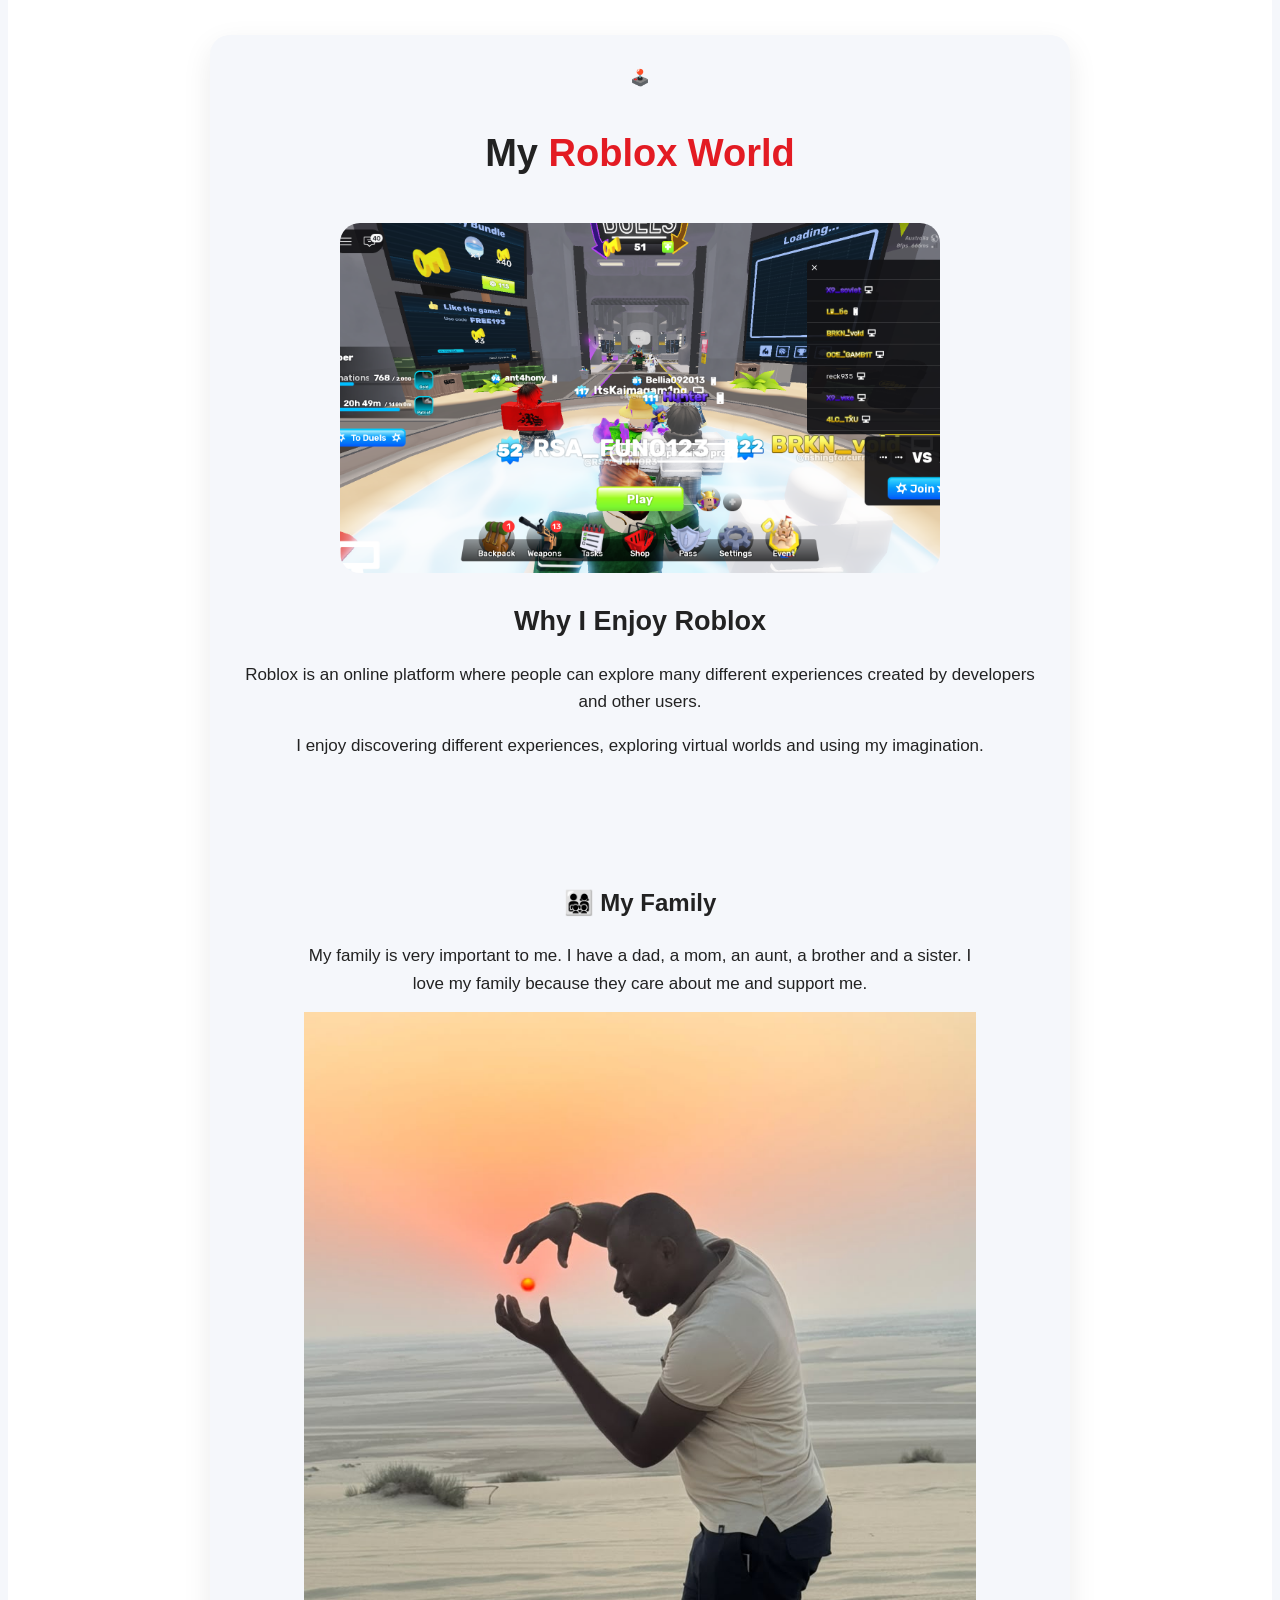
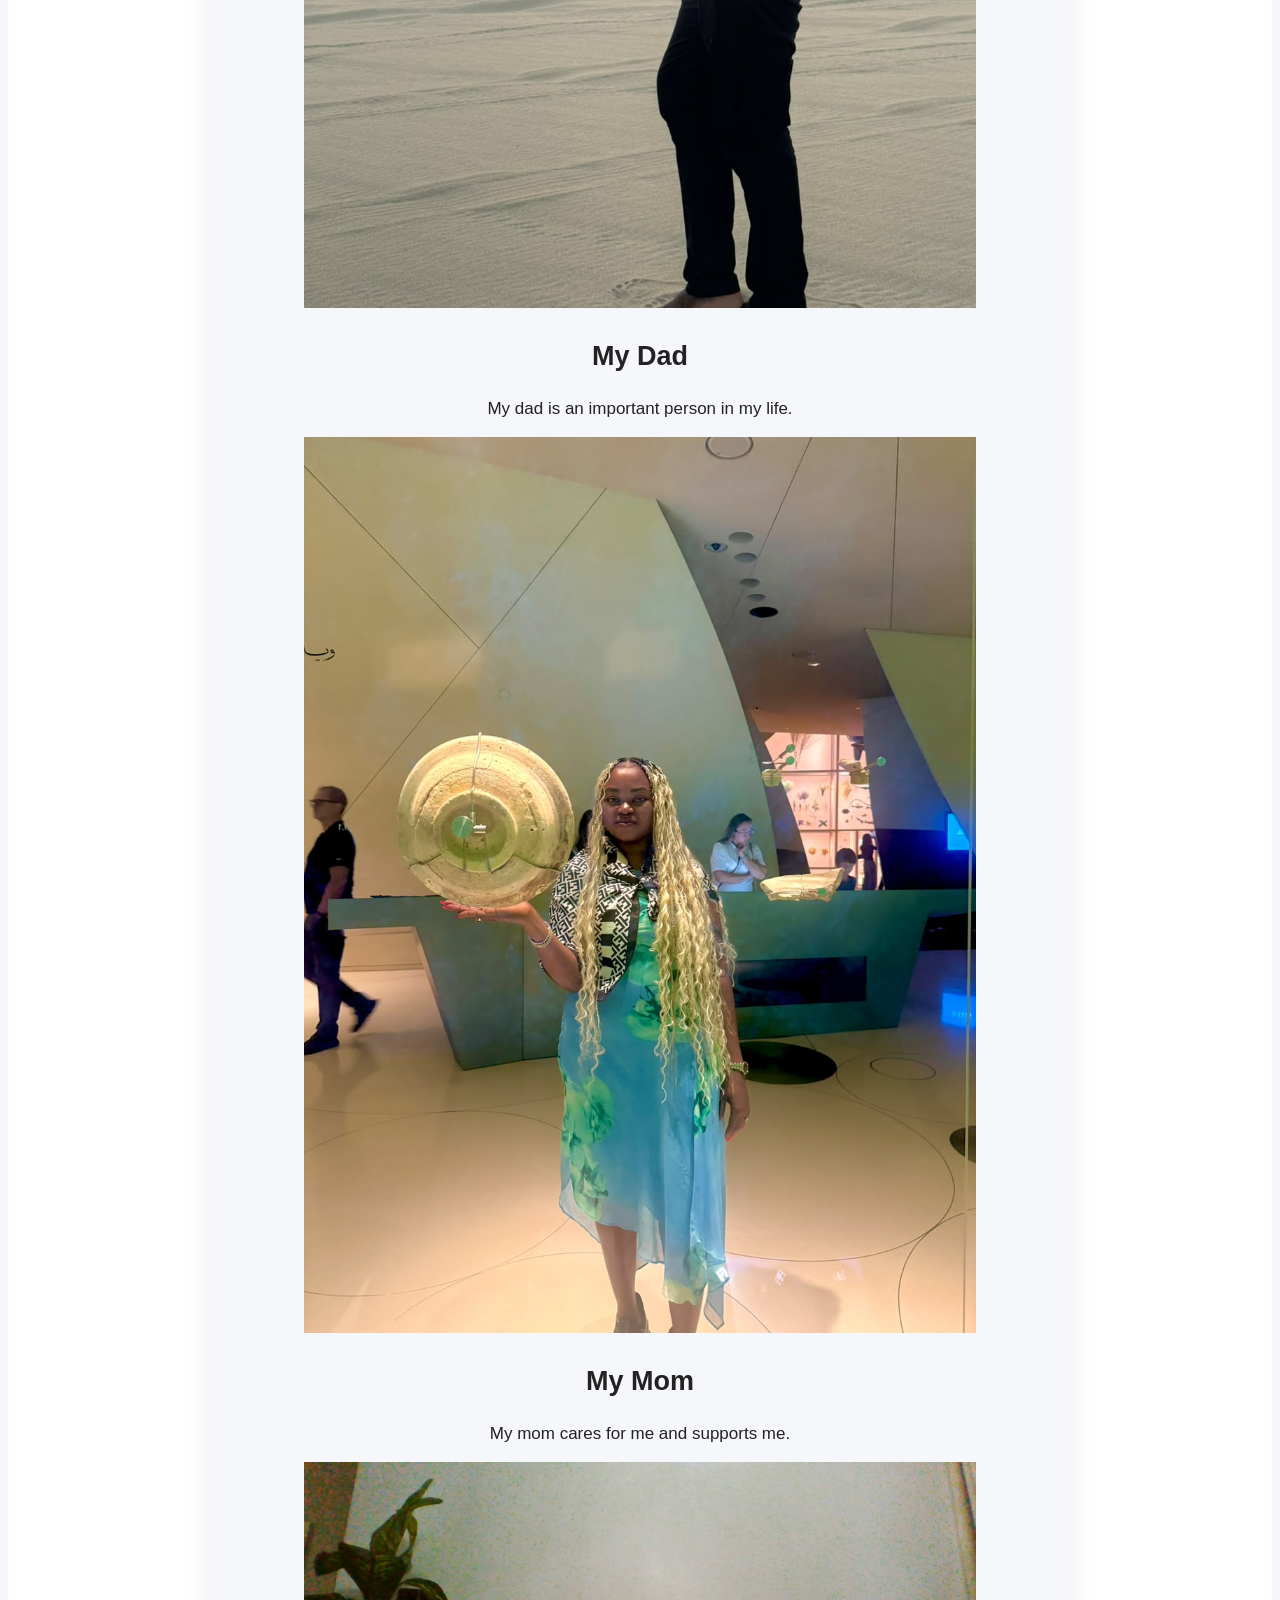
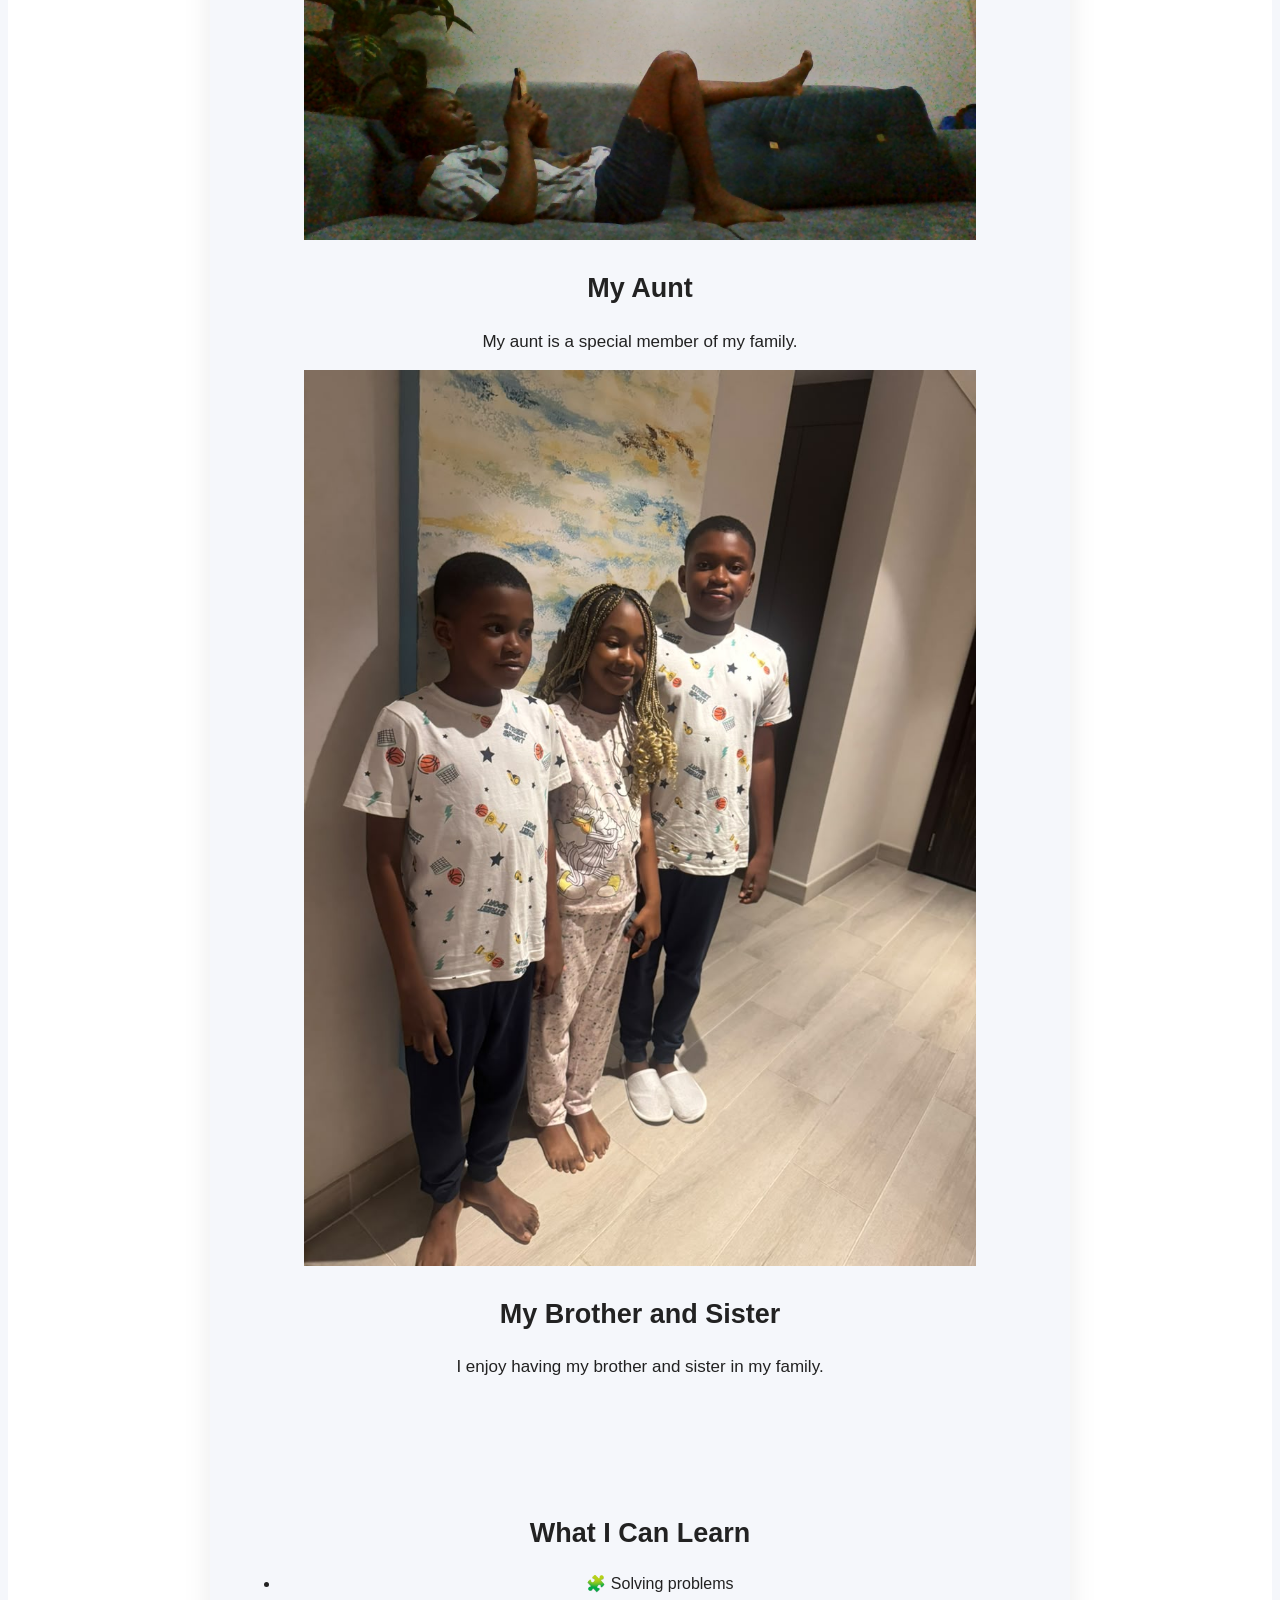
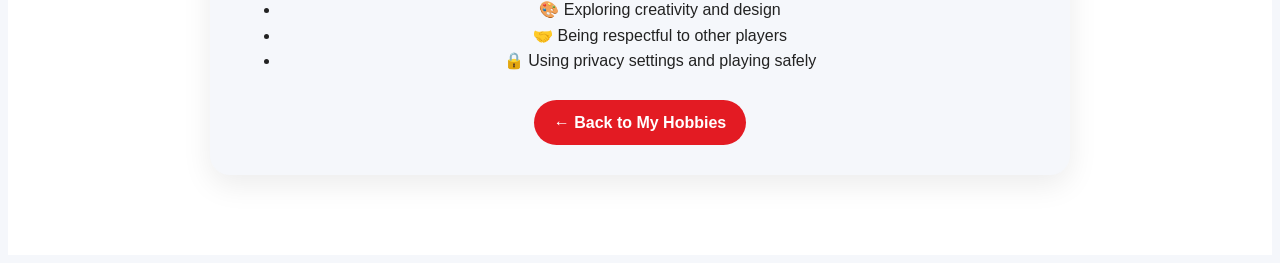
==== commit e84f5dd4: "Add files via upload" ====
--- a/index.html
+++ b/index.html
@@ -1,3 +1,4 @@
+```html
 <!DOCTYPE html>
 <html lang="en">
 
@@ -92,599 +93,287 @@
     </section>
 
 
-    <!-- HOBBIES -->
-    <section class="hobbies" id="hobbies">
-
-        <h2 class="heading">My <span>Hobbies</span></h2>
-
-        <div class="card-container">
-
-            <!-- FOOTBALL -->
-            <div class="card hobby-card">
-
-                <img
-                    src="football.jpg"
-                    alt="Football"
-                    class="hobby-image clickable-image"
-                    onclick="openImage(this.src)"
-                >
-
-                <div class="card-icon">⚽</div>
-
-                <h3>Football</h3>
-
-                <p>
-                    I love playing football.
-                    It is one of my favourite activities.
-                </p>
-
-                <a href="#football" class="hobby-button">
-                    Learn More
-                </a>
-
-            </div>
-
-
-            <!-- LIVERPOOL -->
-            <div class="card hobby-card">
-
-                <img
-                    src="liverpool.jpg"
-                    alt="Liverpool FC"
-                    class="hobby-image clickable-image"
-                    onclick="openImage(this.src)"
-                >
-
-                <div class="card-icon">🔴</div>
-
-                <h3>Liverpool FC</h3>
-
-                <p>
-                    I support Liverpool Football Club.
-                    I enjoy watching football and cheering
-                    for my team!
-                </p>
-
-                <a href="#liverpool" class="hobby-button">
-                    Learn More
-                </a>
-
-            </div>
-
-
-            <!-- VIDEO GAMES -->
-            <div class="card hobby-card">
-
-                <img
-                    src="gaming.jpg"
-                    alt="Video Games"
-                    class="hobby-image clickable-image"
-                    onclick="openImage(this.src)"
-                >
-
-                <div class="card-icon">🎮</div>
-
-                <h3>Video Games</h3>
-
-                <p>
-                    I enjoy playing video games
-                    during my free time.
-                </p>
-
-                <a href="#games" class="hobby-button">
-                    Learn More
-                </a>
-
-            </div>
-
-
-            <!-- ROBLOX -->
-            <div class="card hobby-card">
-
-                <img
-                    src="roblox.jpg"
-                    alt="Roblox"
-                    class="hobby-image clickable-image"
-                    onclick="openImage(this.src)"
-                >
-
-                <div class="card-icon">🕹️</div>
-
-                <h3>Roblox</h3>
-
-                <p>
-                    Roblox is one of my favourite games.
-                    I enjoy exploring different experiences.
-                </p>
-
-                <a href="#roblox" class="hobby-button">
-                    Learn More
-                </a>
-
-            </div>
-
-        </div>
-
-    </section>
-
-
-    <!-- FOOTBALL DETAILS -->
-    <section class="hobby-details" id="football">
-
-        <h2 class="heading">⚽ My <span>Football</span></h2>
-
-        <div class="details-box">
-
-            <img
-                src="football.jpg"
-                alt="Football"
-                class="details-image clickable-image"
-                onclick="openImage(this.src)"
-            >
-
-            <h3>Why I Love Football</h3>
-
-            <p>
-                Football is one of my favourite sports.
-                I enjoy playing football, learning new skills,
-                and watching football matches.
-            </p>
-
-            <p>
-                I hope to become a better football player
-                and continue improving my skills.
-            </p>
-
-        </div>
-
-    </section>
-
-
-    <!-- LIVERPOOL DETAILS -->
-    <section class="hobby-details" id="liverpool">
-
-        <h2 class="heading">🔴 My <span>Liverpool</span> Team</h2>
-
-        <div class="details-box">
-
-            <img
-                src="liverpool.jpg"
-                alt="Liverpool FC"
-                class="details-image clickable-image"
-                onclick="openImage(this.src)"
-            >
-
-            <h3>I Support Liverpool FC</h3>
-
-            <p>
-                Liverpool is my favourite football club.
-                I enjoy supporting the team and watching
-                football.
-            </p>
-
-            <p>
-                I will always cheer for my favourite team!
-            </p>
-
-        </div>
-
-    </section>
-
-
-    <!-- VIDEO GAMES DETAILS -->
-    <section class="hobby-details" id="games">
-
-        <h2 class="heading">🎮 My <span>Video Games</span></h2>
-
-        <div class="details-box">
-
-            <img
-                src="gaming.jpg"
-                alt="Video Games"
-                class="details-image clickable-image"
-                onclick="openImage(this.src)"
-            >
-
-            <h3>I Love Video Games</h3>
-
-            <p>
-                I enjoy playing video games in my free time.
-                Games can be fun and exciting.
-            </p>
-
-            <p>
-                I also make sure I balance gaming with
-                school, family time and other activities.
-            </p>
-
-        </div>
-
-    </section>
-
-
-    <!-- ROBLOX DETAILS -->
-    <section class="hobby-details" id="roblox">
-
-        <h2 class="heading">🕹️ My <span>Roblox</span></h2>
-
-        <div class="details-box">
-
-            <img
-                src="roblox.jpg"
-                alt="Roblox"
-                class="details-image clickable-image"
-                onclick="openImage(this.src)"
-            >
-
-            <h3>Roblox Is One Of My Favourite Games</h3>
-
-            <p>
-                I enjoy exploring different Roblox
-                experiences and having fun.
-            </p>
-
-        </div>
-
-    </section>
-
-
-    <!-- CODING -->
-    <section class="coding" id="coding">
-
-        <h2 class="heading">My <span>Coding Journey</span></h2>
-
-        <div class="coding-box">
-
-            <div class="big-icon">💻</div>
-
-            <h3>I Am Learning HTML!</h3>
-
-            <p>
-                I have a laptop and a lesson teacher
-                who teaches us how to code using HTML.
-            </p>
-
-            <p>
-                I am learning how to create websites
-                and make them look beautiful with CSS.
-            </p>
-
-            <p>
-                My dream is to become very good at
-                coding and create amazing things!
-            </p>
-
-            <div class="code-badges">
-                <span>HTML</span>
-                <span>CSS</span>
-                <span>💻 Technology</span>
-            </div>
-
-        </div>
-
-    </section>
-
-
-    <!-- FAMILY -->
-    <section class="family" id="family">
-
-        <h2 class="heading">My <span>Family</span></h2>
-
-        <p class="section-intro">
-            My family is an important part of my life.
-            I love my family!
-        </p>
-
-
-        <div class="card-container">
-
-
-            <!-- DAD -->
-            <div class="card family-card">
-
-                <img
-                    src="dad.jpeg"
-                    alt="My Dad"
-                    class="family-image clickable-image"
-                    onclick="openImage(this.src)"
-                >
-
-                <div class="card-icon">👨</div>
-
-                <h3>My Dad</h3>
-
-                <p>
-                    I love my dad.
-                </p>
-
-            </div>
-
-
-            <!-- MOM -->
-            <div class="card family-card">
-
-                <img
-                    src="mom.jpeg"
-                    alt="My Mom"
-                    class="family-image clickable-image"
-                    onclick="openImage(this.src)"
-                >
-
-                <div class="card-icon">👩</div>
-
-                <h3>My Mom</h3>
-
-                <p>
-                    I love my mom.
-                </p>
-
-            </div>
-
-
-            <!-- AUNT -->
-            <div class="card family-card">
-
-                <img
-                    src="aunt.jpeg"
-                    alt="My Aunt"
-                    class="family-image clickable-image"
-                    onclick="openImage(this.src)"
-                >
-
-                <div class="card-icon">👩‍🦱</div>
-
-                <h3>My Aunt</h3>
-
-                <p>
-                    I love my aunt.
-                </p>
-
-            </div>
-
-
-            <!-- SIBLINGS -->
-            <div class="card family-card">
-
-                <img
-                    src="siblings.jpeg"
-                    alt="My Brother and Sister"
-                    class="family-image clickable-image"
-                    onclick="openImage(this.src)"
-                >
-
-                <div class="card-icon">👧👦</div>
-
-                <h3>My Siblings</h3>
-
-                <p>
-                    I have a brother and a sister.
-                </p>
-
-            </div>
-
-        </div>
-
-    </section>
-
-
-    <!-- RESPONSIBILITIES -->
-    <section class="responsibilities" id="responsibilities">
-
-        <h2 class="heading">My <span>Responsibilities</span></h2>
-
-        <p class="section-intro">
-            I help at home by doing my chores
-            and keeping things clean.
-        </p>
-
-        <div class="chores-box">
-
-            <div class="chore">
-                <span>🛏️</span>
-                <div>
-                    <h3>Clean My Room</h3>
-                    <p>I keep my room neat and tidy.</p>
-                </div>
-            </div>
-
-            <div class="chore">
-                <span>🧹</span>
-                <div>
-                    <h3>Sweep My Room</h3>
-                    <p>I sweep my room to keep it clean.</p>
-                </div>
-            </div>
-
-            <div class="chore">
-                <span>🧼</span>
-                <div>
-                    <h3>Clean the Bathroom</h3>
-                    <p>I help to keep the bathroom clean.</p>
-                </div>
-            </div>
-
-        </div>
-
-        <p class="proud">
-            🌟 I am learning to be responsible
-            and helpful at home!
-        </p>
-
-    </section>
-
-
-    <!-- MY PHOTOS -->
-    <section class="photos" id="photos">
-
-        <h2 class="heading">My <span>Photos</span></h2>
-
-        <p class="section-intro">
-            Here are some of my favourite pictures.
-            Click a picture to make it bigger.
-        </p>
-
-        <div class="photo-gallery">
-
-            <div class="photo-card">
-                <img src="1.jpeg"
-                     alt="Chikaima photo 1"
-                     class="clickable-image"
-                     onclick="openImage(this.src)">
-            </div>
-
-            <div class="photo-card">
-                <img src="2.jpeg"
-                     alt="Chikaima photo 2"
-                     class="clickable-image"
-                     onclick="openImage(this.src)">
-            </div>
-
-            <div class="photo-card">
-                <img src="3.jpeg"
-                     alt="Chikaima photo 3"
-                     class="clickable-image"
-                     onclick="openImage(this.src)">
-            </div>
-
-            <div class="photo-card">
-                <img src="4.jpeg"
-                     alt="Chikaima photo 4"
-                     class="clickable-image"
-                     onclick="openImage(this.src)">
-            </div>
-
-            <div class="photo-card">
-                <img src="5.jpeg"
-                     alt="Chikaima photo 5"
-                     class="clickable-image"
-                     onclick="openImage(this.src)">
-            </div>
-
-            <div class="photo-card">
-                <img src="6.jpeg"
-                     alt="Chikaima photo 6"
-                     class="clickable-image"
-                     onclick="openImage(this.src)">
-            </div>
-
-            <div class="photo-card">
-                <img src="7.jpeg"
-                     alt="Chikaima photo 7"
-                     class="clickable-image"
-                     onclick="openImage(this.src)">
-            </div>
-
-            <div class="photo-card">
-                <img src="8.jpeg"
-                     alt="Chikaima photo 8"
-                     class="clickable-image"
-                     onclick="openImage(this.src)">
-            </div>
-
-            <div class="photo-card">
-                <img src="9.jpeg"
-                     alt="Chikaima photo 9"
-                     class="clickable-image"
-                     onclick="openImage(this.src)">
-            </div>
-
-        </div>
-
-    </section>
-
-
-    <!-- VIDEO -->
-    <section class="video-section" id="video">
-
-        <h2 class="heading">My <span>Video</span></h2>
-
-        <p class="section-intro">
-            Watch my video to learn more about me!
-        </p>
-
-        <div class="video-box">
-
-            <video controls>
-
-                <source src="video.mp4" type="video/mp4">
-
-                Your browser does not support the video tag.
-
-            </video>
-
-        </div>
-
-    </section>
-
-
-    <!-- GOALS -->
-    <section class="goals" id="goals">
-
-        <h2 class="heading">My <span>Dreams and Goals</span></h2>
-
-        <div class="goals-box">
-
-            <p>📚 Learn something new every day.</p>
-
-            <p>⚽ Improve my football skills.</p>
-
-            <p>🔴 Continue supporting Liverpool FC.</p>
-
-            <p>💻 Become better at HTML and CSS.</p>
-
-            <p>🎮 Enjoy games responsibly.</p>
-
-            <p>🌟 Become a successful person in the future.</p>
-
-        </div>
-
-    </section>
-
-
-    <!-- IMAGE POPUP -->
-    <div id="imageModal" class="image-modal" onclick="closeImage()">
-
-        <span class="close-button">&times;</span>
-
-        <img id="largeImage" src="" alt="Large view">
-
-    </div>
-
-
-    <!-- FOOTER -->
-    <footer>
-
-        <h2>Made with ❤️ by Chikaima</h2>
-
-        <p>Football Fan | Gamer | Young Coder</p>
-
-        <p class="copyright">
-            &copy; 2026 Chikaima's Portfolio
-        </p>
-
-    </footer>
-
-
-    <!-- JAVASCRIPT FOR LARGE IMAGES -->
-    <script>
-
-        function openImage(imageSource) {
-
-            document.getElementById("imageModal").style.display = "flex";
-
-            document.getElementById("largeImage").src = imageSource;
-
-        }
-
-
-        function closeImage() {
-
-            document.getElementById("imageModal").style.display = "none";
-
-        }
-
-    </script>
-
-</body>
-
-</html>
+<!-- MY HOBBIES -->
+<section class="hobbies" id="hobbies">
+
+    <h2 class="heading">My <span>Hobbies</span></h2>
+
+    <p class="section-intro">
+        These are some of the things I enjoy doing!
+    </p>
+
+    <div class="card-container">
+
+        <!-- FOOTBALL CARD -->
+        <div class="card hobby-card football-card">
+            <a href="#football" class="hobby-image-link">
+                <img src="football.jpeg" alt="Football"
+                     class="hobby-image">
+            </a>
+
+            <div class="card-icon">⚽</div>
+            <h3>Football</h3>
+
+            <p>I love playing football, improving my skills
+               and learning about the game.</p>
+
+            <a href="#football" class="hobby-button">
+                Explore Football
+            </a>
+        </div>
+
+        <!-- LIVERPOOL CARD -->
+        <div class="card hobby-card liverpool-card">
+            <a href="#liverpool" class="hobby-image-link">
+                <img src="liverpool.jpeg" alt="Liverpool FC"
+                     class="hobby-image">
+            </a>
+
+            <div class="card-icon">🔴</div>
+            <h3>Liverpool FC</h3>
+
+            <p>Liverpool is my favourite football club.
+               I enjoy cheering for my team!</p>
+
+            <a href="#liverpool" class="hobby-button">
+                Explore Liverpool
+            </a>
+        </div>
+
+        <!-- GAMING CARD -->
+        <div class="card hobby-card gaming-card">
+            <a href="#gaming" class="hobby-image-link">
+                <img src="gam.jpeg" alt="Video gaming"
+                     class="hobby-image">
+            </a>
+
+            <div class="card-icon">🎮</div>
+            <h3>Gaming</h3>
+
+            <p>I enjoy video games in my free time
+               while balancing school and other activities.</p>
+
+            <a href="#gaming" class="hobby-button">
+                Explore Gaming
+            </a>
+        </div>
+
+        <!-- ROBLOX CARD -->
+        <div class="card hobby-card roblox-card">
+            <a href="#roblox" class="hobby-image-link">
+                <img src="roblox.jpeg" alt="Roblox"
+                     class="hobby-image">
+            </a>
+
+            <div class="card-icon">🕹️</div>
+            <h3>Roblox</h3>
+
+            <p>I enjoy exploring different Roblox experiences
+               and using my imagination.</p>
+
+            <a href="#roblox" class="hobby-button">
+                Explore Roblox
+            </a>
+        </div>
+
+    </div>
+</section>
+
+
+<!-- FOOTBALL DETAILS -->
+<section class="hobby-details football-details" id="football">
+
+    <div class="details-box">
+        <span class="detail-emoji">⚽</span>
+        <h2 class="heading">My <span>Football</span> World</h2>
+
+        <img src="football.jpeg" alt="My favourite sport, football"
+             class="details-image clickable-image"
+             onclick="openImage(this.src)">
+
+        <h3>Why I Love Football</h3>
+
+        <p>
+            Football is a team sport played between two teams.
+            Each team tries to score goals by getting the ball
+            into the other team's goal.
+        </p>
+
+        <p>
+            I love playing football, practising my passing,
+            dribbling and shooting, and learning new skills.
+        </p>
+
+        <h3>Things Football Teaches Me</h3>
+
+        <ul class="detail-list">
+            <li>⚽ Teamwork and cooperation</li>
+            <li>🤝 Respect for teammates and opponents</li>
+            <li>🎯 Practice, patience and concentration</li>
+            <li>🏆 Never giving up when learning something new</li>
+        </ul>
+
+        <a href="#hobbies" class="hobby-button">← Back to My Hobbies</a>
+    </div>
+
+</section>
+
+
+<!-- LIVERPOOL FC DETAILS -->
+<section class="hobby-details liverpool-details" id="liverpool">
+
+    <div class="details-box">
+        <span class="detail-emoji">🔴</span>
+        <h2 class="heading">My Favourite Team: <span>Liverpool FC</span></h2>
+
+        <img src="liverpool.jpeg" alt="Liverpool Football Club"
+             class="details-image clickable-image"
+             onclick="openImage(this.src)">
+
+        <h3>You'll Never Walk Alone!</h3>
+
+        <p>
+            Liverpool Football Club is a professional football
+            club from Liverpool, England. The club plays its
+            home matches at Anfield.
+        </p>
+
+        <p>
+            I support Liverpool FC because it is my favourite
+            team. I enjoy following football and cheering
+            for Liverpool.
+        </p>
+
+        <h3>What I Like About Football Clubs</h3>
+
+        <ul class="detail-list">
+            <li>🔴 The team's famous red colours</li>
+            <li>🏟️ The excitement of football matches</li>
+            <li>👏 Fans supporting their team together</li>
+            <li>⚽ Players working together as a team</li>
+        </ul>
+
+        <a href="#hobbies" class="hobby-button">← Back to My Hobbies</a>
+    </div>
+
+</section>
+
+
+<!-- GAMING DETAILS -->
+<section class="hobby-details gaming-details" id="gaming">
+
+    <div class="details-box">
+        <span class="detail-emoji">🎮</span>
+        <h2 class="heading">My <span>Gaming World</span></h2>
+
+        <img src="document 2.html" alt="Video games"
+             class="details-image clickable-image"
+             onclick="openImage(this.src)">
+
+        <h3>Why I Enjoy Video Games</h3>
+
+        <p>
+            Video games can be entertaining and can introduce
+            players to puzzles, challenges, stories and
+            creative worlds.
+        </p>
+
+        <p>
+            I enjoy gaming during my free time. I also make
+            time for schoolwork, sleep, exercise and family.
+        </p>
+
+        <h3>My Gaming Values</h3>
+
+        <ul class="detail-list">
+            <li>🎯 Learn from challenges and mistakes</li>
+            <li>🧠 Try puzzles and problem-solving games</li>
+            <li>⏰ Take breaks and balance my screen time</li>
+            <li>🔒 Keep personal information private online</li>
+        </ul>
+
+        <a href="#hobbies" class="hobby-button">← Back to My Hobbies</a>
+    </div>
+
+</section>
+
+
+<!-- ROBLOX DETAILS -->
+<section class="hobby-details roblox-details" id="roblox">
+
+    <div class="details-box">
+        <span class="detail-emoji">🕹️</span>
+        <h2 class="heading">My <span>Roblox World</span></h2>
+
+        <img src="roblox.jpeg" alt="Roblox gaming"
+             class="details-image clickable-image"
+             onclick="openImage(this.src)">
+
+        <h3>Why I Enjoy Roblox</h3>
+
+        <p>
+            Roblox is an online platform where people can
+            explore many different experiences created by
+            developers and other users.
+        </p>
+
+        <p>
+            I enjoy discovering different experiences,
+            exploring virtual worlds and using my imagination.
+        </p>
+        
+<!-- MY FAMILY SECTION -->
+<section id="family" class="family-section">
+    <h2>👨‍👩‍👧‍👦 My Family</h2>
+
+    <p>
+        My family is very important to me. I have a dad, a mom,
+        an aunt, a brother and a sister. I love my family because
+        they care about me and support me.
+    </p>
+
+    <div class="family-container">
+
+        <div class="family-card">
+            <img src="dad.jpeg" alt="My Dad">
+            <h3>My Dad</h3>
+            <p>My dad is an important person in my life.</p>
+        </div>
+
+        <div class="family-card">
+            <img src="mom.jpeg" alt="My Mom">
+            <h3>My Mom</h3>
+            <p>My mom cares for me and supports me.</p>
+        </div>
+
+        <div class="family-card">
+            <img src="aunt.jpg" alt="My Aunt">
+            <h3>My Aunt</h3>
+            <p>My aunt is a special member of my family.</p>
+        </div>
+
+        <div class="family-card">
+            <img src="siblings.jpeg" alt="My Brother and Sister">
+            <h3>My Brother and Sister</h3>
+            <p>I enjoy having my brother and sister in my family.</p>
+        </div>
+
+    </div>
+
+</section>
+
+
+
+        <h3>What I Can Learn</h3>
+
+        <ul class="detail-list">
+            <li>🧩 Solving problems</li>
+            <li>🎨 Exploring creativity and design</li>
+            <li>🤝 Being respectful to other players</li>
+            <li>🔒 Using privacy settings and playing safely</li>
+        </ul>
+
+        <a href="#hobbies" class="hobby-button">← Back to My Hobbies</a>
+    </div>
+
+</section>
--- a/style_video_updated.css
+++ b/style_video_updated.css
@@ -1,3 +1,956 @@
+```css
+/* =========================================
+   GENERAL SETTINGS
+========================================= */
+
+* {
+    margin: 0;
+    padding: 0;
+    box-sizing: border-box;
+    scroll-behavior: smooth;
+}
+
+body {
+    font-family: Arial, Helvetica, sans-serif;
+    line-height: 1.6;
+    background: #f5f7fb;
+    color: #222;
+}
+
+section {
+    padding: 90px 8%;
+}
+
+img {
+    max-width: 100%;
+    display: block;
+}
+
+
+/* =========================================
+   HEADER / NAVIGATION
+========================================= */
+
+header {
+    position: fixed;
+    top: 0;
+    left: 0;
+
+    width: 100%;
+
+    padding: 20px 8%;
+
+    display: flex;
+    justify-content: space-between;
+    align-items: center;
+
+    background: rgba(255, 255, 255, 0.96);
+
+    box-shadow: 0 2px 15px rgba(0, 0, 0, 0.1);
+
+    z-index: 1000;
+}
+
+.logo {
+    font-size: 28px;
+    font-weight: bold;
+
+    color: #111;
+
+    text-decoration: none;
+}
+
+.logo span {
+    color: #e31b23;
+}
+
+nav {
+    display: flex;
+    gap: 20px;
+    flex-wrap: wrap;
+}
+
+nav a {
+    text-decoration: none;
+
+    color: #222;
+
+    font-size: 15px;
+
+    font-weight: bold;
+
+    transition: 0.3s;
+}
+
+nav a:hover {
+    color: #e31b23;
+}
+
+
+/* =========================================
+   HOME / HERO
+========================================= */
+
+.hero {
+    min-height: 100vh;
+
+    display: flex;
+    justify-content: center;
+    align-items: center;
+
+    text-align: center;
+
+    background: linear-gradient(
+        135deg,
+        #e8f0ff,
+        #ffffff
+    );
+
+    padding-top: 130px;
+}
+
+.hero-content {
+    max-width: 800px;
+}
+
+.profile-pic {
+    width: 190px;
+    height: 190px;
+
+    object-fit: cover;
+
+    border-radius: 50%;
+
+    margin: 0 auto 25px;
+
+    border: 6px solid #e31b23;
+
+    box-shadow: 0 10px 30px rgba(0, 0, 0, 0.2);
+}
+
+.hero h1 {
+    font-size: 50px;
+    margin-bottom: 10px;
+}
+
+.hero h1 span {
+    color: #e31b23;
+}
+
+.hero h2 {
+    font-size: 25px;
+    margin-bottom: 20px;
+}
+
+.hero p {
+    font-size: 18px;
+
+    max-width: 650px;
+
+    margin: 0 auto 30px;
+}
+
+
+/* =========================================
+   BUTTON
+========================================= */
+
+.btn {
+    display: inline-block;
+
+    padding: 13px 28px;
+
+    background: #e31b23;
+
+    color: white;
+
+    text-decoration: none;
+
+    border-radius: 30px;
+
+    font-weight: bold;
+
+    transition: 0.3s;
+}
+
+.btn:hover {
+    background: #b80008;
+
+    transform: translateY(-3px);
+}
+
+
+/* =========================================
+   SECTION HEADINGS
+========================================= */
+
+.heading {
+    text-align: center;
+
+    font-size: 38px;
+
+    margin-bottom: 40px;
+}
+
+.heading span {
+    color: #e31b23;
+}
+
+.section-intro {
+    text-align: center;
+
+    max-width: 700px;
+
+    margin: -20px auto 40px;
+
+    font-size: 18px;
+}
+
+
+/* =========================================
+   ABOUT
+========================================= */
+
+.about {
+    background: white;
+
+    text-align: center;
+}
+
+.about-box {
+    max-width: 800px;
+
+    margin: auto;
+
+    padding: 40px;
+
+    background: #f5f7fb;
+
+    border-radius: 20px;
+
+    box-shadow: 0 10px 30px rgba(0, 0, 0, 0.08);
+}
+
+.big-icon {
+    font-size: 70px;
+
+    margin-bottom: 15px;
+}
+
+.about-box h3 {
+    font-size: 27px;
+
+    margin-bottom: 20px;
+}
+
+.about-box p {
+    margin-bottom: 15px;
+
+    font-size: 17px;
+}
+
+
+/* =========================================
+   HOBBIES
+========================================= */
+
+.hobbies {
+    background: #f5f7fb;
+}
+
+.card-container {
+    display: grid;
+
+    grid-template-columns: repeat(4, 1fr);
+
+    gap: 25px;
+}
+
+.card {
+    background: white;
+
+    padding: 25px;
+
+    border-radius: 20px;
+
+    text-align: center;
+
+    box-shadow: 0 8px 25px rgba(0, 0, 0, 0.08);
+
+    transition: 0.3s;
+}
+
+.card:hover {
+    transform: translateY(-8px);
+
+    box-shadow: 0 15px 35px rgba(0, 0, 0, 0.14);
+}
+
+.card-icon {
+    font-size: 50px;
+
+    margin: 10px 0;
+}
+
+.card h3 {
+    font-size: 22px;
+
+    margin-bottom: 10px;
+}
+
+.card p {
+    font-size: 15px;
+}
+
+
+/* =========================================
+   HOBBY IMAGES
+========================================= */
+
+.hobby-image {
+    width: 100%;
+
+    height: 180px;
+
+    object-fit: cover;
+
+    border-radius: 15px;
+
+    margin-bottom: 15px;
+}
+
+.clickable-image {
+    cursor: pointer;
+
+    transition:
+        transform 0.3s ease,
+        box-shadow 0.3s ease;
+}
+
+.clickable-image:hover {
+    transform: scale(1.04);
+
+    box-shadow:
+        0 10px 25px rgba(0, 0, 0, 0.2);
+}
+
+
+/* =========================================
+   HOBBY BUTTON
+========================================= */
+
+.hobby-button {
+    display: inline-block;
+
+    margin-top: 18px;
+
+    padding: 9px 18px;
+
+    background: #e31b23;
+
+    color: white;
+
+    text-decoration: none;
+
+    border-radius: 25px;
+
+    font-weight: bold;
+
+    transition: 0.3s;
+}
+
+.hobby-button:hover {
+    background: #b80008;
+
+    transform: scale(1.05);
+}
+
+
+/* =========================================
+   HOBBY DETAILS
+========================================= */
+
+.hobby-details {
+    background: white;
+
+    text-align: center;
+}
+
+.details-box {
+    max-width: 850px;
+
+    margin: auto;
+
+    padding: 35px;
+
+    background: #f5f7fb;
+
+    border-radius: 20px;
+
+    box-shadow: 0 10px 30px rgba(0, 0, 0, 0.08);
+}
+
+.details-image {
+    width: 100%;
+
+    max-width: 650px;
+
+    height: 350px;
+
+    object-fit: cover;
+
+    border-radius: 20px;
+
+    margin: 0 auto 25px;
+}
+
+.details-box h3 {
+    font-size: 27px;
+
+    margin-bottom: 15px;
+}
+
+.details-box p {
+    font-size: 17px;
+
+    margin-bottom: 15px;
+}
+
+
+/* =========================================
+   CODING
+========================================= */
+
+.coding {
+    background: #e8f0ff;
+
+    text-align: center;
+}
+
+.coding-box {
+    max-width: 800px;
+
+    margin: auto;
+
+    padding: 40px;
+
+    background: white;
+
+    border-radius: 20px;
+
+    box-shadow: 0 10px 30px rgba(0, 0, 0, 0.08);
+}
+
+.coding-box h3 {
+    font-size: 27px;
+
+    margin-bottom: 20px;
+}
+
+.coding-box p {
+    font-size: 17px;
+
+    margin-bottom: 15px;
+}
+
+.code-badges {
+    display: flex;
+
+    justify-content: center;
+
+    gap: 12px;
+
+    flex-wrap: wrap;
+
+    margin-top: 25px;
+}
+
+.code-badges span {
+    background: #111;
+
+    color: white;
+
+    padding: 9px 18px;
+
+    border-radius: 20px;
+
+    font-weight: bold;
+}
+
+
+/* =========================================
+   FAMILY
+========================================= */
+
+.family {
+    background: #f5f7fb;
+
+    text-align: center;
+}
+
+.family-card {
+    overflow: hidden;
+}
+
+.family-image {
+    width: 100%;
+
+    height: 200px;
+
+    object-fit: cover;
+
+    border-radius: 15px;
+
+    margin-bottom: 15px;
+}
+
+
+/* =========================================
+   RESPONSIBILITIES
+========================================= */
+
+.responsibilities {
+    background: white;
+
+    text-align: center;
+}
+
+.chores-box {
+    max-width: 800px;
+
+    margin: auto;
+
+    display: flex;
+
+    flex-direction: column;
+
+    gap: 20px;
+}
+
+.chore {
+    display: flex;
+
+    align-items: center;
+
+    gap: 20px;
+
+    padding: 25px;
+
+    background: #f5f7fb;
+
+    border-radius: 15px;
+
+    text-align: left;
+
+    box-shadow: 0 5px 20px rgba(0, 0, 0, 0.07);
+}
+
+.chore > span {
+    font-size: 45px;
+}
+
+.chore h3 {
+    font-size: 21px;
+
+    margin-bottom: 5px;
+}
+
+.proud {
+    margin-top: 30px;
+
+    font-size: 20px;
+
+    font-weight: bold;
+}
+
+
+/* =========================================
+   PHOTOS
+========================================= */
+
+.photos {
+    background: #e8f0ff;
+}
+
+.photo-gallery {
+    display: grid;
+
+    grid-template-columns: repeat(3, 1fr);
+
+    gap: 20px;
+}
+
+.photo-card {
+    background: white;
+
+    padding: 10px;
+
+    border-radius: 15px;
+
+    box-shadow: 0 8px 20px rgba(0, 0, 0, 0.1);
+
+    overflow: hidden;
+}
+
+.photo-card img {
+    width: 100%;
+
+    height: 250px;
+
+    object-fit: cover;
+
+    border-radius: 10px;
+}
+
+
+/* =========================================
+   VIDEO
+========================================= */
+
+.video-section {
+    background: white;
+
+    text-align: center;
+}
+
+.video-box {
+    max-width: 900px;
+
+    margin: auto;
+
+    background: #111;
+
+    padding: 15px;
+
+    border-radius: 20px;
+
+    box-shadow: 0 10px 35px rgba(0, 0, 0, 0.2);
+}
+
+.video-box video {
+    width: 100%;
+
+    max-height: 550px;
+
+    border-radius: 12px;
+
+    display: block;
+}
+
+
+/* =========================================
+   GOALS
+========================================= */
+
+.goals {
+    background: #f5f7fb;
+
+    text-align: center;
+}
+
+.goals-box {
+    max-width: 750px;
+
+    margin: auto;
+
+    background: white;
+
+    padding: 35px;
+
+    border-radius: 20px;
+
+    box-shadow: 0 10px 30px rgba(0, 0, 0, 0.08);
+}
+
+.goals-box p {
+    font-size: 19px;
+
+    padding: 15px;
+
+    border-bottom: 1px solid #ddd;
+}
+
+.goals-box p:last-child {
+    border-bottom: none;
+}
+
+
+/* =========================================
+   LARGE IMAGE POPUP
+========================================= */
+
+.image-modal {
+    display: none;
+
+    position: fixed;
+
+    z-index: 9999;
+
+    left: 0;
+
+    top: 0;
+
+    width: 100%;
+
+    height: 100%;
+
+    background: rgba(0, 0, 0, 0.92);
+
+    justify-content: center;
+
+    align-items: center;
+
+    padding: 20px;
+}
+
+.image-modal img {
+    max-width: 90%;
+
+    max-height: 90vh;
+
+    object-fit: contain;
+
+    border-radius: 15px;
+
+    box-shadow:
+        0 0 30px rgba(255, 255, 255, 0.3);
+}
+
+.close-button {
+    position: absolute;
+
+    top: 15px;
+
+    right: 30px;
+
+    font-size: 55px;
+
+    color: white;
+
+    cursor: pointer;
+
+    font-weight: bold;
+
+    line-height: 1;
+
+    transition: 0.3s;
+}
+
+.close-button:hover {
+    transform: scale(1.2);
+}
+
+
+/* =========================================
+   FOOTER
+========================================= */
+
+footer {
+    background: #111;
+
+    color: white;
+
+    text-align: center;
+
+    padding: 40px 20px;
+}
+
+footer h2 {
+    margin-bottom: 10px;
+}
+
+footer p {
+    margin-bottom: 8px;
+}
+
+.copyright {
+    color: #aaa;
+
+    margin-top: 20px;
+}
+
+
+/* =========================================
+   TABLETS
+========================================= */
+
+@media (max-width: 1000px) {
+
+    header {
+        padding: 18px 5%;
+    }
+
+    nav {
+        gap: 12px;
+    }
+
+    nav a {
+        font-size: 13px;
+    }
+
+    section {
+        padding: 80px 5%;
+    }
+
+    .card-container {
+        grid-template-columns: repeat(2, 1fr);
+    }
+
+    .photo-gallery {
+        grid-template-columns: repeat(2, 1fr);
+    }
+
+    .hero h1 {
+        font-size: 42px;
+    }
+}
+
+
+/* =========================================
+   MOBILE PHONES
+========================================= */
+
+@media (max-width: 650px) {
+
+    header {
+        position: relative;
+
+        flex-direction: column;
+
+        gap: 15px;
+
+        padding: 18px 5%;
+    }
+
+    nav {
+        justify-content: center;
+
+        gap: 10px;
+    }
+
+    nav a {
+        font-size: 12px;
+    }
+
+    section {
+        padding: 65px 5%;
+    }
+
+    .hero {
+        min-height: auto;
+
+        padding-top: 80px;
+
+        padding-bottom: 80px;
+    }
+
+    .hero h1 {
+        font-size: 34px;
+    }
+
+    .hero h2 {
+        font-size: 20px;
+    }
+
+    .hero p {
+        font-size: 16px;
+    }
+
+    .profile-pic {
+        width: 150px;
+
+        height: 150px;
+    }
+
+    .heading {
+        font-size: 30px;
+    }
+
+    .card-container {
+        grid-template-columns: 1fr;
+    }
+
+    .photo-gallery {
+        grid-template-columns: 1fr;
+    }
+
+    .photo-card img {
+        height: 280px;
+    }
+
+    .about-box,
+    .coding-box,
+    .details-box,
+    .goals-box {
+        padding: 25px;
+    }
+
+    .details-image {
+        height: 250px;
+    }
+
+    .chore {
+        padding: 18px;
+
+        gap: 12px;
+    }
+
+    .chore > span {
+        font-size: 35px;
+    }
+
+    .image-modal img {
+        max-width: 95%;
+
+        max-height: 80vh;
+    }
+
+    .close-button {
+        top: 10px;
+
+        right: 20px;
+
+        font-size: 42px;
+    }
+
+    footer {
+        padding: 30px 15px;
+    }
+}
+
+
+/* =========================================
+   VERY SMALL PHONES
+========================================= */
+
+@media (max-width: 400px) {
+
+    .hero h1 {
+        font-size: 29px;
+    }
+
+    .hero h2 {
+        font-size: 18px;
+    }
+
+    .heading {
+        font-size: 27px;
+    }
+
+    nav {
+        gap: 7px;
+    }
+
+    nav a {
+        font-size: 11px;
+    }
+
+    .photo-card img {
+        height: 230px;
+    }
+
+}
+```
 ```css
 /* =========================================
    CLICKABLE IMAGES
@@ -163,4 +1116,4 @@
     }
 
 }
-```
+```
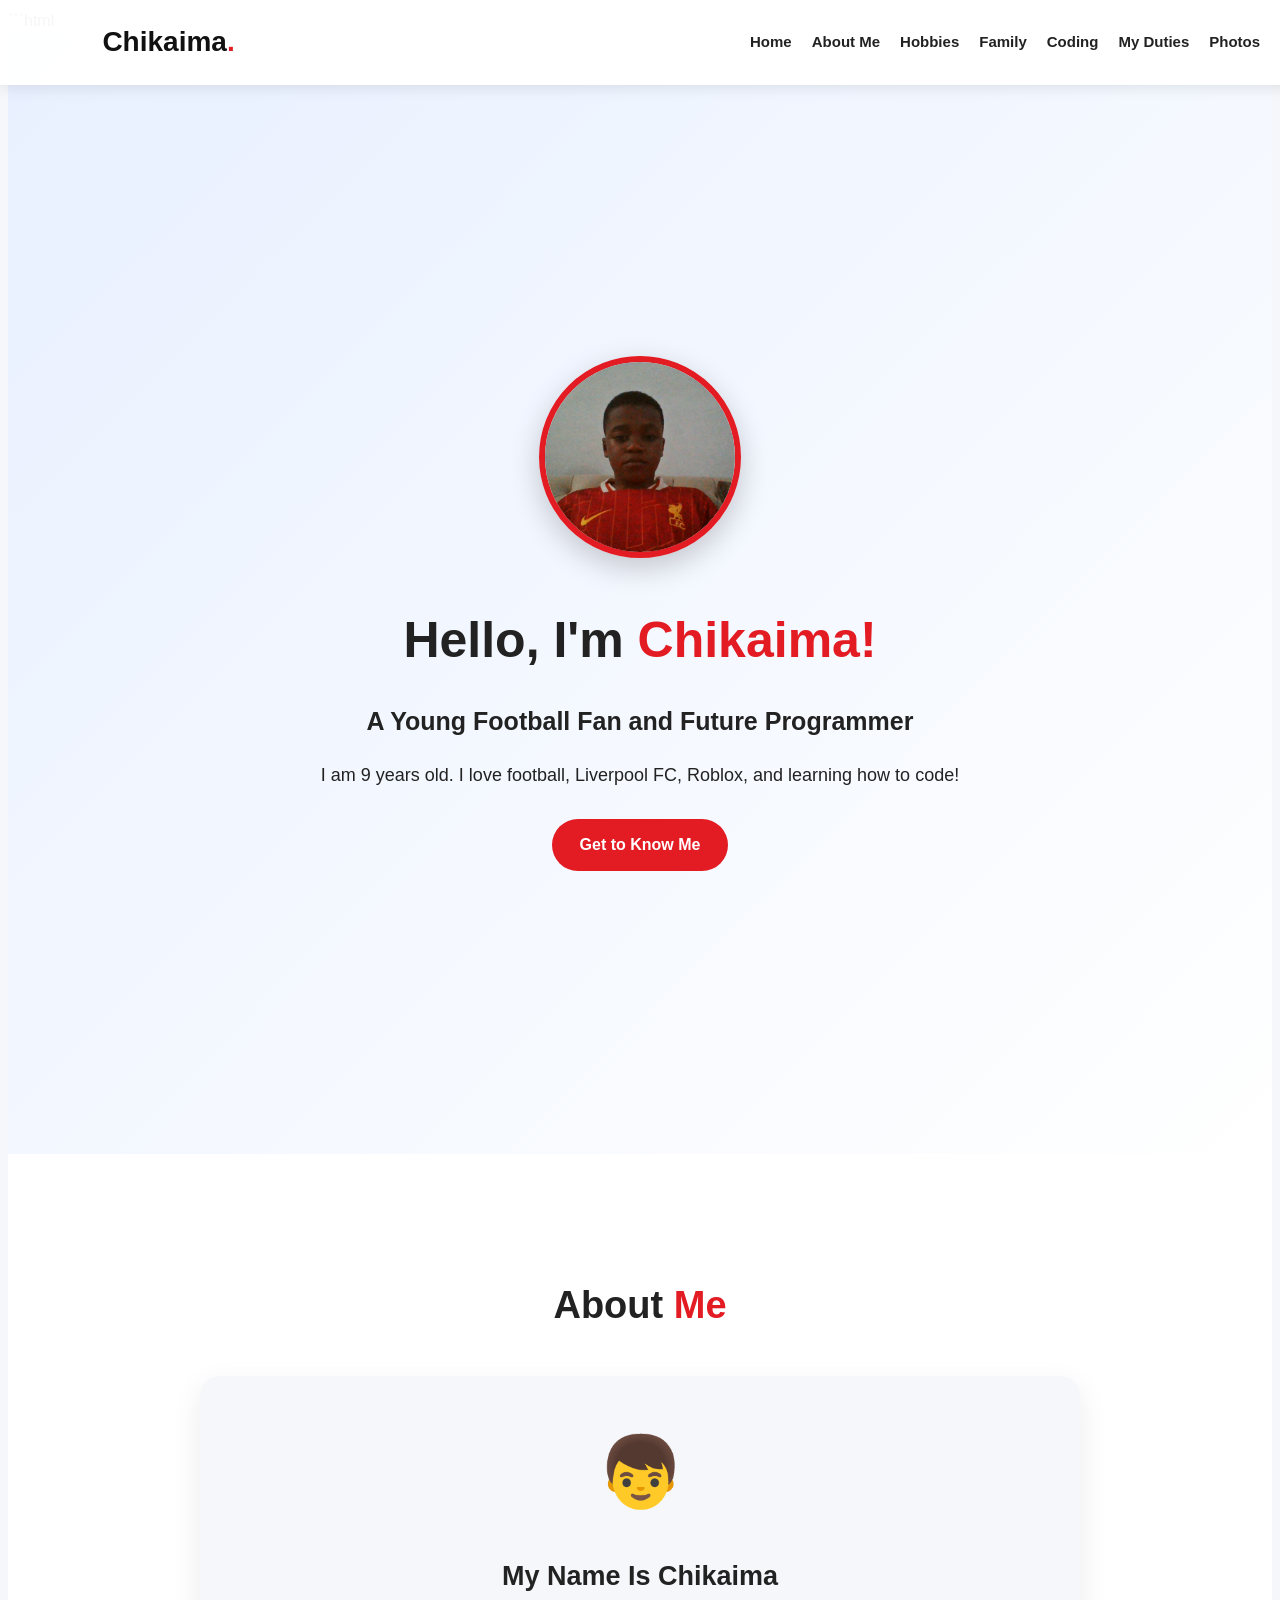
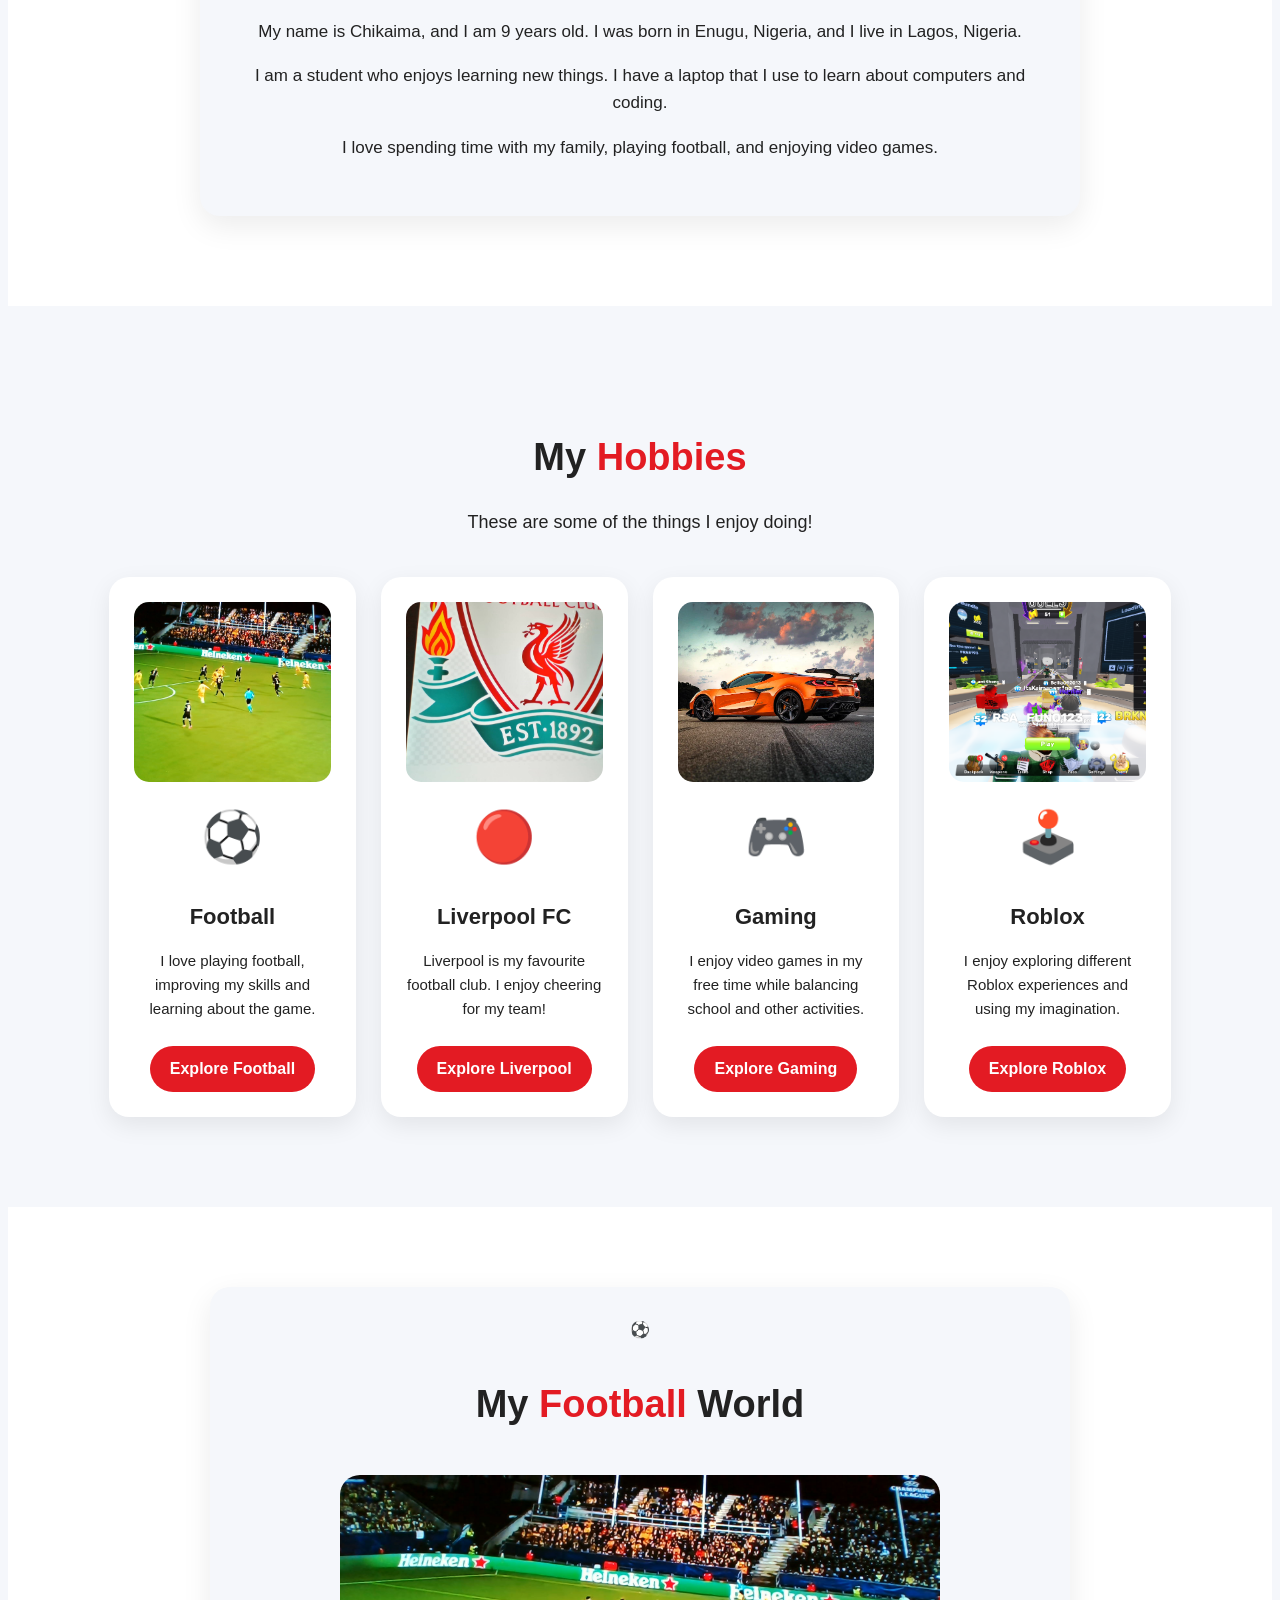
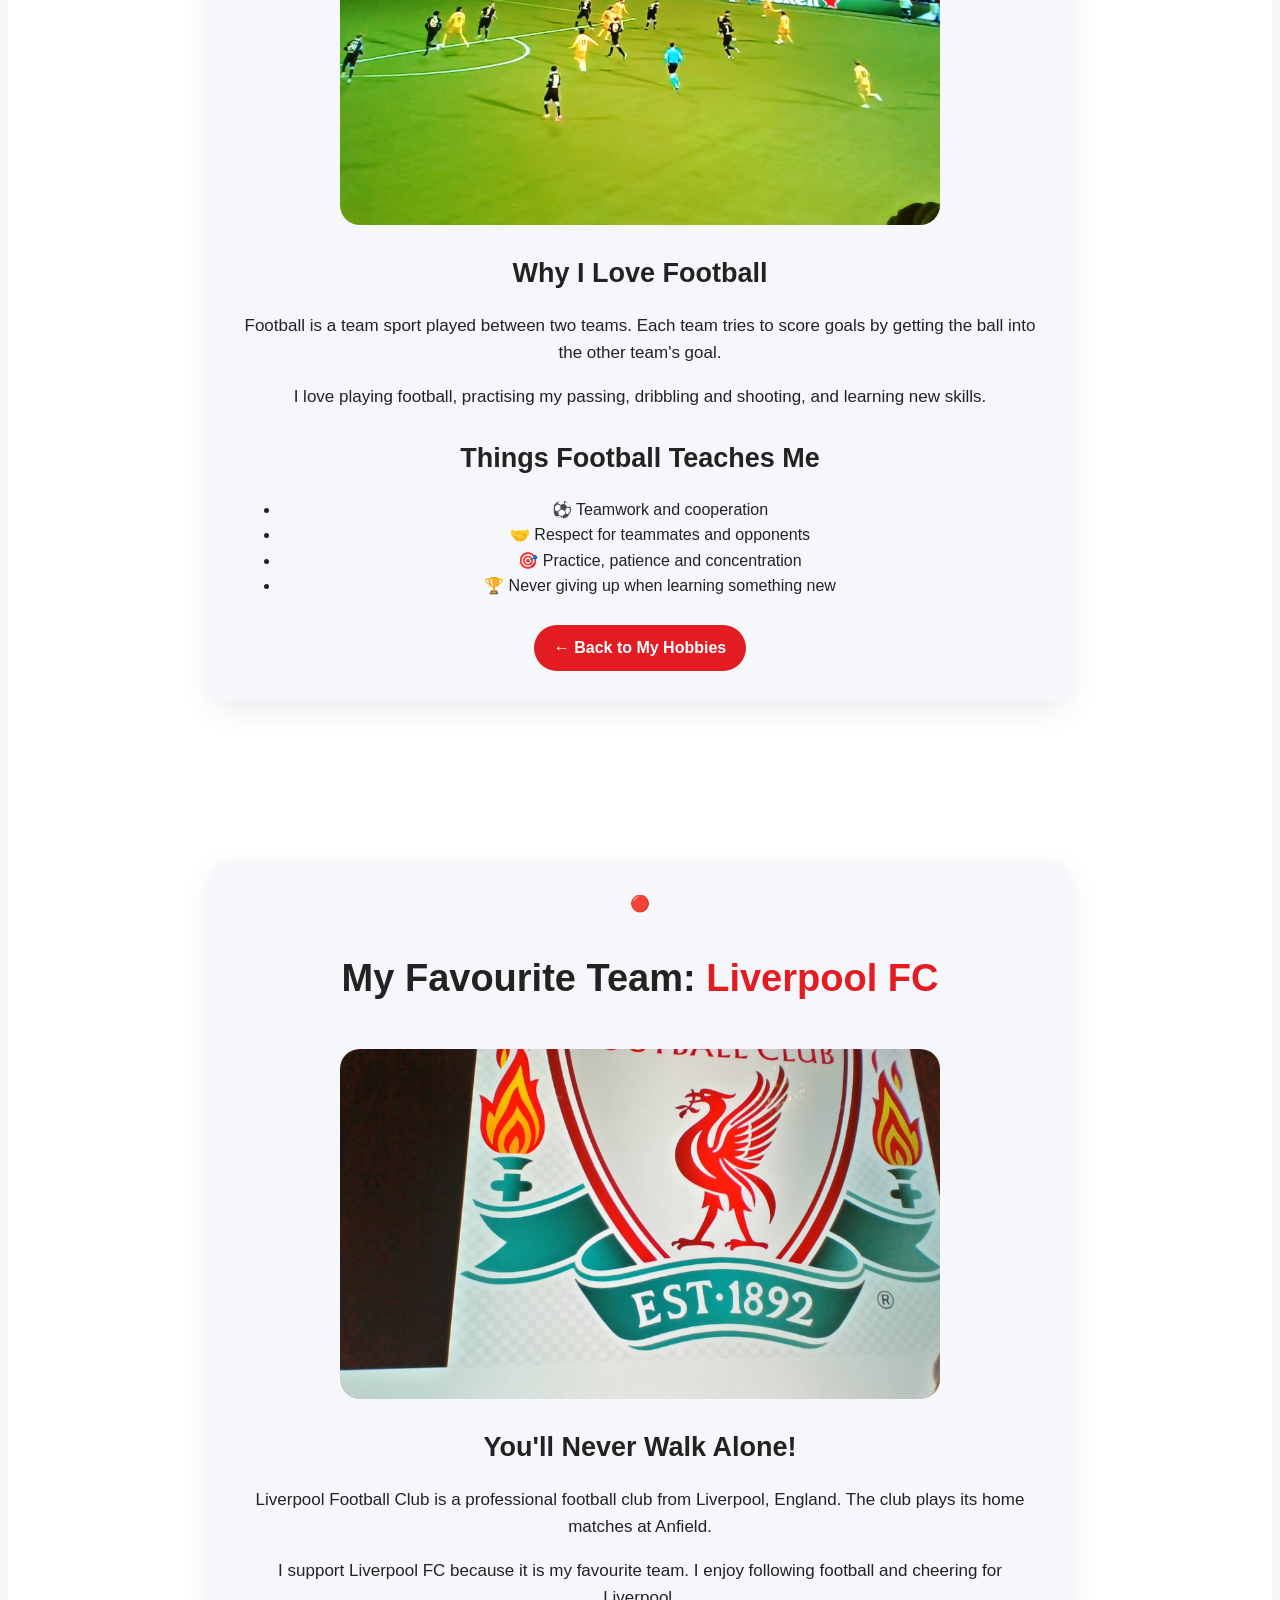
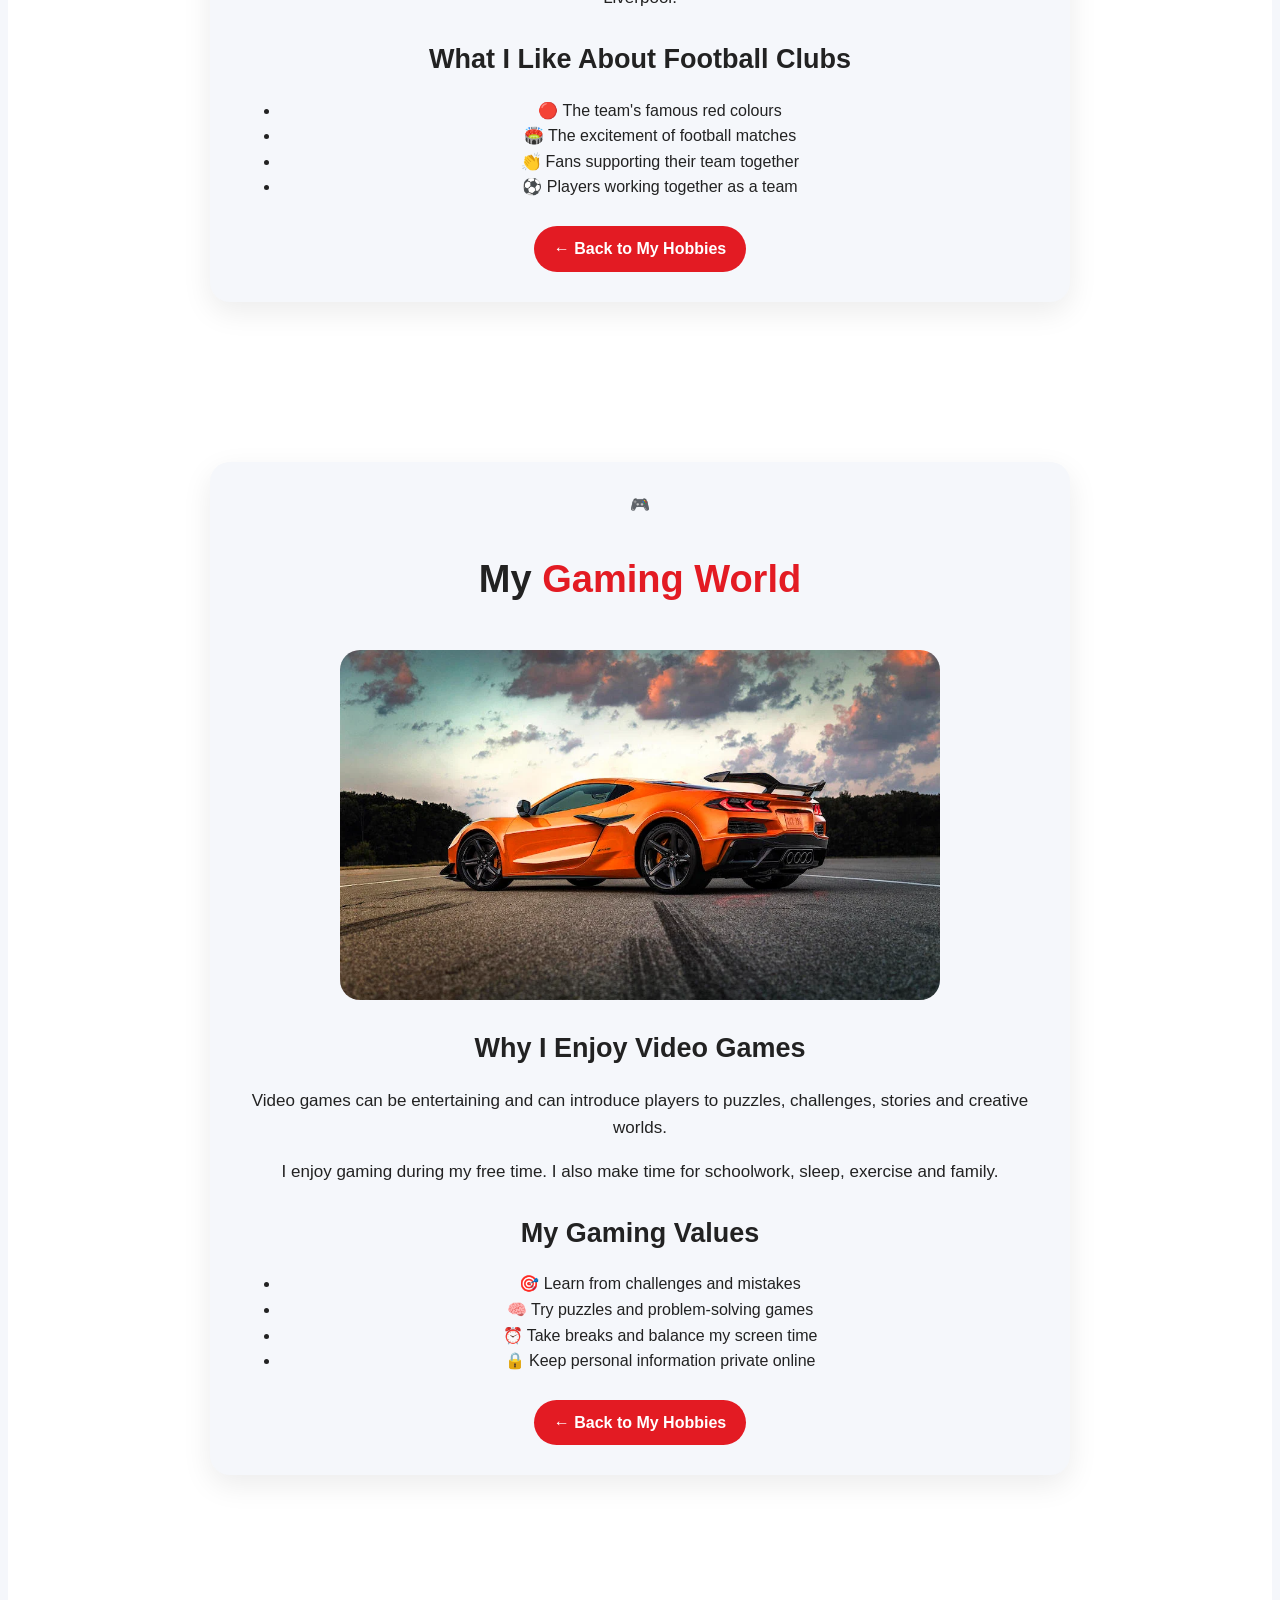
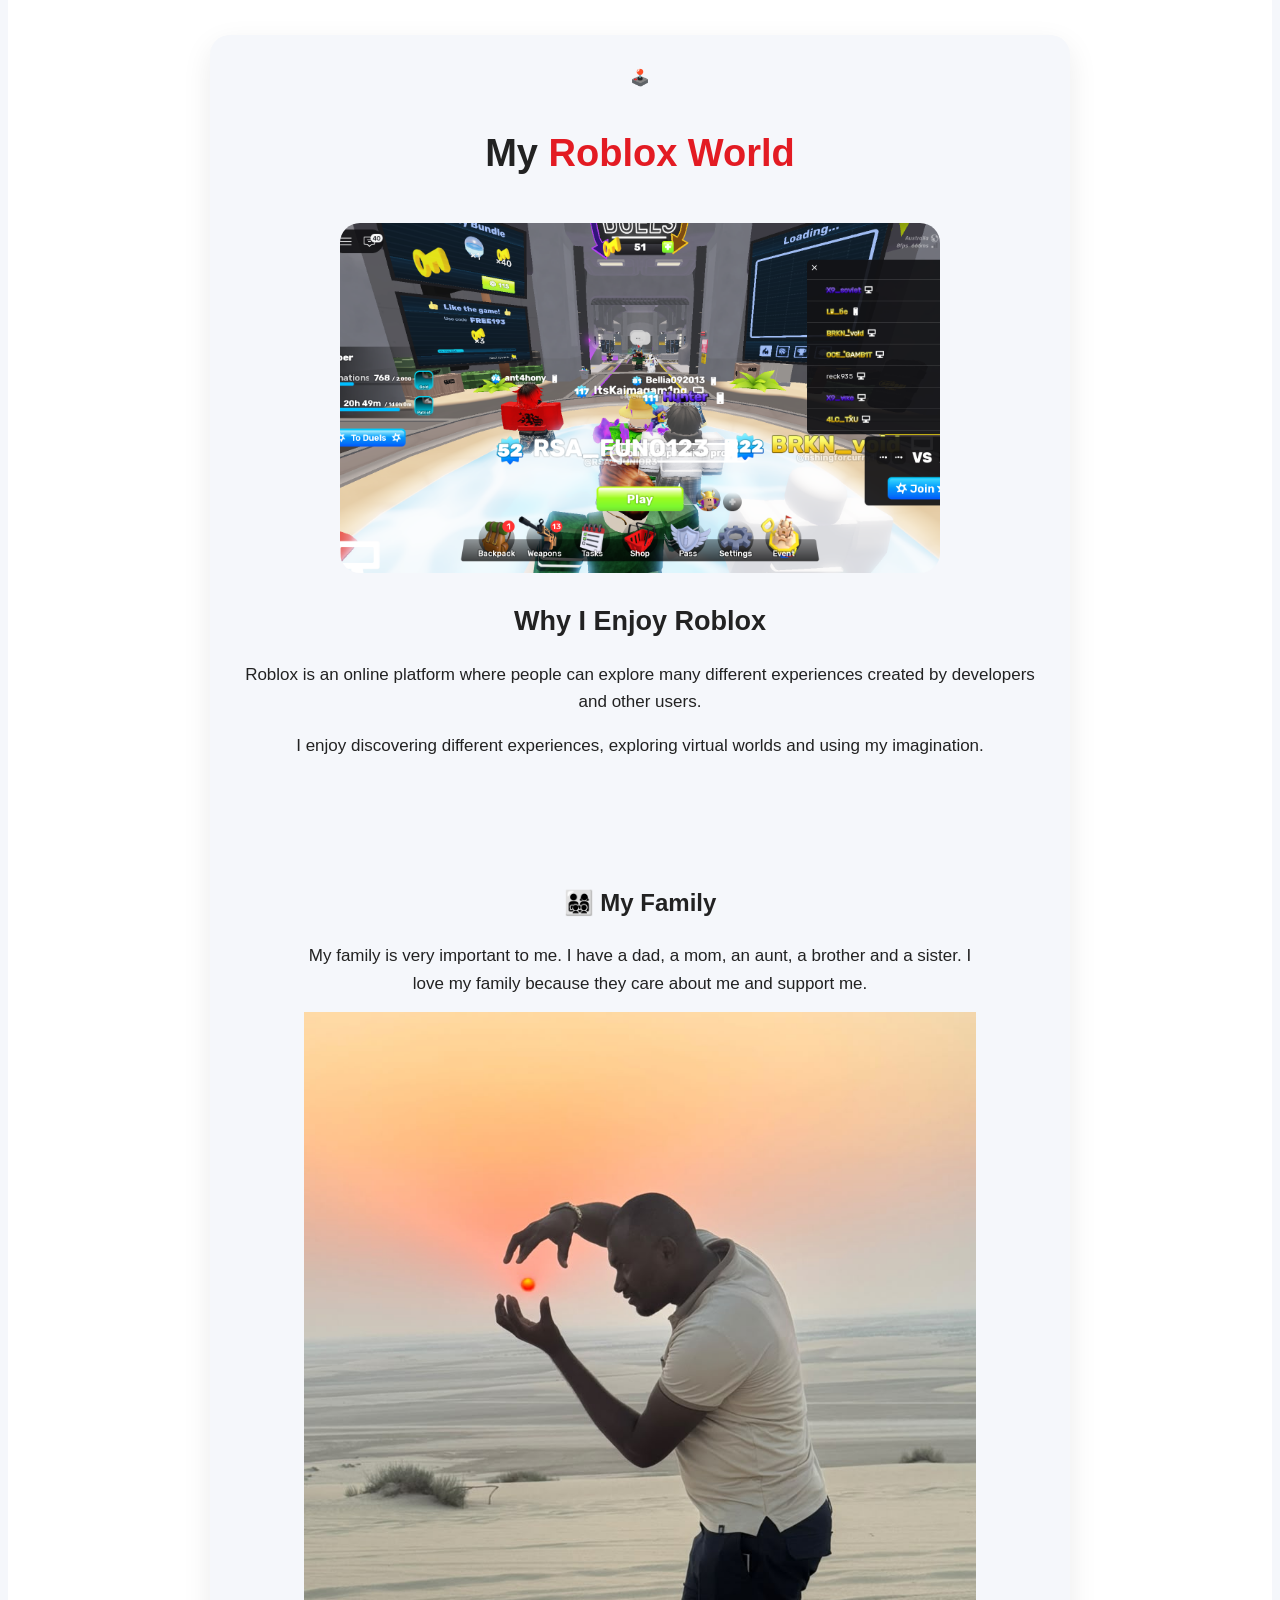
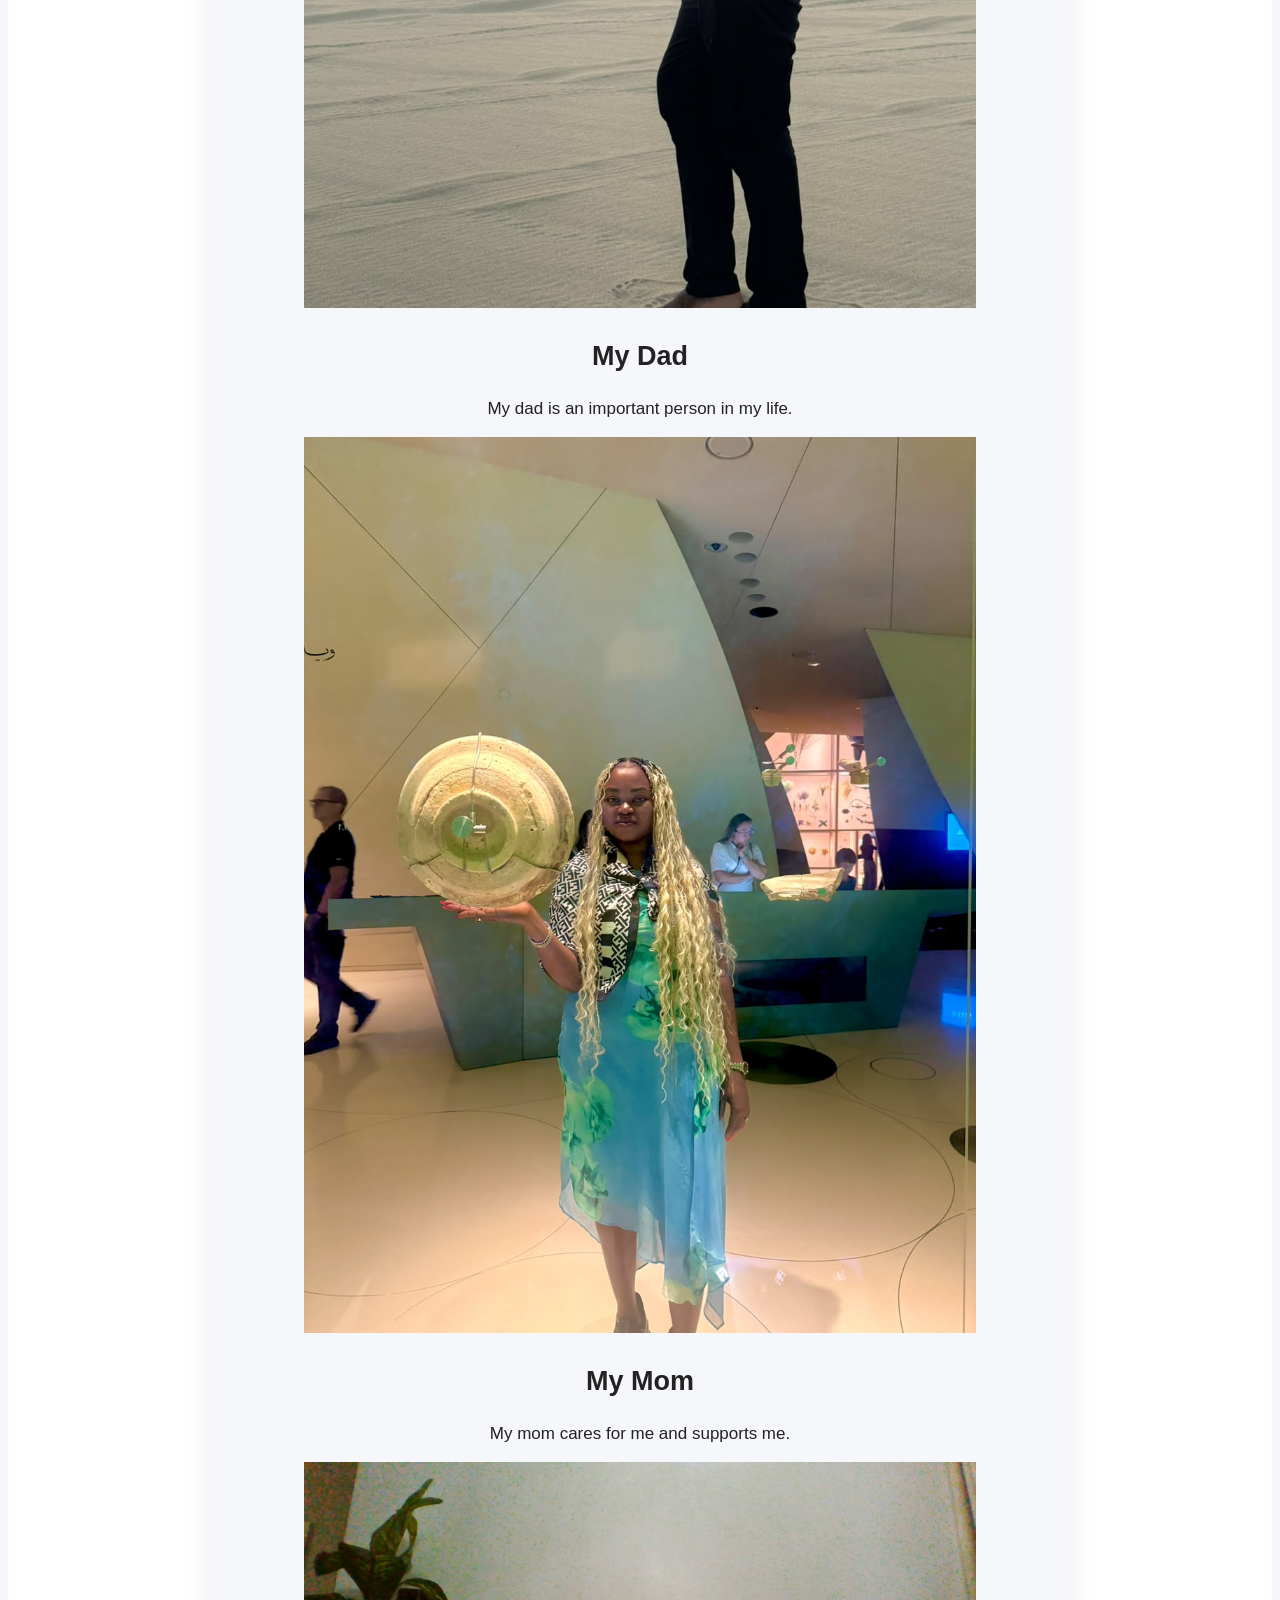
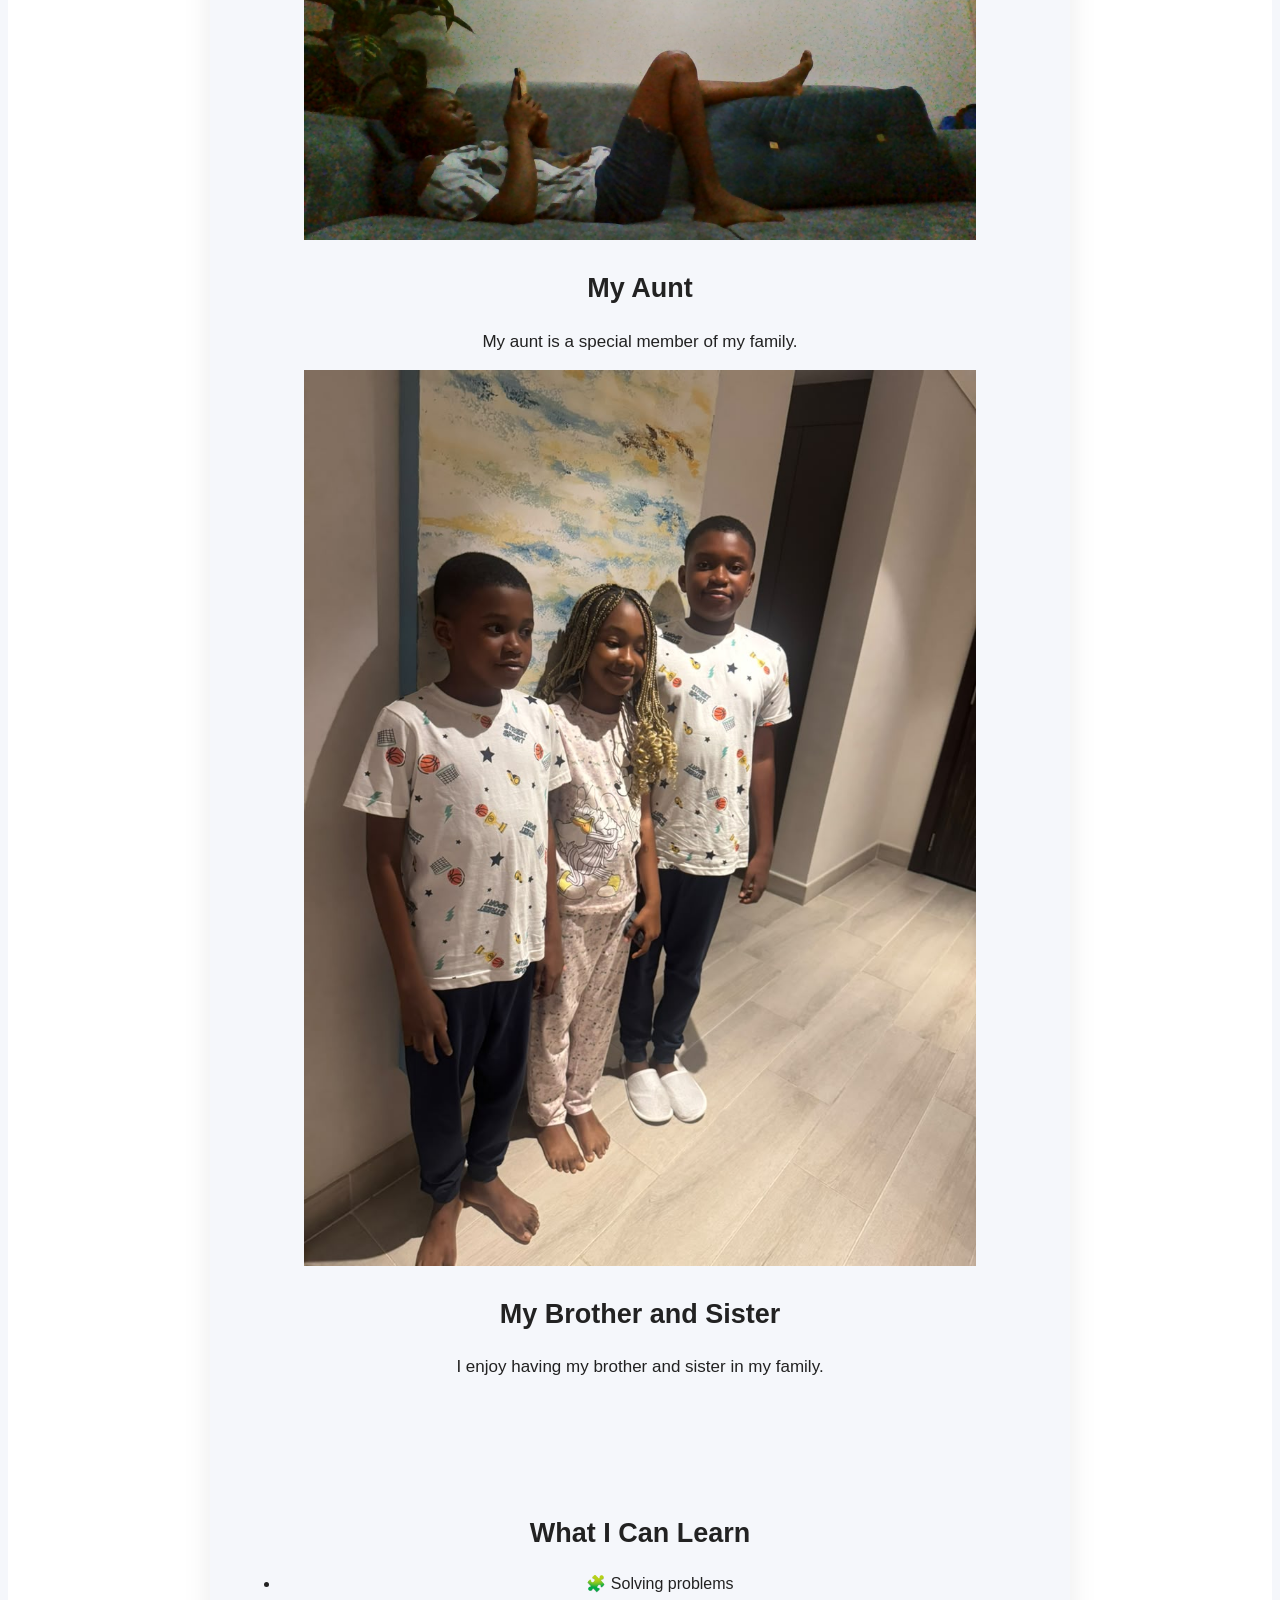
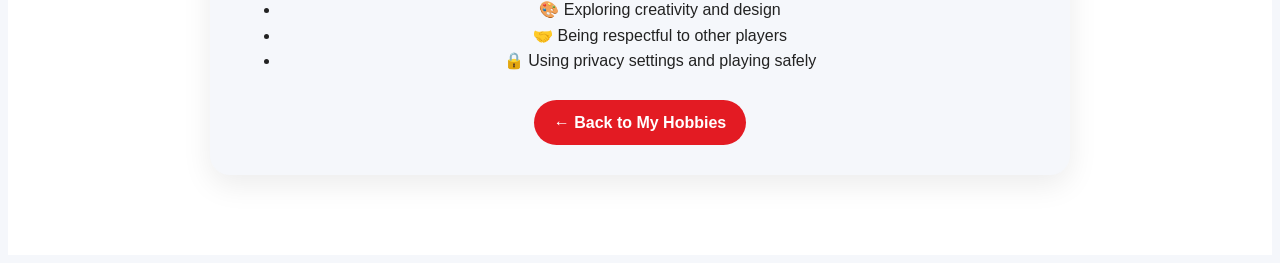
==== commit ff7ec9de: "Add files via upload" ====
--- a/index.html
+++ b/index.html
@@ -143,7 +143,7 @@
         <!-- GAMING CARD -->
         <div class="card hobby-card gaming-card">
             <a href="#gaming" class="hobby-image-link">
-                <img src="gam.jpeg" alt="Video gaming"
+                <img src="GAMING.jpeg" alt="Video gaming"
                      class="hobby-image">
             </a>
 
@@ -266,7 +266,7 @@
         <span class="detail-emoji">🎮</span>
         <h2 class="heading">My <span>Gaming World</span></h2>
 
-        <img src="document 2.html" alt="Video games"
+        <img src="GAMING.jpeg" alt="Video games"
              class="details-image clickable-image"
              onclick="openImage(this.src)">
 
